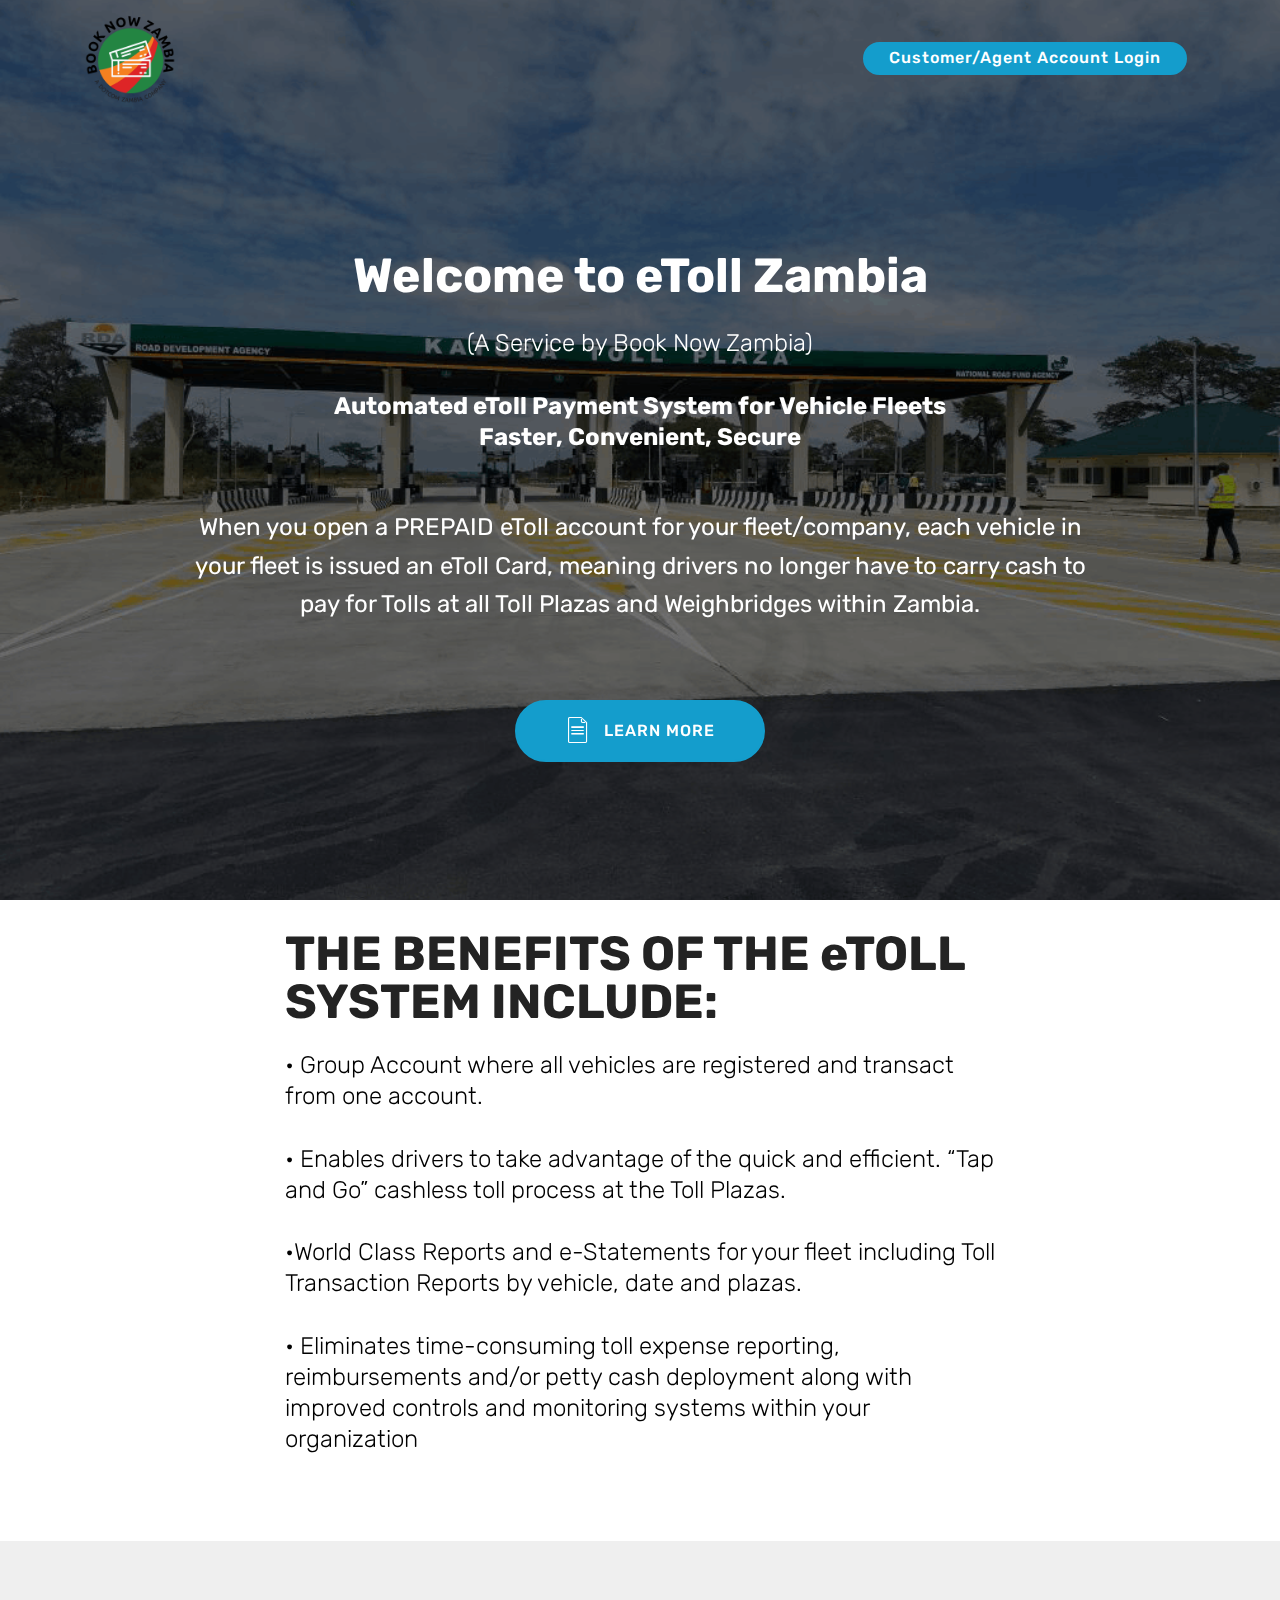
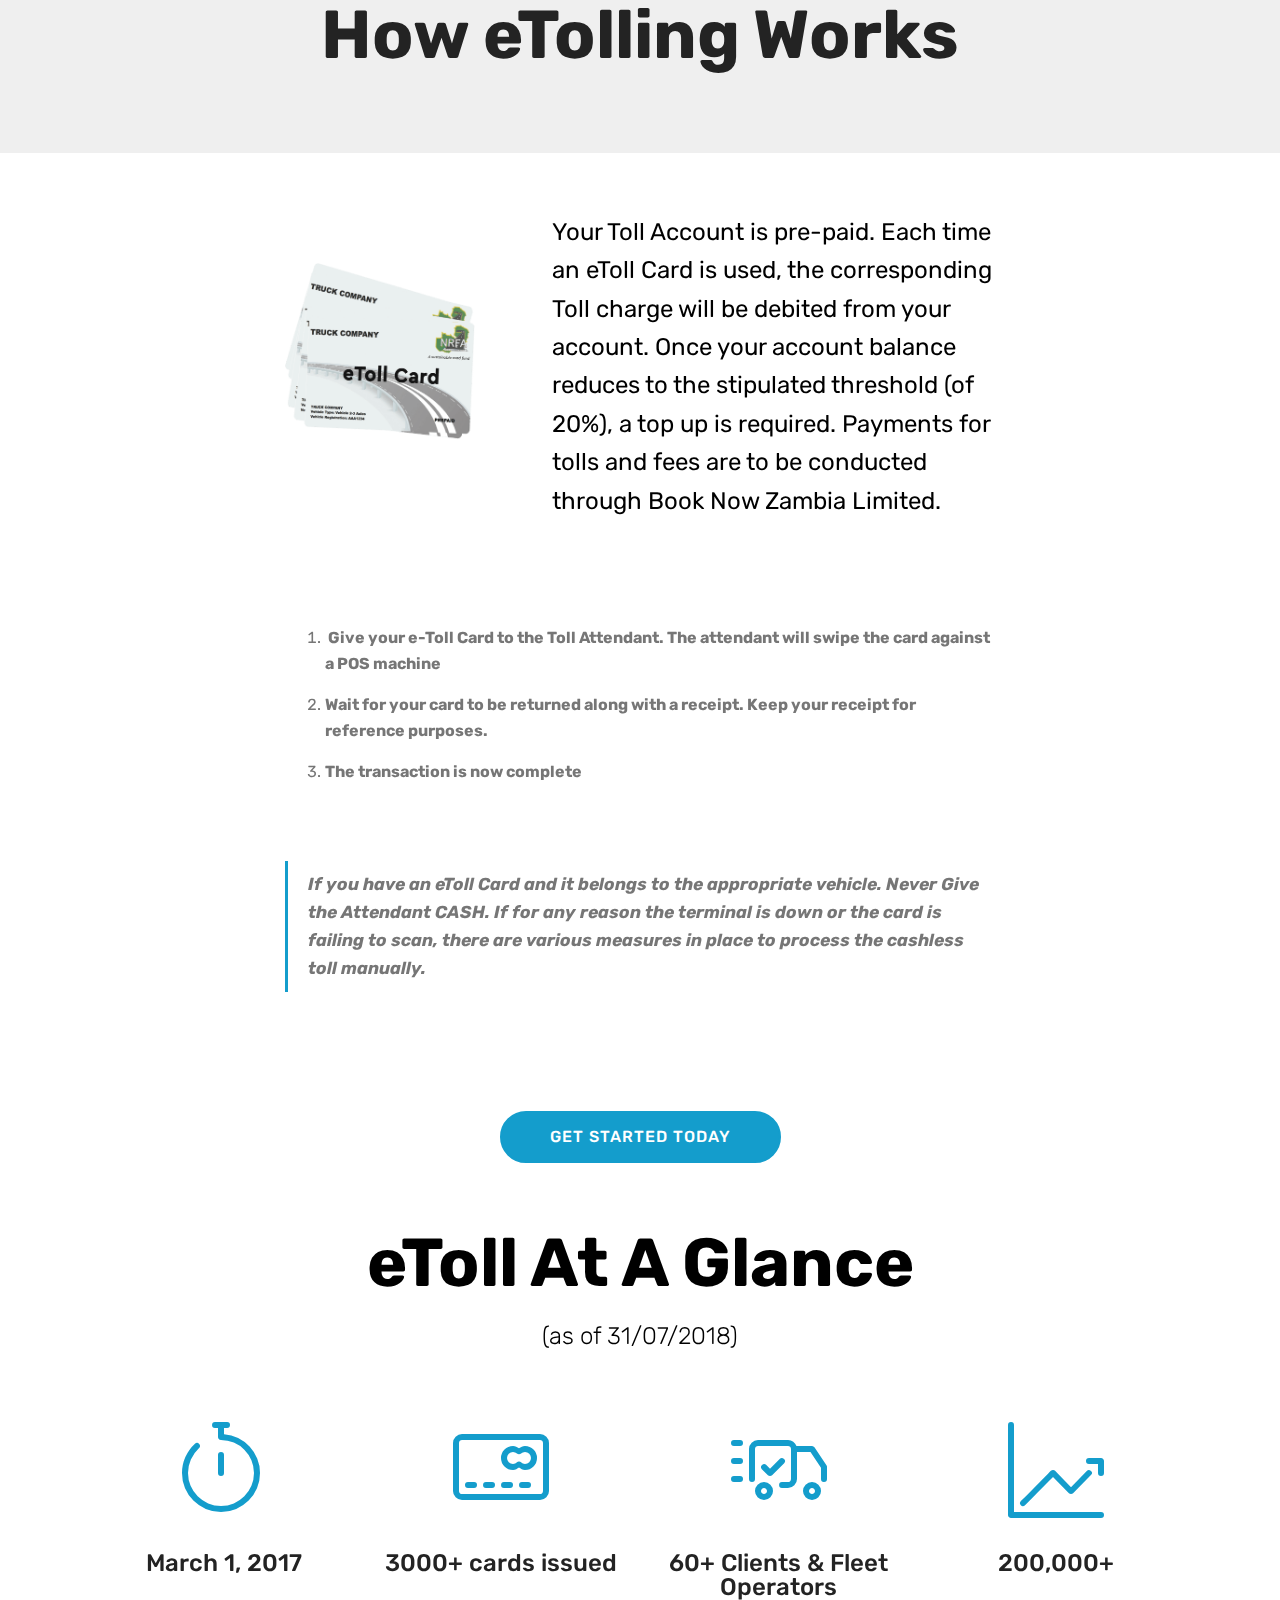
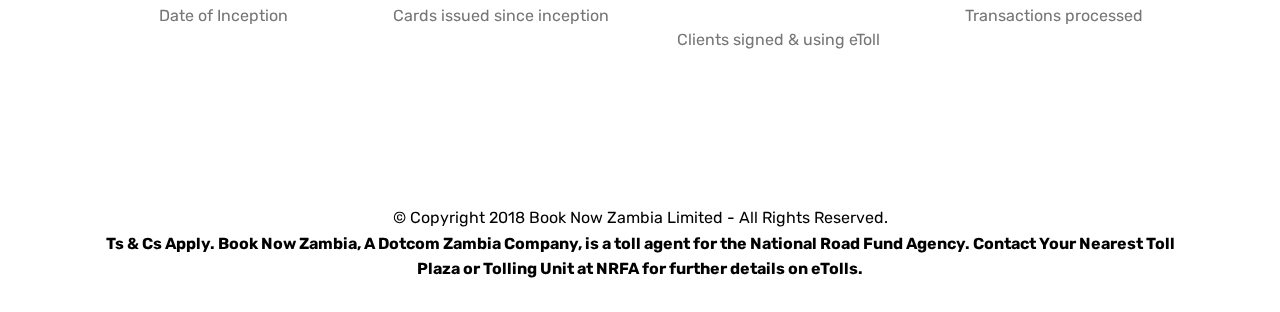
==== index.html @ 0570fc0a "create github pages" ====
<!DOCTYPE html>
<html >
<head>
  <!-- Site made with Mobirise Website Builder v4.8.1, https://mobirise.com -->
  <meta charset="UTF-8">
  <meta http-equiv="X-UA-Compatible" content="IE=edge">
  <meta name="generator" content="Mobirise v4.8.1, mobirise.com">
  <meta name="viewport" content="width=device-width, initial-scale=1, minimum-scale=1">
  <link rel="shortcut icon" href="assets/images/book-now-redone-122x122.png" type="image/x-icon">
  <meta name="description" content="">
  <title>Home</title>
  <link rel="stylesheet" href="assets/web/assets/mobirise-icons-bold/mobirise-icons-bold.css">
  <link rel="stylesheet" href="assets/web/assets/mobirise-icons/mobirise-icons.css">
  <link rel="stylesheet" href="assets/tether/tether.min.css">
  <link rel="stylesheet" href="assets/bootstrap/css/bootstrap.min.css">
  <link rel="stylesheet" href="assets/bootstrap/css/bootstrap-grid.min.css">
  <link rel="stylesheet" href="assets/bootstrap/css/bootstrap-reboot.min.css">
  <link rel="stylesheet" href="assets/dropdown/css/style.css">
  <link rel="stylesheet" href="assets/theme/css/style.css">
  <link rel="stylesheet" href="assets/mobirise/css/mbr-additional.css" type="text/css">
  
  
  
</head>
<body>
  <section class="menu cid-r3Z2c2ZxOD" once="menu" id="menu2-3">

    

    <nav class="navbar navbar-expand beta-menu navbar-dropdown align-items-center navbar-toggleable-sm bg-color transparent">
        <button class="navbar-toggler navbar-toggler-right" type="button" data-toggle="collapse" data-target="#navbarSupportedContent" aria-controls="navbarSupportedContent" aria-expanded="false" aria-label="Toggle navigation">
            <div class="hamburger">
                <span></span>
                <span></span>
                <span></span>
                <span></span>
            </div>
        </button>
        <div class="menu-logo">
            <div class="navbar-brand">
                <span class="navbar-logo">
                    <a href="index.html">
                        <img src="assets/images/book-now-redone-122x122.png" alt="Book Now Zambia" title="" style="height: 6.3rem;">
                    </a>
                </span>
                
            </div>
        </div>
        <div class="collapse navbar-collapse" id="navbarSupportedContent">
            
            <div class="navbar-buttons mbr-section-btn"><a class="btn btn-sm btn-primary display-4" href="http://52.19.83.139/etoll/production/login.php">Customer/Agent Account Login</a></div>
        </div>
    </nav>
</section>

<section class="engine"><a href="https://mobiri.se/q">responsive website templates</a></section><section class="header1 cid-r3YZDXirp9 mbr-fullscreen mbr-parallax-background" id="header1-1">

    

    <div class="mbr-overlay" style="opacity: 0.5; background-color: rgb(0, 0, 0);">
    </div>

    <div class="container">
        <div class="row justify-content-md-center">
            <div class="mbr-white col-md-10">
                <h1 class="mbr-section-title align-center mbr-bold pb-3 mbr-fonts-style display-2">
                    <br><br>Welcome to eToll Zambia<br></h1>
                <h3 class="mbr-section-subtitle align-center mbr-light pb-3 mbr-fonts-style display-5">(A Service by Book Now Zambia)<br><br><strong>Automated eToll Payment System
 for Vehicle Fleets<br>Faster, Convenient, Secure</strong><div><br></div></h3>
                <p class="mbr-text align-center pb-3 mbr-fonts-style display-5">When you open a PREPAID eToll account for your fleet/company, each vehicle in your fleet is issued an eToll Card, meaning drivers no longer have to carry cash to pay for Tolls at all Toll Plazas and Weighbridges within Zambia.<br><br>
                </p>
                <div class="mbr-section-btn align-center"><a class="btn btn-md btn-primary display-4" href="mailto:info@booknowzambia.com">
                        <span class="mbr-iconfont mbri-file"></span>LEARN MORE</a></div>
            </div>
        </div>
    </div>

</section>

<section class="mbr-section content4 cid-r3Z0CxfoeQ" id="content4-2">

    

    <div class="container">
        <div class="media-container-row">
            <div class="title col-12 col-md-8">
                <h2 class="align-center pb-3 mbr-fonts-style display-2"><strong>THE BENEFITS OF THE eTOLL SYSTEM INCLUDE:
</strong></h2>
                <h3 class="mbr-section-subtitle align-center mbr-light mbr-fonts-style display-5">• Group Account where all vehicles are registered and transact from one account. <br><br>• Enables drivers to take advantage of the quick and efficient. “Tap and Go” cashless toll 
process at the Toll Plazas.

<br><br>•World Class Reports and e-Statements for your fleet including Toll Transaction Reports by vehicle, date and plazas.<br><br>• Eliminates time-consuming toll expense reporting, reimbursements and/or petty cash 
deployment along with improved controls and monitoring systems within your 
organization

<br><br><br></h3>
                
            </div>
        </div>
    </div>
</section>

<section class="mbr-section content5 cid-r40dranQp6" id="content5-n">

    

    

    <div class="container">
        <div class="media-container-row">
            <div class="title col-12 col-md-8">
                <h2 class="align-center mbr-bold mbr-white pb-3 mbr-fonts-style display-1">
                    How eTolling Works</h2>
                
                
                
            </div>
        </div>
    </div>
</section>

<section class="mbr-section content6 cid-r3ZRBdENIL" id="content6-b">
    
     
    
    <div class="container">
        <div class="media-container-row">
            <div class="col-12 col-md-8">
                <div class="media-container-row">
                    <div class="mbr-figure" style="width: 55%;">
                      <img src="assets/images/cards-etoll-436x441.png" alt="Mobirise" title="">  
                    </div>
                    <div class="media-content">
                        <div class="mbr-section-text">
                            <p class="mbr-text mb-0 mbr-fonts-style display-5">Your Toll Account is pre-paid. Each time an eToll Card is used, the corresponding Toll charge will be debited from your account. Once your account balance reduces to the stipulated threshold (of 20%), a top up is required. Payments for tolls and fees are to be conducted through Book Now Zambia Limited.</p>
                        </div>
                    </div>
                </div>
            </div>
        </div>
    </div>
</section>

<section class="mbr-section article content11 cid-r40dkM88j0" id="content11-m">
     

    <div class="container">
        <div class="media-container-row">
            <div class="mbr-text counter-container col-12 col-md-8 mbr-fonts-style display-7">
                <ol>
                    <li><strong>&nbsp;Give your e-Toll Card to the Toll Attendant. The attendant will swipe the card against a POS machine</strong></li><li><strong>Wait for your card to be returned along with a receipt. Keep your receipt for reference purposes.</strong></li><li><strong>The transaction is now complete</strong><br></li>
                </ol>
            </div>
        </div>
    </div>
</section>

<section class="mbr-section article content1 cid-r40dh7bQX7" id="content2-l">

     

    <div class="container">
        <div class="media-container-row">
            <div class="mbr-text col-12 col-md-8 mbr-fonts-style display-7">
                <blockquote><strong>If you have an eToll Card and it belongs to the appropriate vehicle. Never Give the Attendant CASH. If for any reason the terminal is down or the card is failing to scan, there are various measures in place to process the cashless toll manually.</strong></blockquote>
            </div>
        </div>
    </div>
</section>

<section class="mbr-section content8 cid-r3Z34LGyew" id="content8-4">

    

    <div class="container">
        <div class="media-container-row title">
            <div class="col-12 col-md-8">
                <div class="mbr-section-btn align-center"><a class="btn btn-primary display-4" href="mailto:info@booknowzambia.com">GET STARTED TODAY</a></div>
            </div>
        </div>
    </div>
</section>

<section class="mbr-section content5 cid-r3ZiiMU2Es" id="content5-9">

    

    

    <div class="container">
        <div class="media-container-row">
            <div class="title col-12 col-md-8">
                <h2 class="align-center mbr-bold mbr-white pb-3 mbr-fonts-style display-1">eToll At A Glance</h2>
                <h3 class="mbr-section-subtitle align-center mbr-light mbr-white pb-3 mbr-fonts-style display-5">(as of 31/07/2018)</h3>
                
                
            </div>
        </div>
    </div>
</section>

<section class="features1 cid-r3ZhAALCsH" id="features1-8">
    
    

    
    <div class="container">
        <div class="media-container-row">

            <div class="card p-3 col-12 col-md-6 col-lg-3">
                <div class="card-img pb-3">
                    <span class="mbr-iconfont mbrib-timer"></span>
                </div>
                <div class="card-box">
                    <h4 class="card-title py-3 mbr-fonts-style display-5">March 1, 2017</h4>
                    <p class="mbr-text mbr-fonts-style display-7">
                        Date of Inception</p>
                </div>
            </div>

            <div class="card p-3 col-12 col-md-6 col-lg-3">
                <div class="card-img pb-3">
                    <span class="mbr-iconfont mbrib-credit-card"></span>
                </div>
                <div class="card-box">
                    <h4 class="card-title py-3 mbr-fonts-style display-5">
                        3000+ cards issued</h4>
                    <p class="mbr-text mbr-fonts-style display-7">
                        Cards issued since inception</p>
                </div>
            </div>

            <div class="card p-3 col-12 col-md-6 col-lg-3">
                <div class="card-img pb-3">
                    <span class="mbr-iconfont mbrib-delivery"></span>
                </div>
                <div class="card-box">
                    <h4 class="card-title py-3 mbr-fonts-style display-5">
                        60+ Clients &amp; Fleet Operators</h4>
                    <p class="mbr-text mbr-fonts-style display-7">
                        Clients signed &amp; using eToll</p>
                </div>
            </div>

            <div class="card p-3 col-12 col-md-6 col-lg-3">
                <div class="card-img pb-3">
                    <span class="mbr-iconfont mbrib-growing-chart"></span>
                </div>
                <div class="card-box">
                    <h4 class="card-title py-3 mbr-fonts-style display-5">
                        200,000+</h4>
                    <p class="mbr-text mbr-fonts-style display-7">
                       Transactions processed&nbsp;</p>
                </div>
            </div>

        </div>

    </div>

</section>

<section once="" class="cid-r3ZjIQbR5f" id="footer6-a">

    

    

    <div class="container">
        <div class="media-container-row align-center mbr-white">
            <div class="col-12">
                <p class="mbr-text mb-0 mbr-fonts-style display-7">
                    © Copyright 2018 Book Now Zambia Limited - All Rights Reserved.<strong> </strong><br><strong>Ts &amp; Cs Apply. Book Now Zambia, A Dotcom Zambia Company, is a toll agent for the National Road Fund Agency. Contact Your Nearest Toll Plaza or Tolling Unit at NRFA for further details on eTolls.</strong><br>
                </p>
            </div>
        </div>
    </div>
</section>


  <script src="assets/web/assets/jquery/jquery.min.js"></script>
  <script src="assets/tether/tether.min.js"></script>
  <script src="assets/popper/popper.min.js"></script>
  <script src="assets/bootstrap/js/bootstrap.min.js"></script>
  <script src="assets/dropdown/js/script.min.js"></script>
  <script src="assets/touchswipe/jquery.touch-swipe.min.js"></script>
  <script src="assets/parallax/jarallax.min.js"></script>
  <script src="assets/smoothscroll/smooth-scroll.js"></script>
  <script src="assets/theme/js/script.js"></script>
  
  
</body>
</html>
---- assets/web/assets/mobirise-icons-bold/mobirise-icons-bold.css ----
@font-face {
  font-family: 'mobirise-icons-bold';
  src:  url('mobirise-icons-bold.eot?m1l4yr');
  src:  url('mobirise-icons-bold.eot?m1l4yr#iefix') format('embedded-opentype'),
    url('mobirise-icons-bold.ttf?m1l4yr') format('truetype'),
    url('mobirise-icons-bold.woff?m1l4yr') format('woff'),
    url('mobirise-icons-bold.svg?m1l4yr#mobirise-icons-bold') format('svg');
  font-weight: normal;
  font-style: normal;
}

[class^="mbrib-"], [class*="mbrib-"] {
  /* use !important to prevent issues with browser extensions that change fonts */
  font-family: 'mobirise-icons-bold' !important;
  speak: none;
  font-style: normal;
  font-weight: normal;
  font-variant: normal;
  text-transform: none;
  line-height: 1;

  /* Better Font Rendering =========== */
  -webkit-font-smoothing: antialiased;
  -moz-osx-font-smoothing: grayscale;
}

.mbrib-add-submenu:before {
  content: "\e900";
}
.mbrib-alert:before {
  content: "\e901";
}
.mbrib-align-center:before {
  content: "\e902";
}
.mbrib-align-justify:before {
  content: "\e903";
}
.mbrib-align-left:before {
  content: "\e904";
}
.mbrib-align-right:before {
  content: "\e905";
}
.mbrib-android:before {
  content: "\e906";
}
.mbrib-apple:before {
  content: "\e907";
}
.mbrib-arrow-down:before {
  content: "\e908";
}
.mbrib-arrow-next:before {
  content: "\e909";
}
.mbrib-arrow-prev:before {
  content: "\e90a";
}
.mbrib-arrow-up:before {
  content: "\e90b";
}
.mbrib-bold:before {
  content: "\e90c";
}
.mbrib-bookmark:before {
  content: "\e90d";
}
.mbrib-bootstrap:before {
  content: "\e90e";
}
.mbrib-briefcase:before {
  content: "\e90f";
}
.mbrib-browse:before {
  content: "\e910";
}
.mbrib-bulleted-list:before {
  content: "\e911";
}
.mbrib-calendar:before {
  content: "\e912";
}
.mbrib-camera:before {
  content: "\e913";
}
.mbrib-cart-add:before {
  content: "\e914";
}
.mbrib-cart-full:before {
  content: "\e915";
}
.mbrib-cash:before {
  content: "\e916";
}
.mbrib-change-style:before {
  content: "\e917";
}
.mbrib-chat:before {
  content: "\e918";
}
.mbrib-clock:before {
  content: "\e919";
}
.mbrib-close:before {
  content: "\e91a";
}
.mbrib-cloud:before {
  content: "\e91b";
}
.mbrib-code:before {
  content: "\e91c";
}
.mbrib-contact-form:before {
  content: "\e91d";
}
.mbrib-credit-card:before {
  content: "\e91e";
}
.mbrib-cursor-click:before {
  content: "\e91f";
}
.mbrib-cust-feedback:before {
  content: "\e920";
}
.mbrib-database:before {
  content: "\e921";
}
.mbrib-delivery:before {
  content: "\e922";
}
.mbrib-desktop:before {
  content: "\e923";
}
.mbrib-devices:before {
  content: "\e924";
}
.mbrib-down:before {
  content: "\e925";
}
.mbrib-download:before {
  content: "\e926";
}
.mbrib-drag-n-drop:before {
  content: "\e927";
}
.mbrib-drag-n-drop2:before {
  content: "\e928";
}
.mbrib-edit:before {
  content: "\e929";
}
.mbrib-edit2:before {
  content: "\e92a";
}
.mbrib-error:before {
  content: "\e92b";
}
.mbrib-extension:before {
  content: "\e92c";
}
.mbrib-features:before {
  content: "\e92d";
}
.mbrib-file:before {
  content: "\e92e";
}
.mbrib-flag:before {
  content: "\e92f";
}
.mbrib-folder:before {
  content: "\e930";
}
.mbrib-gift:before {
  content: "\e931";
}
.mbrib-github:before {
  content: "\e932";
}
.mbrib-globe-2:before {
  content: "\e933";
}
.mbrib-globe:before {
  content: "\e934";
}
.mbrib-growing-chart:before {
  content: "\e935";
}
.mbrib-hearth:before {
  content: "\e936";
}
.mbrib-help:before {
  content: "\e937";
}
.mbrib-home:before {
  content: "\e938";
}
.mbrib-hot-cup:before {
  content: "\e939";
}
.mbrib-idea:before {
  content: "\e93a";
}
.mbrib-image-gallery:before {
  content: "\e93b";
}
.mbrib-image-slider:before {
  content: "\e93c";
}
.mbrib-info:before {
  content: "\e93d";
}
.mbrib-italic:before {
  content: "\e93e";
}
.mbrib-key:before {
  content: "\e93f";
}
.mbrib-laptop:before {
  content: "\e940";
}
.mbrib-layers:before {
  content: "\e941";
}
.mbrib-left-right:before {
  content: "\e942";
}
.mbrib-left:before {
  content: "\e943";
}
.mbrib-letter:before {
  content: "\e944";
}
.mbrib-like:before {
  content: "\e945";
}
.mbrib-link:before {
  content: "\e946";
}
.mbrib-lock:before {
  content: "\e947";
}
.mbrib-login:before {
  content: "\e948";
}
.mbrib-logout:before {
  content: "\e949";
}
.mbrib-magic-stick:before {
  content: "\e94a";
}
.mbrib-map-pin:before {
  content: "\e94b";
}
.mbrib-menu:before {
  content: "\e94c";
}
.mbrib-mobile:before {
  content: "\e94d";
}
.mbrib-mobile2:before {
  content: "\e94e";
}
.mbrib-mobirise:before {
  content: "\e94f";
}
.mbrib-more-horizontal:before {
  content: "\e950";
}
.mbrib-more-vertical:before {
  content: "\e951";
}
.mbrib-music:before {
  content: "\e952";
}
.mbrib-new-file:before {
  content: "\e953";
}
.mbrib-numbered-list:before {
  content: "\e954";
}
.mbrib-opened-folder:before {
  content: "\e955";
}
.mbrib-pages:before {
  content: "\e956";
}
.mbrib-paper-plane:before {
  content: "\e957";
}
.mbrib-paperclip:before {
  content: "\e958";
}
.mbrib-photo:before {
  content: "\e959";
}
.mbrib-photos:before {
  content: "\e95a";
}
.mbrib-pin:before {
  content: "\e95b";
}
.mbrib-play:before {
  content: "\e95c";
}
.mbrib-plus:before {
  content: "\e95d";
}
.mbrib-preview:before {
  content: "\e95e";
}
.mbrib-print:before {
  content: "\e95f";
}
.mbrib-protect:before {
  content: "\e960";
}
.mbrib-question:before {
  content: "\e961";
}
.mbrib-quote-left:before {
  content: "\e962";
}
.mbrib-quote-right:before {
  content: "\e963";
}
.mbrib-redo:before {
  content: "\e964";
}
.mbrib-refresh:before {
  content: "\e965";
}
.mbrib-responsive:before {
  content: "\e966";
}
.mbrib-right:before {
  content: "\e967";
}
.mbrib-rocket:before {
  content: "\e968";
}
.mbrib-sad-face:before {
  content: "\e969";
}
.mbrib-sale:before {
  content: "\e96a";
}
.mbrib-save:before {
  content: "\e96b";
}
.mbrib-search:before {
  content: "\e96c";
}
.mbrib-setting:before {
  content: "\e96d";
}
.mbrib-setting2:before {
  content: "\e96e";
}
.mbrib-setting3:before {
  content: "\e96f";
}
.mbrib-share:before {
  content: "\e970";
}
.mbrib-shopping-bag:before {
  content: "\e971";
}
.mbrib-shopping-basket:before {
  content: "\e972";
}
.mbrib-shopping-cart:before {
  content: "\e973";
}
.mbrib-sites:before {
  content: "\e974";
}
.mbrib-smile-face:before {
  content: "\e975";
}
.mbrib-speed:before {
  content: "\e976";
}
.mbrib-star:before {
  content: "\e977";
}
.mbrib-success:before {
  content: "\e978";
}
.mbrib-sun:before {
  content: "\e979";
}
.mbrib-sun2:before {
  content: "\e97a";
}
.mbrib-tablet-vertical:before {
  content: "\e97b";
}
.mbrib-tablet:before {
  content: "\e97c";
}
.mbrib-target:before {
  content: "\e97d";
}
.mbrib-timer:before {
  content: "\e97e";
}
.mbrib-to-ftp:before {
  content: "\e97f";
}
.mbrib-to-local-drive:before {
  content: "\e980";
}
.mbrib-touch-swipe:before {
  content: "\e981";
}
.mbrib-touch:before {
  content: "\e982";
}
.mbrib-trash:before {
  content: "\e983";
}
.mbrib-underline:before {
  content: "\e984";
}
.mbrib-undo:before {
  content: "\e985";
}
.mbrib-unlink:before {
  content: "\e986";
}
.mbrib-unlock:before {
  content: "\e987";
}
.mbrib-up-down:before {
  content: "\e988";
}
.mbrib-up:before {
  content: "\e989";
}
.mbrib-update:before {
  content: "\e98a";
}
.mbrib-upload:before {
  content: "\e98b";
}
.mbrib-user:before {
  content: "\e98c";
}
.mbrib-user2:before {
  content: "\e98d";
}
.mbrib-users:before {
  content: "\e98e";
}
.mbrib-video-play:before {
  content: "\e98f";
}
.mbrib-video:before {
  content: "\e990";
}
.mbrib-watch:before {
  content: "\e991";
}
.mbrib-website-theme:before {
  content: "\e992";
}
.mbrib-wifi:before {
  content: "\e993";
}
.mbrib-windows:before {
  content: "\e994";
}
.mbrib-zoom-out:before {
  content: "\e995";
}
---- assets/web/assets/mobirise-icons/mobirise-icons.css ----
@font-face {
  font-family: 'MobiriseIcons';
  src:  url('mobirise-icons.eot?spat4u');
  src:  url('mobirise-icons.eot?spat4u#iefix') format('embedded-opentype'),
    url('mobirise-icons.ttf?spat4u') format('truetype'),
    url('mobirise-icons.woff?spat4u') format('woff'),
    url('mobirise-icons.svg?spat4u#MobiriseIcons') format('svg');
  font-weight: normal;
  font-style: normal;
}

[class^="mbri-"], [class*=" mbri-"] {
  /* use !important to prevent issues with browser extensions that change fonts */
  font-family: MobiriseIcons !important;
  speak: none;
  font-style: normal;
  font-weight: normal;
  font-variant: normal;
  text-transform: none;
  line-height: 1;

  /* Better Font Rendering =========== */
  -webkit-font-smoothing: antialiased;
  -moz-osx-font-smoothing: grayscale;
}

.mbri-add-submenu:before {
  content: "\e900";
}
.mbri-alert:before {
  content: "\e901";
}
.mbri-align-center:before {
  content: "\e902";
}
.mbri-align-justify:before {
  content: "\e903";
}
.mbri-align-left:before {
  content: "\e904";
}
.mbri-align-right:before {
  content: "\e905";
}
.mbri-android:before {
  content: "\e906";
}
.mbri-apple:before {
  content: "\e907";
}
.mbri-arrow-down:before {
  content: "\e908";
}
.mbri-arrow-next:before {
  content: "\e909";
}
.mbri-arrow-prev:before {
  content: "\e90a";
}
.mbri-arrow-up:before {
  content: "\e90b";
}
.mbri-bold:before {
  content: "\e90c";
}
.mbri-bookmark:before {
  content: "\e90d";
}
.mbri-bootstrap:before {
  content: "\e90e";
}
.mbri-briefcase:before {
  content: "\e90f";
}
.mbri-browse:before {
  content: "\e910";
}
.mbri-bulleted-list:before {
  content: "\e911";
}
.mbri-calendar:before {
  content: "\e912";
}
.mbri-camera:before {
  content: "\e913";
}
.mbri-cart-add:before {
  content: "\e914";
}
.mbri-cart-full:before {
  content: "\e915";
}
.mbri-cash:before {
  content: "\e916";
}
.mbri-change-style:before {
  content: "\e917";
}
.mbri-chat:before {
  content: "\e918";
}
.mbri-clock:before {
  content: "\e919";
}
.mbri-close:before {
  content: "\e91a";
}
.mbri-cloud:before {
  content: "\e91b";
}
.mbri-code:before {
  content: "\e91c";
}
.mbri-contact-form:before {
  content: "\e91d";
}
.mbri-credit-card:before {
  content: "\e91e";
}
.mbri-cursor-click:before {
  content: "\e91f";
}
.mbri-cust-feedback:before {
  content: "\e920";
}
.mbri-database:before {
  content: "\e921";
}
.mbri-delivery:before {
  content: "\e922";
}
.mbri-desktop:before {
  content: "\e923";
}
.mbri-devices:before {
  content: "\e924";
}
.mbri-down:before {
  content: "\e925";
}
.mbri-download:before {
  content: "\e989";
}
.mbri-drag-n-drop:before {
  content: "\e927";
}
.mbri-drag-n-drop2:before {
  content: "\e928";
}
.mbri-edit:before {
  content: "\e929";
}
.mbri-edit2:before {
  content: "\e92a";
}
.mbri-error:before {
  content: "\e92b";
}
.mbri-extension:before {
  content: "\e92c";
}
.mbri-features:before {
  content: "\e92d";
}
.mbri-file:before {
  content: "\e92e";
}
.mbri-flag:before {
  content: "\e92f";
}
.mbri-folder:before {
  content: "\e930";
}
.mbri-gift:before {
  content: "\e931";
}
.mbri-github:before {
  content: "\e932";
}
.mbri-globe:before {
  content: "\e933";
}
.mbri-globe-2:before {
  content: "\e934";
}
.mbri-growing-chart:before {
  content: "\e935";
}
.mbri-hearth:before {
  content: "\e936";
}
.mbri-help:before {
  content: "\e937";
}
.mbri-home:before {
  content: "\e938";
}
.mbri-hot-cup:before {
  content: "\e939";
}
.mbri-idea:before {
  content: "\e93a";
}
.mbri-image-gallery:before {
  content: "\e93b";
}
.mbri-image-slider:before {
  content: "\e93c";
}
.mbri-info:before {
  content: "\e93d";
}
.mbri-italic:before {
  content: "\e93e";
}
.mbri-key:before {
  content: "\e93f";
}
.mbri-laptop:before {
  content: "\e940";
}
.mbri-layers:before {
  content: "\e941";
}
.mbri-left-right:before {
  content: "\e942";
}
.mbri-left:before {
  content: "\e943";
}
.mbri-letter:before {
  content: "\e944";
}
.mbri-like:before {
  content: "\e945";
}
.mbri-link:before {
  content: "\e946";
}
.mbri-lock:before {
  content: "\e947";
}
.mbri-login:before {
  content: "\e948";
}
.mbri-logout:before {
  content: "\e949";
}
.mbri-magic-stick:before {
  content: "\e94a";
}
.mbri-map-pin:before {
  content: "\e94b";
}
.mbri-menu:before {
  content: "\e94c";
}
.mbri-mobile:before {
  content: "\e94d";
}
.mbri-mobile2:before {
  content: "\e94e";
}
.mbri-mobirise:before {
  content: "\e94f";
}
.mbri-more-horizontal:before {
  content: "\e950";
}
.mbri-more-vertical:before {
  content: "\e951";
}
.mbri-music:before {
  content: "\e952";
}
.mbri-new-file:before {
  content: "\e953";
}
.mbri-numbered-list:before {
  content: "\e954";
}
.mbri-opened-folder:before {
  content: "\e955";
}
.mbri-pages:before {
  content: "\e956";
}
.mbri-paper-plane:before {
  content: "\e957";
}
.mbri-paperclip:before {
  content: "\e958";
}
.mbri-photo:before {
  content: "\e959";
}
.mbri-photos:before {
  content: "\e95a";
}
.mbri-pin:before {
  content: "\e95b";
}
.mbri-play:before {
  content: "\e95c";
}
.mbri-plus:before {
  content: "\e95d";
}
.mbri-preview:before {
  content: "\e95e";
}
.mbri-print:before {
  content: "\e95f";
}
.mbri-protect:before {
  content: "\e960";
}
.mbri-question:before {
  content: "\e961";
}
.mbri-quote-left:before {
  content: "\e962";
}
.mbri-quote-right:before {
  content: "\e963";
}
.mbri-refresh:before {
  content: "\e964";
}
.mbri-responsive:before {
  content: "\e965";
}
.mbri-right:before {
  content: "\e966";
}
.mbri-rocket:before {
  content: "\e967";
}
.mbri-sad-face:before {
  content: "\e968";
}
.mbri-sale:before {
  content: "\e969";
}
.mbri-save:before {
  content: "\e96a";
}
.mbri-search:before {
  content: "\e96b";
}
.mbri-setting:before {
  content: "\e96c";
}
.mbri-setting2:before {
  content: "\e96d";
}
.mbri-setting3:before {
  content: "\e96e";
}
.mbri-share:before {
  content: "\e96f";
}
.mbri-shopping-bag:before {
  content: "\e970";
}
.mbri-shopping-basket:before {
  content: "\e971";
}
.mbri-shopping-cart:before {
  content: "\e972";
}
.mbri-sites:before {
  content: "\e973";
}
.mbri-smile-face:before {
  content: "\e974";
}
.mbri-speed:before {
  content: "\e975";
}
.mbri-star:before {
  content: "\e976";
}
.mbri-success:before {
  content: "\e977";
}
.mbri-sun:before {
  content: "\e978";
}
.mbri-sun2:before {
  content: "\e979";
}
.mbri-tablet:before {
  content: "\e97a";
}
.mbri-tablet-vertical:before {
  content: "\e97b";
}
.mbri-target:before {
  content: "\e97c";
}
.mbri-timer:before {
  content: "\e97d";
}
.mbri-to-ftp:before {
  content: "\e97e";
}
.mbri-to-local-drive:before {
  content: "\e97f";
}
.mbri-touch-swipe:before {
  content: "\e980";
}
.mbri-touch:before {
  content: "\e981";
}
.mbri-trash:before {
  content: "\e982";
}
.mbri-underline:before {
  content: "\e983";
}
.mbri-unlink:before {
  content: "\e984";
}
.mbri-unlock:before {
  content: "\e985";
}
.mbri-up-down:before {
  content: "\e986";
}
.mbri-up:before {
  content: "\e987";
}
.mbri-update:before {
  content: "\e988";
}
.mbri-upload:before {
 content: "\e926"; 
}
.mbri-user:before {
  content: "\e98a";
}
.mbri-user2:before {
  content: "\e98b";
}
.mbri-users:before {
  content: "\e98c";
}
.mbri-video:before {
  content: "\e98d";
}
.mbri-video-play:before {
  content: "\e98e";
}
.mbri-watch:before {
  content: "\e98f";
}
.mbri-website-theme:before {
  content: "\e990";
}
.mbri-wifi:before {
  content: "\e991";
}
.mbri-windows:before {
  content: "\e992";
}
.mbri-zoom-out:before {
  content: "\e993";
}
.mbri-redo:before {
  content: "\e994";
}
.mbri-undo:before {
  content: "\e995";
}
---- assets/dropdown/css/style.css ----
.navbar-dropdown {
  left: 0;
  padding: 0;
  position: absolute;
  right: 0;
  top: 0;
  transition: all 0.45s ease;
  z-index: 1030;
  background: #282828; }
  .navbar-dropdown .navbar-logo {
    margin-right: 0.8rem;
    transition: margin 0.3s ease-in-out;
    vertical-align: middle; }
    .navbar-dropdown .navbar-logo img {
      height: 3.125rem;
      transition: all 0.3s ease-in-out; }
    .navbar-dropdown .navbar-logo.mbr-iconfont {
      font-size: 3.125rem;
      line-height: 3.125rem; }
  .navbar-dropdown .navbar-caption {
    font-weight: 700;
    white-space: normal;
    vertical-align: -4px;
    line-height: 3.125rem !important; }
    .navbar-dropdown .navbar-caption, .navbar-dropdown .navbar-caption:hover {
      color: inherit;
      text-decoration: none; }
  .navbar-dropdown .mbr-iconfont + .navbar-caption {
    vertical-align: -1px; }
  .navbar-dropdown.navbar-fixed-top {
    position: fixed; }
  .navbar-dropdown .navbar-brand span {
    vertical-align: -4px; }
  .navbar-dropdown.bg-color.transparent {
    background: none; }
  .navbar-dropdown.navbar-short .navbar-brand {
    padding: 0.625rem 0; }
    .navbar-dropdown.navbar-short .navbar-brand span {
      vertical-align: -1px; }
  .navbar-dropdown.navbar-short .navbar-caption {
    line-height: 2.375rem !important;
    vertical-align: -2px; }
  .navbar-dropdown.navbar-short .navbar-logo {
    margin-right: 0.5rem; }
    .navbar-dropdown.navbar-short .navbar-logo img {
      height: 2.375rem; }
    .navbar-dropdown.navbar-short .navbar-logo.mbr-iconfont {
      font-size: 2.375rem;
      line-height: 2.375rem; }
  .navbar-dropdown.navbar-short .mbr-table-cell {
    height: 3.625rem; }
  .navbar-dropdown .navbar-close {
    left: 0.6875rem;
    position: fixed;
    top: 0.75rem;
    z-index: 1000; }
  .navbar-dropdown .hamburger-icon {
    content: "";
    display: inline-block;
    vertical-align: middle;
    width: 16px;
    -webkit-box-shadow: 0 -6px 0 1px #282828,0 0 0 1px #282828,0 6px 0 1px #282828;
    -moz-box-shadow: 0 -6px 0 1px #282828,0 0 0 1px #282828,0 6px 0 1px #282828;
    box-shadow: 0 -6px 0 1px #282828,0 0 0 1px #282828,0 6px 0 1px #282828; }

.dropdown-menu .dropdown-toggle[data-toggle="dropdown-submenu"]::after {
  border-bottom: 0.35em solid transparent;
  border-left: 0.35em solid;
  border-right: 0;
  border-top: 0.35em solid transparent;
  margin-left: 0.3rem; }

.dropdown-menu .dropdown-item:focus {
  outline: 0; }

.nav-dropdown {
  font-size: 0.75rem;
  font-weight: 500;
  height: auto !important; }
  .nav-dropdown .nav-btn {
    padding-left: 1rem; }
  .nav-dropdown .link {
    margin: .667em 1.667em;
    font-weight: 500;
    padding: 0;
    transition: color .2s ease-in-out; }
    .nav-dropdown .link.dropdown-toggle {
      margin-right: 2.583em; }
      .nav-dropdown .link.dropdown-toggle::after {
        margin-left: .25rem;
        border-top: 0.35em solid;
        border-right: 0.35em solid transparent;
        border-left: 0.35em solid transparent;
        border-bottom: 0; }
      .nav-dropdown .link.dropdown-toggle[aria-expanded="true"] {
        margin: 0;
        padding: 0.667em 3.263em  0.667em 1.667em; }
  .nav-dropdown .link::after,
  .nav-dropdown .dropdown-item::after {
    color: inherit; }
  .nav-dropdown .btn {
    font-size: 0.75rem;
    font-weight: 700;
    letter-spacing: 0;
    margin-bottom: 0;
    padding-left: 1.25rem;
    padding-right: 1.25rem; }
  .nav-dropdown .dropdown-menu {
    border-radius: 0;
    border: 0;
    left: 0;
    margin: 0;
    padding-bottom: 1.25rem;
    padding-top: 1.25rem;
    position: relative; }
  .nav-dropdown .dropdown-submenu {
    margin-left: 0.125rem;
    top: 0; }
  .nav-dropdown .dropdown-item {
    font-weight: 500;
    line-height: 2;
    padding: 0.3846em 4.615em 0.3846em 1.5385em;
    position: relative;
    transition: color .2s ease-in-out, background-color .2s ease-in-out; }
    .nav-dropdown .dropdown-item::after {
      margin-top: -0.3077em;
      position: absolute;
      right: 1.1538em;
      top: 50%; }
    .nav-dropdown .dropdown-item:focus, .nav-dropdown .dropdown-item:hover {
      background: none; }

@media (max-width: 767px) {
  .nav-dropdown.navbar-toggleable-sm {
    bottom: 0;
    display: none;
    left: 0;
    overflow-x: hidden;
    position: fixed;
    top: 0;
    transform: translateX(-100%);
    -ms-transform: translateX(-100%);
    -webkit-transform: translateX(-100%);
    width: 18.75rem;
    z-index: 999; } }
.nav-dropdown.navbar-toggleable-xl {
  bottom: 0;
  display: none;
  left: 0;
  overflow-x: hidden;
  position: fixed;
  top: 0;
  transform: translateX(-100%);
  -ms-transform: translateX(-100%);
  -webkit-transform: translateX(-100%);
  width: 18.75rem;
  z-index: 999; }

.nav-dropdown-sm {
  display: block !important;
  overflow-x: hidden;
  overflow: auto;
  padding-top: 3.875rem; }
  .nav-dropdown-sm::after {
    content: "";
    display: block;
    height: 3rem;
    width: 100%; }
  .nav-dropdown-sm.collapse.in ~ .navbar-close {
    display: block !important; }
  .nav-dropdown-sm.collapsing, .nav-dropdown-sm.collapse.in {
    transform: translateX(0);
    -ms-transform: translateX(0);
    -webkit-transform: translateX(0);
    transition: all 0.25s ease-out;
    -webkit-transition: all 0.25s ease-out;
    background: #282828; }
  .nav-dropdown-sm.collapsing[aria-expanded="false"] {
    transform: translateX(-100%);
    -ms-transform: translateX(-100%);
    -webkit-transform: translateX(-100%); }
  .nav-dropdown-sm .nav-item {
    display: block;
    margin-left: 0 !important;
    padding-left: 0; }
  .nav-dropdown-sm .link,
  .nav-dropdown-sm .dropdown-item {
    border-top: 1px dotted rgba(255, 255, 255, 0.1);
    font-size: 0.8125rem;
    line-height: 1.6;
    margin: 0 !important;
    padding: 0.875rem 2.4rem 0.875rem 1.5625rem !important;
    position: relative;
    white-space: normal; }
    .nav-dropdown-sm .link:focus, .nav-dropdown-sm .link:hover,
    .nav-dropdown-sm .dropdown-item:focus,
    .nav-dropdown-sm .dropdown-item:hover {
      background: rgba(0, 0, 0, 0.2) !important;
      color: #c0a375; }
  .nav-dropdown-sm .nav-btn {
    position: relative;
    padding: 1.5625rem 1.5625rem 0 1.5625rem; }
    .nav-dropdown-sm .nav-btn::before {
      border-top: 1px dotted rgba(255, 255, 255, 0.1);
      content: "";
      left: 0;
      position: absolute;
      top: 0;
      width: 100%; }
    .nav-dropdown-sm .nav-btn + .nav-btn {
      padding-top: 0.625rem; }
      .nav-dropdown-sm .nav-btn + .nav-btn::before {
        display: none; }
  .nav-dropdown-sm .btn {
    padding: 0.625rem 0; }
  .nav-dropdown-sm .dropdown-toggle[data-toggle="dropdown-submenu"]::after {
    margin-left: .25rem;
    border-top: 0.35em solid;
    border-right: 0.35em solid transparent;
    border-left: 0.35em solid transparent;
    border-bottom: 0; }
  .nav-dropdown-sm .dropdown-toggle[data-toggle="dropdown-submenu"][aria-expanded="true"]::after {
    border-top: 0;
    border-right: 0.35em solid transparent;
    border-left: 0.35em solid transparent;
    border-bottom: 0.35em solid; }
  .nav-dropdown-sm .dropdown-menu {
    margin: 0;
    padding: 0;
    position: relative;
    top: 0;
    left: 0;
    width: 100%;
    border: 0;
    float: none;
    border-radius: 0;
    background: none; }
  .nav-dropdown-sm .dropdown-submenu {
    left: 100%;
    margin-left: 0.125rem;
    margin-top: -1.25rem;
    top: 0; }

.navbar-toggleable-sm .nav-dropdown .dropdown-menu {
  position: absolute; }

.navbar-toggleable-sm .nav-dropdown .dropdown-submenu {
  left: 100%;
  margin-left: 0.125rem;
  margin-top: -1.25rem;
  top: 0; }

.navbar-toggleable-sm.opened .nav-dropdown .dropdown-menu {
  position: relative; }

.navbar-toggleable-sm.opened .nav-dropdown .dropdown-submenu {
  left: 0;
  margin-left: 00rem;
  margin-top: 0rem;
  top: 0; }

.is-builder .nav-dropdown.collapsing {
  transition: none !important; }

/*# sourceMappingURL=style.css.map */
---- assets/theme/css/style.css ----
/*!
 * Mobirise v4 theme (https://mobirise.com/)
 * Copyright 2017 Mobirise
 */
section {
  background-color: #eeeeee; }

section,
.container,
.container-fluid {
  position: relative;
  word-wrap: break-word; }

a.mbr-iconfont:hover {
  text-decoration: none; }

.article .lead p, .article .lead ul, .article .lead ol, .article .lead pre, .article .lead blockquote {
  margin-bottom: 0; }

a {
  font-style: normal;
  font-weight: 400;
  cursor: pointer; }
  a, a:hover {
    text-decoration: none; }

figure {
  margin-bottom: 0; }

body {
  color: #232323; }

h1, h2, h3, h4, h5, h6,
.h1, .h2, .h3, .h4, .h5, .h6,
.display-1, .display-2, .display-3, .display-4 {
  line-height: 1;
  word-break: break-word;
  word-wrap: break-word; }

b, strong {
  font-weight: bold; }

blockquote {
  padding: 10px 0 10px 20px;
  position: relative;
  border-left: 2px solid;
  border-color: #ff3366; }

input:-webkit-autofill, input:-webkit-autofill:hover, input:-webkit-autofill:focus, input:-webkit-autofill:active {
  transition-delay: 9999s;
  transition-property: background-color, color; }

textarea[type="hidden"] {
  display: none; }

body {
  position: relative; }

section {
  background-position: 50% 50%;
  background-repeat: no-repeat;
  background-size: cover; }
  section .mbr-background-video,
  section .mbr-background-video-preview {
    position: absolute;
    bottom: 0;
    left: 0;
    right: 0;
    top: 0; }

.hidden {
  visibility: hidden; }

.mbr-z-index20 {
  z-index: 20; }

/*! Base colors */
.mbr-white {
  color: #ffffff; }

.mbr-black {
  color: #000000; }

.mbr-bg-white {
  background-color: #ffffff; }

.mbr-bg-black {
  background-color: #000000; }

/*! Text-aligns */
.align-left {
  text-align: left; }

.align-center {
  text-align: center; }

.align-right {
  text-align: right; }

@media (max-width: 767px) {
  .align-left, .align-center, .align-right, .mbr-section-btn, .mbr-section-title {
    text-align: center; } }
/*! Font-weight  */
.mbr-light {
  font-weight: 300; }

.mbr-regular {
  font-weight: 400; }

.mbr-semibold {
  font-weight: 500; }

.mbr-bold {
  font-weight: 700; }

/*! Media  */
.media-size-item {
  -webkit-flex: 1 1 auto;
  -moz-flex: 1 1 auto;
  -ms-flex: 1 1 auto;
  -o-flex: 1 1 auto;
  flex: 1 1 auto; }

.media-content {
  -webkit-flex-basis: 100%;
  flex-basis: 100%; }

.media-container-row {
  display: -ms-flexbox;
  display: -webkit-flex;
  display: flex;
  -webkit-flex-direction: row;
  -ms-flex-direction: row;
  flex-direction: row;
  -webkit-flex-wrap: wrap;
  -ms-flex-wrap: wrap;
  flex-wrap: wrap;
  -webkit-justify-content: center;
  -ms-flex-pack: center;
  justify-content: center;
  -webkit-align-content: center;
  -ms-flex-line-pack: center;
  align-content: center;
  -webkit-align-items: start;
  -ms-flex-align: start;
  align-items: start; }
  .media-container-row .media-size-item {
    width: 400px; }

.media-container-column {
  display: -ms-flexbox;
  display: -webkit-flex;
  display: flex;
  -webkit-flex-direction: column;
  -ms-flex-direction: column;
  flex-direction: column;
  -webkit-flex-wrap: wrap;
  -ms-flex-wrap: wrap;
  flex-wrap: wrap;
  -webkit-justify-content: center;
  -ms-flex-pack: center;
  justify-content: center;
  -webkit-align-content: center;
  -ms-flex-line-pack: center;
  align-content: center;
  -webkit-align-items: stretch;
  -ms-flex-align: stretch;
  align-items: stretch; }
  .media-container-column > * {
    width: 100%; }

@media (min-width: 992px) {
  .media-container-row {
    -webkit-flex-wrap: nowrap;
    -ms-flex-wrap: nowrap;
    flex-wrap: nowrap; } }
figure {
  overflow: hidden; }

figure[mbr-media-size] {
  transition: width 0.1s; }

.mbr-figure img, .mbr-figure iframe {
  display: block;
  width: 100%; }

.card {
  background-color: transparent;
  border: none; }

.card-img {
  text-align: center;
  flex-shrink: 0; }

.media {
  max-width: 100%;
  margin: 0 auto; }

.mbr-figure {
  -ms-flex-item-align: center;
  -ms-grid-row-align: center;
  -webkit-align-self: center;
  align-self: center; }

.media-container > div {
  max-width: 100%; }

.mbr-figure img, .card-img img {
  width: 100%; }

@media (max-width: 991px) {
  .media-size-item {
    width: auto !important; }

  .media {
    width: auto; }

  .mbr-figure {
    width: 100% !important; } }
/*! Buttons */
.mbr-section-btn {
  margin-left: -.25rem;
  margin-right: -.25rem;
  font-size: 0; }

nav .mbr-section-btn {
  margin-left: 0rem;
  margin-right: 0rem; }

/*! Btn icon margin */
.btn .mbr-iconfont, .btn.btn-sm .mbr-iconfont {
  cursor: pointer;
  margin-right: 0.5rem; }

.btn.btn-md .mbr-iconfont, .btn.btn-md .mbr-iconfont {
  margin-right: 0.8rem; }

.mbr-regular {
  font-weight: 400; }

.mbr-semibold {
  font-weight: 500; }

.mbr-bold {
  font-weight: 700; }

[type="submit"] {
  -webkit-appearance: none; }

/*! Full-screen */
.mbr-fullscreen .mbr-overlay {
  min-height: 100vh; }

.mbr-fullscreen {
  display: flex;
  display: -webkit-flex;
  display: -moz-flex;
  display: -ms-flex;
  display: -o-flex;
  align-items: center;
  -webkit-align-items: center;
  min-height: 100vh;
  padding-top: 3rem;
  padding-bottom: 3rem; }

/*! Map */
.map {
  height: 25rem;
  position: relative; }
  .map iframe {
    width: 100%;
    height: 100%; }

/* Form */
.form-asterisk {
  font-family: initial;
  position: absolute;
  top: -2px;
  font-weight: normal; }

/*! Scroll to top arrow */
.mbr-arrow-up {
  bottom: 25px;
  right: 90px;
  position: fixed;
  text-align: right;
  z-index: 5000;
  color: #ffffff;
  font-size: 32px;
  transform: rotate(180deg);
  -webkit-transform: rotate(180deg); }

.mbr-arrow-up a {
  background: rgba(0, 0, 0, 0.2);
  border-radius: 3px;
  color: #fff;
  display: inline-block;
  height: 60px;
  width: 60px;
  outline-style: none !important;
  position: relative;
  text-decoration: none;
  transition: all .3s ease-in-out;
  cursor: pointer;
  text-align: center; }
  .mbr-arrow-up a:hover {
    background-color: rgba(0, 0, 0, 0.4); }
  .mbr-arrow-up a i {
    line-height: 60px; }

.mbr-arrow-up-icon {
  display: block;
  color: #fff; }

.mbr-arrow-up-icon::before {
  content: "\203a";
  display: inline-block;
  font-family: serif;
  font-size: 32px;
  line-height: 1;
  font-style: normal;
  position: relative;
  top: 6px;
  left: -4px;
  -webkit-transform: rotate(-90deg);
  transform: rotate(-90deg); }

/*! Arrow Down */
.mbr-arrow {
  position: absolute;
  bottom: 45px;
  left: 50%;
  width: 60px;
  height: 60px;
  cursor: pointer;
  background-color: rgba(80, 80, 80, 0.5);
  border-radius: 50%;
  -webkit-transform: translateX(-50%);
  transform: translateX(-50%); }
  .mbr-arrow > a {
    display: inline-block;
    text-decoration: none;
    outline-style: none;
    -webkit-animation: arrowdown 1.7s ease-in-out infinite;
    animation: arrowdown 1.7s ease-in-out infinite; }
    .mbr-arrow > a > i {
      position: absolute;
      top: -2px;
      left: 15px;
      font-size: 2rem; }

@keyframes arrowdown {
  0% {
    transform: translateY(0px);
    -webkit-transform: translateY(0px); }
  50% {
    transform: translateY(-5px);
    -webkit-transform: translateY(-5px); }
  100% {
    transform: translateY(0px);
    -webkit-transform: translateY(0px); } }
@-webkit-keyframes arrowdown {
  0% {
    transform: translateY(0px);
    -webkit-transform: translateY(0px); }
  50% {
    transform: translateY(-5px);
    -webkit-transform: translateY(-5px); }
  100% {
    transform: translateY(0px);
    -webkit-transform: translateY(0px); } }
@media (max-width: 500px) {
  .mbr-arrow-up {
    left: 50%;
    right: auto;
    transform: translateX(-50%) rotate(180deg);
    -webkit-transform: translateX(-50%) rotate(180deg); } }
/*Gradients animation*/
@keyframes gradient-animation {
  from {
    background-position: 0% 100%;
    animation-timing-function: ease-in-out; }
  to {
    background-position: 100% 0%;
    animation-timing-function: ease-in-out; } }
@-webkit-keyframes gradient-animation {
  from {
    background-position: 0% 100%;
    animation-timing-function: ease-in-out; }
  to {
    background-position: 100% 0%;
    animation-timing-function: ease-in-out; } }
.bg-gradient {
  background-size: 200% 200%;
  animation: gradient-animation 5s infinite alternate;
  -webkit-animation: gradient-animation 5s infinite alternate; }

.menu .navbar-brand {
  display: -webkit-flex; }
  .menu .navbar-brand span {
    display: flex;
    display: -webkit-flex; }
  .menu .navbar-brand .navbar-caption-wrap {
    display: -webkit-flex; }
  .menu .navbar-brand .navbar-logo img {
    display: -webkit-flex; }
@media (min-width: 768px) and (max-width: 991px) {
  .menu .navbar-toggleable-sm .navbar-nav {
    display: -webkit-box;
    display: -webkit-flex;
    display: -ms-flexbox; } }
@media (min-width: 992px) {
  .menu .navbar-nav.nav-dropdown {
    display: -webkit-flex; }
  .menu .navbar-toggleable-sm .navbar-collapse {
    display: -webkit-flex !important; } }

/*# sourceMappingURL=style.css.map */
.engine {
	position: absolute;
	text-indent: -2400px;
	text-align: center;
	padding: 0;
	top: 0;
	left: -2400px;
}
---- assets/mobirise/css/mbr-additional.css ----
@import url(https://fonts.googleapis.com/css?family=Rubik:300,300i,400,400i,500,500i,700,700i,900,900i);





body {
  font-style: normal;
  line-height: 1.5;
}
.mbr-section-title {
  font-style: normal;
  line-height: 1.2;
}
.mbr-section-subtitle {
  line-height: 1.3;
}
.mbr-text {
  font-style: normal;
  line-height: 1.6;
}
.display-1 {
  font-family: 'Rubik', sans-serif;
  font-size: 4.25rem;
}
.display-1 > .mbr-iconfont {
  font-size: 6.8rem;
}
.display-2 {
  font-family: 'Rubik', sans-serif;
  font-size: 3rem;
}
.display-2 > .mbr-iconfont {
  font-size: 4.8rem;
}
.display-4 {
  font-family: 'Rubik', sans-serif;
  font-size: 1rem;
}
.display-4 > .mbr-iconfont {
  font-size: 1.6rem;
}
.display-5 {
  font-family: 'Rubik', sans-serif;
  font-size: 1.5rem;
}
.display-5 > .mbr-iconfont {
  font-size: 2.4rem;
}
.display-7 {
  font-family: 'Rubik', sans-serif;
  font-size: 1rem;
}
.display-7 > .mbr-iconfont {
  font-size: 1.6rem;
}
/* ---- Fluid typography for mobile devices ---- */
/* 1.4 - font scale ratio ( bootstrap == 1.42857 ) */
/* 100vw - current viewport width */
/* (48 - 20)  48 == 48rem == 768px, 20 == 20rem == 320px(minimal supported viewport) */
/* 0.65 - min scale variable, may vary */
@media (max-width: 768px) {
  .display-1 {
    font-size: 3.4rem;
    font-size: calc( 2.1374999999999997rem + (4.25 - 2.1374999999999997) * ((100vw - 20rem) / (48 - 20)));
    line-height: calc( 1.4 * (2.1374999999999997rem + (4.25 - 2.1374999999999997) * ((100vw - 20rem) / (48 - 20))));
  }
  .display-2 {
    font-size: 2.4rem;
    font-size: calc( 1.7rem + (3 - 1.7) * ((100vw - 20rem) / (48 - 20)));
    line-height: calc( 1.4 * (1.7rem + (3 - 1.7) * ((100vw - 20rem) / (48 - 20))));
  }
  .display-4 {
    font-size: 0.8rem;
    font-size: calc( 1rem + (1 - 1) * ((100vw - 20rem) / (48 - 20)));
    line-height: calc( 1.4 * (1rem + (1 - 1) * ((100vw - 20rem) / (48 - 20))));
  }
  .display-5 {
    font-size: 1.2rem;
    font-size: calc( 1.175rem + (1.5 - 1.175) * ((100vw - 20rem) / (48 - 20)));
    line-height: calc( 1.4 * (1.175rem + (1.5 - 1.175) * ((100vw - 20rem) / (48 - 20))));
  }
}
/* Buttons */
.btn {
  font-weight: 500;
  border-width: 2px;
  font-style: normal;
  letter-spacing: 1px;
  margin: .4rem .8rem;
  white-space: normal;
  -webkit-transition: all 0.3s ease-in-out;
  -moz-transition: all 0.3s ease-in-out;
  transition: all 0.3s ease-in-out;
  padding: 1rem 3rem;
  border-radius: 3px;
  display: inline-flex;
  align-items: center;
  justify-content: center;
  word-break: break-word;
}
.btn-sm {
  font-weight: 500;
  letter-spacing: 1px;
  -webkit-transition: all 0.3s ease-in-out;
  -moz-transition: all 0.3s ease-in-out;
  transition: all 0.3s ease-in-out;
  padding: 0.6rem 1.5rem;
  border-radius: 3px;
}
.btn-md {
  font-weight: 500;
  letter-spacing: 1px;
  margin: .4rem .8rem !important;
  -webkit-transition: all 0.3s ease-in-out;
  -moz-transition: all 0.3s ease-in-out;
  transition: all 0.3s ease-in-out;
  padding: 1rem 3rem;
  border-radius: 3px;
}
.btn-lg {
  font-weight: 500;
  letter-spacing: 1px;
  margin: .4rem .8rem !important;
  -webkit-transition: all 0.3s ease-in-out;
  -moz-transition: all 0.3s ease-in-out;
  transition: all 0.3s ease-in-out;
  padding: 1.2rem 3.2rem;
  border-radius: 3px;
}
.bg-primary {
  background-color: #149dcc !important;
}
.bg-success {
  background-color: #f7ed4a !important;
}
.bg-info {
  background-color: #82786e !important;
}
.bg-warning {
  background-color: #879a9f !important;
}
.bg-danger {
  background-color: #b1a374 !important;
}
.btn-primary,
.btn-primary:active {
  background-color: #149dcc !important;
  border-color: #149dcc !important;
  color: #ffffff !important;
}
.btn-primary:hover,
.btn-primary:focus,
.btn-primary.focus,
.btn-primary.active {
  color: #ffffff !important;
  background-color: #0d6786 !important;
  border-color: #0d6786 !important;
}
.btn-primary.disabled,
.btn-primary:disabled {
  color: #ffffff !important;
  background-color: #0d6786 !important;
  border-color: #0d6786 !important;
}
.btn-secondary,
.btn-secondary:active {
  background-color: #ff3366 !important;
  border-color: #ff3366 !important;
  color: #ffffff !important;
}
.btn-secondary:hover,
.btn-secondary:focus,
.btn-secondary.focus,
.btn-secondary.active {
  color: #ffffff !important;
  background-color: #e50039 !important;
  border-color: #e50039 !important;
}
.btn-secondary.disabled,
.btn-secondary:disabled {
  color: #ffffff !important;
  background-color: #e50039 !important;
  border-color: #e50039 !important;
}
.btn-info,
.btn-info:active {
  background-color: #82786e !important;
  border-color: #82786e !important;
  color: #ffffff !important;
}
.btn-info:hover,
.btn-info:focus,
.btn-info.focus,
.btn-info.active {
  color: #ffffff !important;
  background-color: #59524b !important;
  border-color: #59524b !important;
}
.btn-info.disabled,
.btn-info:disabled {
  color: #ffffff !important;
  background-color: #59524b !important;
  border-color: #59524b !important;
}
.btn-success,
.btn-success:active {
  background-color: #f7ed4a !important;
  border-color: #f7ed4a !important;
  color: #3f3c03 !important;
}
.btn-success:hover,
.btn-success:focus,
.btn-success.focus,
.btn-success.active {
  color: #3f3c03 !important;
  background-color: #eadd0a !important;
  border-color: #eadd0a !important;
}
.btn-success.disabled,
.btn-success:disabled {
  color: #3f3c03 !important;
  background-color: #eadd0a !important;
  border-color: #eadd0a !important;
}
.btn-warning,
.btn-warning:active {
  background-color: #879a9f !important;
  border-color: #879a9f !important;
  color: #ffffff !important;
}
.btn-warning:hover,
.btn-warning:focus,
.btn-warning.focus,
.btn-warning.active {
  color: #ffffff !important;
  background-color: #617479 !important;
  border-color: #617479 !important;
}
.btn-warning.disabled,
.btn-warning:disabled {
  color: #ffffff !important;
  background-color: #617479 !important;
  border-color: #617479 !important;
}
.btn-danger,
.btn-danger:active {
  background-color: #b1a374 !important;
  border-color: #b1a374 !important;
  color: #ffffff !important;
}
.btn-danger:hover,
.btn-danger:focus,
.btn-danger.focus,
.btn-danger.active {
  color: #ffffff !important;
  background-color: #8b7d4e !important;
  border-color: #8b7d4e !important;
}
.btn-danger.disabled,
.btn-danger:disabled {
  color: #ffffff !important;
  background-color: #8b7d4e !important;
  border-color: #8b7d4e !important;
}
.btn-white {
  color: #333333 !important;
}
.btn-white,
.btn-white:active {
  background-color: #ffffff !important;
  border-color: #ffffff !important;
  color: #808080 !important;
}
.btn-white:hover,
.btn-white:focus,
.btn-white.focus,
.btn-white.active {
  color: #808080 !important;
  background-color: #d9d9d9 !important;
  border-color: #d9d9d9 !important;
}
.btn-white.disabled,
.btn-white:disabled {
  color: #808080 !important;
  background-color: #d9d9d9 !important;
  border-color: #d9d9d9 !important;
}
.btn-black,
.btn-black:active {
  background-color: #333333 !important;
  border-color: #333333 !important;
  color: #ffffff !important;
}
.btn-black:hover,
.btn-black:focus,
.btn-black.focus,
.btn-black.active {
  color: #ffffff !important;
  background-color: #0d0d0d !important;
  border-color: #0d0d0d !important;
}
.btn-black.disabled,
.btn-black:disabled {
  color: #ffffff !important;
  background-color: #0d0d0d !important;
  border-color: #0d0d0d !important;
}
.btn-primary-outline,
.btn-primary-outline:active {
  background: none;
  border-color: #0b566f;
  color: #0b566f;
}
.btn-primary-outline:hover,
.btn-primary-outline:focus,
.btn-primary-outline.focus,
.btn-primary-outline.active {
  color: #ffffff;
  background-color: #149dcc;
  border-color: #149dcc;
}
.btn-primary-outline.disabled,
.btn-primary-outline:disabled {
  color: #ffffff !important;
  background-color: #149dcc !important;
  border-color: #149dcc !important;
}
.btn-secondary-outline,
.btn-secondary-outline:active {
  background: none;
  border-color: #cc0033;
  color: #cc0033;
}
.btn-secondary-outline:hover,
.btn-secondary-outline:focus,
.btn-secondary-outline.focus,
.btn-secondary-outline.active {
  color: #ffffff;
  background-color: #ff3366;
  border-color: #ff3366;
}
.btn-secondary-outline.disabled,
.btn-secondary-outline:disabled {
  color: #ffffff !important;
  background-color: #ff3366 !important;
  border-color: #ff3366 !important;
}
.btn-info-outline,
.btn-info-outline:active {
  background: none;
  border-color: #4b453f;
  color: #4b453f;
}
.btn-info-outline:hover,
.btn-info-outline:focus,
.btn-info-outline.focus,
.btn-info-outline.active {
  color: #ffffff;
  background-color: #82786e;
  border-color: #82786e;
}
.btn-info-outline.disabled,
.btn-info-outline:disabled {
  color: #ffffff !important;
  background-color: #82786e !important;
  border-color: #82786e !important;
}
.btn-success-outline,
.btn-success-outline:active {
  background: none;
  border-color: #d2c609;
  color: #d2c609;
}
.btn-success-outline:hover,
.btn-success-outline:focus,
.btn-success-outline.focus,
.btn-success-outline.active {
  color: #3f3c03;
  background-color: #f7ed4a;
  border-color: #f7ed4a;
}
.btn-success-outline.disabled,
.btn-success-outline:disabled {
  color: #3f3c03 !important;
  background-color: #f7ed4a !important;
  border-color: #f7ed4a !important;
}
.btn-warning-outline,
.btn-warning-outline:active {
  background: none;
  border-color: #55666b;
  color: #55666b;
}
.btn-warning-outline:hover,
.btn-warning-outline:focus,
.btn-warning-outline.focus,
.btn-warning-outline.active {
  color: #ffffff;
  background-color: #879a9f;
  border-color: #879a9f;
}
.btn-warning-outline.disabled,
.btn-warning-outline:disabled {
  color: #ffffff !important;
  background-color: #879a9f !important;
  border-color: #879a9f !important;
}
.btn-danger-outline,
.btn-danger-outline:active {
  background: none;
  border-color: #7a6e45;
  color: #7a6e45;
}
.btn-danger-outline:hover,
.btn-danger-outline:focus,
.btn-danger-outline.focus,
.btn-danger-outline.active {
  color: #ffffff;
  background-color: #b1a374;
  border-color: #b1a374;
}
.btn-danger-outline.disabled,
.btn-danger-outline:disabled {
  color: #ffffff !important;
  background-color: #b1a374 !important;
  border-color: #b1a374 !important;
}
.btn-black-outline,
.btn-black-outline:active {
  background: none;
  border-color: #000000;
  color: #000000;
}
.btn-black-outline:hover,
.btn-black-outline:focus,
.btn-black-outline.focus,
.btn-black-outline.active {
  color: #ffffff;
  background-color: #333333;
  border-color: #333333;
}
.btn-black-outline.disabled,
.btn-black-outline:disabled {
  color: #ffffff !important;
  background-color: #333333 !important;
  border-color: #333333 !important;
}
.btn-white-outline,
.btn-white-outline:active,
.btn-white-outline.active {
  background: none;
  border-color: #ffffff;
  color: #ffffff;
}
.btn-white-outline:hover,
.btn-white-outline:focus,
.btn-white-outline.focus {
  color: #333333;
  background-color: #ffffff;
  border-color: #ffffff;
}
.text-primary {
  color: #149dcc !important;
}
.text-secondary {
  color: #ff3366 !important;
}
.text-success {
  color: #f7ed4a !important;
}
.text-info {
  color: #82786e !important;
}
.text-warning {
  color: #879a9f !important;
}
.text-danger {
  color: #b1a374 !important;
}
.text-white {
  color: #ffffff !important;
}
.text-black {
  color: #000000 !important;
}
a.text-primary:hover,
a.text-primary:focus {
  color: #0b566f !important;
}
a.text-secondary:hover,
a.text-secondary:focus {
  color: #cc0033 !important;
}
a.text-success:hover,
a.text-success:focus {
  color: #d2c609 !important;
}
a.text-info:hover,
a.text-info:focus {
  color: #4b453f !important;
}
a.text-warning:hover,
a.text-warning:focus {
  color: #55666b !important;
}
a.text-danger:hover,
a.text-danger:focus {
  color: #7a6e45 !important;
}
a.text-white:hover,
a.text-white:focus {
  color: #b3b3b3 !important;
}
a.text-black:hover,
a.text-black:focus {
  color: #4d4d4d !important;
}
.alert-success {
  background-color: #70c770;
}
.alert-info {
  background-color: #82786e;
}
.alert-warning {
  background-color: #879a9f;
}
.alert-danger {
  background-color: #b1a374;
}
.mbr-section-btn a.btn:not(.btn-form) {
  border-radius: 100px;
}
.mbr-section-btn a.btn:not(.btn-form):hover,
.mbr-section-btn a.btn:not(.btn-form):focus {
  box-shadow: none !important;
}
.mbr-section-btn a.btn:not(.btn-form):hover,
.mbr-section-btn a.btn:not(.btn-form):focus {
  box-shadow: 0 10px 40px 0 rgba(0, 0, 0, 0.2) !important;
  -webkit-box-shadow: 0 10px 40px 0 rgba(0, 0, 0, 0.2) !important;
}
.mbr-gallery-filter li a {
  border-radius: 100px !important;
}
.mbr-gallery-filter li.active .btn {
  background-color: #149dcc;
  border-color: #149dcc;
  color: #ffffff;
}
.mbr-gallery-filter li.active .btn:focus {
  box-shadow: none;
}
.nav-tabs .nav-link {
  border-radius: 100px !important;
}
.btn-form {
  border-radius: 0;
}
.btn-form:hover {
  cursor: pointer;
}
a,
a:hover {
  color: #149dcc;
}
.mbr-plan-header.bg-primary .mbr-plan-subtitle,
.mbr-plan-header.bg-primary .mbr-plan-price-desc {
  color: #b4e6f8;
}
.mbr-plan-header.bg-success .mbr-plan-subtitle,
.mbr-plan-header.bg-success .mbr-plan-price-desc {
  color: #ffffff;
}
.mbr-plan-header.bg-info .mbr-plan-subtitle,
.mbr-plan-header.bg-info .mbr-plan-price-desc {
  color: #beb8b2;
}
.mbr-plan-header.bg-warning .mbr-plan-subtitle,
.mbr-plan-header.bg-warning .mbr-plan-price-desc {
  color: #ced6d8;
}
.mbr-plan-header.bg-danger .mbr-plan-subtitle,
.mbr-plan-header.bg-danger .mbr-plan-price-desc {
  color: #dfd9c6;
}
/* Scroll to top button*/
.scrollToTop_wraper {
  display: none;
}
#scrollToTop a i:before {
  content: '';
  position: absolute;
  height: 40%;
  top: 25%;
  background: #fff;
  width: 2px;
  left: calc(50% - 1px);
}
#scrollToTop a i:after {
  content: '';
  position: absolute;
  display: block;
  border-top: 2px solid #fff;
  border-right: 2px solid #fff;
  width: 40%;
  height: 40%;
  left: 30%;
  bottom: 30%;
  transform: rotate(135deg);
}
/* Others*/
.note-check a[data-value=Rubik] {
  font-style: normal;
}
.mbr-arrow a {
  color: #ffffff;
}
@media (max-width: 767px) {
  .mbr-arrow {
    display: none;
  }
}
.form-control-label {
  position: relative;
  cursor: pointer;
  margin-bottom: .357em;
  padding: 0;
}
.alert {
  color: #ffffff;
  border-radius: 0;
  border: 0;
  font-size: .875rem;
  line-height: 1.5;
  margin-bottom: 1.875rem;
  padding: 1.25rem;
  position: relative;
}
.alert.alert-form::after {
  background-color: inherit;
  bottom: -7px;
  content: "";
  display: block;
  height: 14px;
  left: 50%;
  margin-left: -7px;
  position: absolute;
  transform: rotate(45deg);
  width: 14px;
}
.form-control {
  background-color: #f5f5f5;
  box-shadow: none;
  color: #565656;
  font-family: 'Rubik', sans-serif;
  font-size: 1rem;
  line-height: 1.43;
  min-height: 3.5em;
  padding: 1.07em .5em;
}
.form-control > .mbr-iconfont {
  font-size: 1.6rem;
}
.form-control,
.form-control:focus {
  border: 1px solid #e8e8e8;
}
.form-active .form-control:invalid {
  border-color: red;
}
.mbr-overlay {
  background-color: #000;
  bottom: 0;
  left: 0;
  opacity: .5;
  position: absolute;
  right: 0;
  top: 0;
  z-index: 0;
}
blockquote {
  font-style: italic;
  padding: 10px 0 10px 20px;
  font-size: 1.09rem;
  position: relative;
  border-color: #149dcc;
  border-width: 3px;
}
ul,
ol,
pre,
blockquote {
  margin-bottom: 2.3125rem;
}
pre {
  background: #f4f4f4;
  padding: 10px 24px;
  white-space: pre-wrap;
}
.inactive {
  -webkit-user-select: none;
  -moz-user-select: none;
  -ms-user-select: none;
  user-select: none;
  pointer-events: none;
  -webkit-user-drag: none;
  user-drag: none;
}
.mbr-section__comments .row {
  justify-content: center;
}
/* Forms */
.mbr-form .btn {
  margin: .4rem 0;
}
.mbr-form .input-group-btn a.btn {
  border-radius: 100px !important;
}
.mbr-form .input-group-btn a.btn:hover {
  box-shadow: 0 10px 40px 0 rgba(0, 0, 0, 0.2);
}
.mbr-form .input-group-btn button[type="submit"] {
  border-radius: 100px !important;
  padding: 1rem 3rem;
}
.mbr-form .input-group-btn button[type="submit"]:hover {
  box-shadow: 0 10px 40px 0 rgba(0, 0, 0, 0.2);
}
.form2 .form-control {
  border-top-left-radius: 100px;
  border-bottom-left-radius: 100px;
}
.form2 .input-group-btn a.btn {
  border-top-left-radius: 0 !important;
  border-bottom-left-radius: 0 !important;
}
.form2 .input-group-btn button[type="submit"] {
  border-top-left-radius: 0 !important;
  border-bottom-left-radius: 0 !important;
}
.form3 input[type="email"] {
  border-radius: 100px !important;
}
@media (max-width: 349px) {
  .form2 input[type="email"] {
    border-radius: 100px !important;
  }
  .form2 .input-group-btn a.btn {
    border-radius: 100px !important;
  }
  .form2 .input-group-btn button[type="submit"] {
    border-radius: 100px !important;
  }
}
@media (max-width: 767px) {
  .btn {
    font-size: .75rem !important;
  }
  .btn .mbr-iconfont {
    font-size: 1rem !important;
  }
}
/* Social block */
.btn-social {
  font-size: 20px;
  border-radius: 50%;
  padding: 0;
  width: 44px;
  height: 44px;
  line-height: 44px;
  text-align: center;
  position: relative;
  border: 2px solid #c0a375;
  border-color: #149dcc;
  color: #232323;
  cursor: pointer;
}
.btn-social i {
  top: 0;
  line-height: 44px;
  width: 44px;
}
.btn-social:hover {
  color: #fff;
  background: #149dcc;
}
.btn-social + .btn {
  margin-left: .1rem;
}
/* Footer */
.mbr-footer-content li::before,
.mbr-footer .mbr-contacts li::before {
  background: #149dcc;
}
.mbr-footer-content li a:hover,
.mbr-footer .mbr-contacts li a:hover {
  color: #149dcc;
}
.footer3 input[type="email"],
.footer4 input[type="email"] {
  border-radius: 100px !important;
}
.footer3 .input-group-btn a.btn,
.footer4 .input-group-btn a.btn {
  border-radius: 100px !important;
}
.footer3 .input-group-btn button[type="submit"],
.footer4 .input-group-btn button[type="submit"] {
  border-radius: 100px !important;
}
/* Headers*/
.header13 .form-inline input[type="email"],
.header14 .form-inline input[type="email"] {
  border-radius: 100px;
}
.header13 .form-inline input[type="text"],
.header14 .form-inline input[type="text"] {
  border-radius: 100px;
}
.header13 .form-inline input[type="tel"],
.header14 .form-inline input[type="tel"] {
  border-radius: 100px;
}
.header13 .form-inline a.btn,
.header14 .form-inline a.btn {
  border-radius: 100px;
}
.header13 .form-inline button,
.header14 .form-inline button {
  border-radius: 100px !important;
}
.offset-1 {
  margin-left: 8.33333%;
}
.offset-2 {
  margin-left: 16.66667%;
}
.offset-3 {
  margin-left: 25%;
}
.offset-4 {
  margin-left: 33.33333%;
}
.offset-5 {
  margin-left: 41.66667%;
}
.offset-6 {
  margin-left: 50%;
}
.offset-7 {
  margin-left: 58.33333%;
}
.offset-8 {
  margin-left: 66.66667%;
}
.offset-9 {
  margin-left: 75%;
}
.offset-10 {
  margin-left: 83.33333%;
}
.offset-11 {
  margin-left: 91.66667%;
}
@media (min-width: 576px) {
  .offset-sm-0 {
    margin-left: 0%;
  }
  .offset-sm-1 {
    margin-left: 8.33333%;
  }
  .offset-sm-2 {
    margin-left: 16.66667%;
  }
  .offset-sm-3 {
    margin-left: 25%;
  }
  .offset-sm-4 {
    margin-left: 33.33333%;
  }
  .offset-sm-5 {
    margin-left: 41.66667%;
  }
  .offset-sm-6 {
    margin-left: 50%;
  }
  .offset-sm-7 {
    margin-left: 58.33333%;
  }
  .offset-sm-8 {
    margin-left: 66.66667%;
  }
  .offset-sm-9 {
    margin-left: 75%;
  }
  .offset-sm-10 {
    margin-left: 83.33333%;
  }
  .offset-sm-11 {
    margin-left: 91.66667%;
  }
}
@media (min-width: 768px) {
  .offset-md-0 {
    margin-left: 0%;
  }
  .offset-md-1 {
    margin-left: 8.33333%;
  }
  .offset-md-2 {
    margin-left: 16.66667%;
  }
  .offset-md-3 {
    margin-left: 25%;
  }
  .offset-md-4 {
    margin-left: 33.33333%;
  }
  .offset-md-5 {
    margin-left: 41.66667%;
  }
  .offset-md-6 {
    margin-left: 50%;
  }
  .offset-md-7 {
    margin-left: 58.33333%;
  }
  .offset-md-8 {
    margin-left: 66.66667%;
  }
  .offset-md-9 {
    margin-left: 75%;
  }
  .offset-md-10 {
    margin-left: 83.33333%;
  }
  .offset-md-11 {
    margin-left: 91.66667%;
  }
}
@media (min-width: 992px) {
  .offset-lg-0 {
    margin-left: 0%;
  }
  .offset-lg-1 {
    margin-left: 8.33333%;
  }
  .offset-lg-2 {
    margin-left: 16.66667%;
  }
  .offset-lg-3 {
    margin-left: 25%;
  }
  .offset-lg-4 {
    margin-left: 33.33333%;
  }
  .offset-lg-5 {
    margin-left: 41.66667%;
  }
  .offset-lg-6 {
    margin-left: 50%;
  }
  .offset-lg-7 {
    margin-left: 58.33333%;
  }
  .offset-lg-8 {
    margin-left: 66.66667%;
  }
  .offset-lg-9 {
    margin-left: 75%;
  }
  .offset-lg-10 {
    margin-left: 83.33333%;
  }
  .offset-lg-11 {
    margin-left: 91.66667%;
  }
}
@media (min-width: 1200px) {
  .offset-xl-0 {
    margin-left: 0%;
  }
  .offset-xl-1 {
    margin-left: 8.33333%;
  }
  .offset-xl-2 {
    margin-left: 16.66667%;
  }
  .offset-xl-3 {
    margin-left: 25%;
  }
  .offset-xl-4 {
    margin-left: 33.33333%;
  }
  .offset-xl-5 {
    margin-left: 41.66667%;
  }
  .offset-xl-6 {
    margin-left: 50%;
  }
  .offset-xl-7 {
    margin-left: 58.33333%;
  }
  .offset-xl-8 {
    margin-left: 66.66667%;
  }
  .offset-xl-9 {
    margin-left: 75%;
  }
  .offset-xl-10 {
    margin-left: 83.33333%;
  }
  .offset-xl-11 {
    margin-left: 91.66667%;
  }
}
.navbar-toggler {
  -webkit-align-self: flex-start;
  -ms-flex-item-align: start;
  align-self: flex-start;
  padding: 0.25rem 0.75rem;
  font-size: 1.25rem;
  line-height: 1;
  background: transparent;
  border: 1px solid transparent;
  -webkit-border-radius: 0.25rem;
  border-radius: 0.25rem;
}
.navbar-toggler:focus,
.navbar-toggler:hover {
  text-decoration: none;
}
.navbar-toggler-icon {
  display: inline-block;
  width: 1.5em;
  height: 1.5em;
  vertical-align: middle;
  content: "";
  background: no-repeat center center;
  -webkit-background-size: 100% 100%;
  -o-background-size: 100% 100%;
  background-size: 100% 100%;
}
.navbar-toggler-left {
  position: absolute;
  left: 1rem;
}
.navbar-toggler-right {
  position: absolute;
  right: 1rem;
}
@media (max-width: 575px) {
  .navbar-toggleable .navbar-nav .dropdown-menu {
    position: static;
    float: none;
  }
  .navbar-toggleable > .container {
    padding-right: 0;
    padding-left: 0;
  }
}
@media (min-width: 576px) {
  .navbar-toggleable {
    -webkit-box-orient: horizontal;
    -webkit-box-direction: normal;
    -webkit-flex-direction: row;
    -ms-flex-direction: row;
    flex-direction: row;
    -webkit-flex-wrap: nowrap;
    -ms-flex-wrap: nowrap;
    flex-wrap: nowrap;
    -webkit-box-align: center;
    -webkit-align-items: center;
    -ms-flex-align: center;
    align-items: center;
  }
  .navbar-toggleable .navbar-nav {
    -webkit-box-orient: horizontal;
    -webkit-box-direction: normal;
    -webkit-flex-direction: row;
    -ms-flex-direction: row;
    flex-direction: row;
  }
  .navbar-toggleable .navbar-nav .nav-link {
    padding-right: .5rem;
    padding-left: .5rem;
  }
  .navbar-toggleable > .container {
    display: -webkit-box;
    display: -webkit-flex;
    display: -ms-flexbox;
    display: flex;
    -webkit-flex-wrap: nowrap;
    -ms-flex-wrap: nowrap;
    flex-wrap: nowrap;
    -webkit-box-align: center;
    -webkit-align-items: center;
    -ms-flex-align: center;
    align-items: center;
  }
  .navbar-toggleable .navbar-collapse {
    display: -webkit-box !important;
    display: -webkit-flex !important;
    display: -ms-flexbox !important;
    display: flex !important;
    width: 100%;
  }
  .navbar-toggleable .navbar-toggler {
    display: none;
  }
}
@media (max-width: 767px) {
  .navbar-toggleable-sm .navbar-nav .dropdown-menu {
    position: static;
    float: none;
  }
  .navbar-toggleable-sm > .container {
    padding-right: 0;
    padding-left: 0;
  }
}
@media (min-width: 768px) {
  .navbar-toggleable-sm {
    -webkit-box-orient: horizontal;
    -webkit-box-direction: normal;
    -webkit-flex-direction: row;
    -ms-flex-direction: row;
    flex-direction: row;
    -webkit-flex-wrap: nowrap;
    -ms-flex-wrap: nowrap;
    flex-wrap: nowrap;
    -webkit-box-align: center;
    -webkit-align-items: center;
    -ms-flex-align: center;
    align-items: center;
  }
  .navbar-toggleable-sm .navbar-nav {
    -webkit-box-orient: horizontal;
    -webkit-box-direction: normal;
    -webkit-flex-direction: row;
    -ms-flex-direction: row;
    flex-direction: row;
  }
  .navbar-toggleable-sm .navbar-nav .nav-link {
    padding-right: .5rem;
    padding-left: .5rem;
  }
  .navbar-toggleable-sm > .container {
    display: -webkit-box;
    display: -webkit-flex;
    display: -ms-flexbox;
    display: flex;
    -webkit-flex-wrap: nowrap;
    -ms-flex-wrap: nowrap;
    flex-wrap: nowrap;
    -webkit-box-align: center;
    -webkit-align-items: center;
    -ms-flex-align: center;
    align-items: center;
  }
  .navbar-toggleable-sm .navbar-collapse {
    display: -webkit-box !important;
    display: -webkit-flex !important;
    display: -ms-flexbox !important;
    display: flex !important;
    width: 100%;
  }
  .navbar-toggleable-sm .navbar-toggler {
    display: none;
  }
}
@media (max-width: 991px) {
  .navbar-toggleable-md .navbar-nav .dropdown-menu {
    position: static;
    float: none;
  }
  .navbar-toggleable-md > .container {
    padding-right: 0;
    padding-left: 0;
  }
}
@media (min-width: 992px) {
  .navbar-toggleable-md {
    -webkit-box-orient: horizontal;
    -webkit-box-direction: normal;
    -webkit-flex-direction: row;
    -ms-flex-direction: row;
    flex-direction: row;
    -webkit-flex-wrap: nowrap;
    -ms-flex-wrap: nowrap;
    flex-wrap: nowrap;
    -webkit-box-align: center;
    -webkit-align-items: center;
    -ms-flex-align: center;
    align-items: center;
  }
  .navbar-toggleable-md .navbar-nav {
    -webkit-box-orient: horizontal;
    -webkit-box-direction: normal;
    -webkit-flex-direction: row;
    -ms-flex-direction: row;
    flex-direction: row;
  }
  .navbar-toggleable-md .navbar-nav .nav-link {
    padding-right: .5rem;
    padding-left: .5rem;
  }
  .navbar-toggleable-md > .container {
    display: -webkit-box;
    display: -webkit-flex;
    display: -ms-flexbox;
    display: flex;
    -webkit-flex-wrap: nowrap;
    -ms-flex-wrap: nowrap;
    flex-wrap: nowrap;
    -webkit-box-align: center;
    -webkit-align-items: center;
    -ms-flex-align: center;
    align-items: center;
  }
  .navbar-toggleable-md .navbar-collapse {
    display: -webkit-box !important;
    display: -webkit-flex !important;
    display: -ms-flexbox !important;
    display: flex !important;
    width: 100%;
  }
  .navbar-toggleable-md .navbar-toggler {
    display: none;
  }
}
@media (max-width: 1199px) {
  .navbar-toggleable-lg .navbar-nav .dropdown-menu {
    position: static;
    float: none;
  }
  .navbar-toggleable-lg > .container {
    padding-right: 0;
    padding-left: 0;
  }
}
@media (min-width: 1200px) {
  .navbar-toggleable-lg {
    -webkit-box-orient: horizontal;
    -webkit-box-direction: normal;
    -webkit-flex-direction: row;
    -ms-flex-direction: row;
    flex-direction: row;
    -webkit-flex-wrap: nowrap;
    -ms-flex-wrap: nowrap;
    flex-wrap: nowrap;
    -webkit-box-align: center;
    -webkit-align-items: center;
    -ms-flex-align: center;
    align-items: center;
  }
  .navbar-toggleable-lg .navbar-nav {
    -webkit-box-orient: horizontal;
    -webkit-box-direction: normal;
    -webkit-flex-direction: row;
    -ms-flex-direction: row;
    flex-direction: row;
  }
  .navbar-toggleable-lg .navbar-nav .nav-link {
    padding-right: .5rem;
    padding-left: .5rem;
  }
  .navbar-toggleable-lg > .container {
    display: -webkit-box;
    display: -webkit-flex;
    display: -ms-flexbox;
    display: flex;
    -webkit-flex-wrap: nowrap;
    -ms-flex-wrap: nowrap;
    flex-wrap: nowrap;
    -webkit-box-align: center;
    -webkit-align-items: center;
    -ms-flex-align: center;
    align-items: center;
  }
  .navbar-toggleable-lg .navbar-collapse {
    display: -webkit-box !important;
    display: -webkit-flex !important;
    display: -ms-flexbox !important;
    display: flex !important;
    width: 100%;
  }
  .navbar-toggleable-lg .navbar-toggler {
    display: none;
  }
}
.navbar-toggleable-xl {
  -webkit-box-orient: horizontal;
  -webkit-box-direction: normal;
  -webkit-flex-direction: row;
  -ms-flex-direction: row;
  flex-direction: row;
  -webkit-flex-wrap: nowrap;
  -ms-flex-wrap: nowrap;
  flex-wrap: nowrap;
  -webkit-box-align: center;
  -webkit-align-items: center;
  -ms-flex-align: center;
  align-items: center;
}
.navbar-toggleable-xl .navbar-nav .dropdown-menu {
  position: static;
  float: none;
}
.navbar-toggleable-xl > .container {
  padding-right: 0;
  padding-left: 0;
}
.navbar-toggleable-xl .navbar-nav {
  -webkit-box-orient: horizontal;
  -webkit-box-direction: normal;
  -webkit-flex-direction: row;
  -ms-flex-direction: row;
  flex-direction: row;
}
.navbar-toggleable-xl .navbar-nav .nav-link {
  padding-right: .5rem;
  padding-left: .5rem;
}
.navbar-toggleable-xl > .container {
  display: -webkit-box;
  display: -webkit-flex;
  display: -ms-flexbox;
  display: flex;
  -webkit-flex-wrap: nowrap;
  -ms-flex-wrap: nowrap;
  flex-wrap: nowrap;
  -webkit-box-align: center;
  -webkit-align-items: center;
  -ms-flex-align: center;
  align-items: center;
}
.navbar-toggleable-xl .navbar-collapse {
  display: -webkit-box !important;
  display: -webkit-flex !important;
  display: -ms-flexbox !important;
  display: flex !important;
  width: 100%;
}
.navbar-toggleable-xl .navbar-toggler {
  display: none;
}
.card-img {
  width: auto;
}
.menu .navbar.collapsed:not(.beta-menu) {
  flex-direction: column;
}
.carousel-item.active,
.carousel-item-next,
.carousel-item-prev {
  display: -webkit-box;
  display: -webkit-flex;
  display: -ms-flexbox;
  display: flex;
}
.note-air-layout .dropup .dropdown-menu,
.note-air-layout .navbar-fixed-bottom .dropdown .dropdown-menu {
  bottom: initial !important;
}
html,
body {
  height: auto;
  min-height: 100vh;
}
.dropup .dropdown-toggle::after {
  display: none;
}
.cid-r3Z2c2ZxOD .navbar {
  background: #ffffff;
  transition: none;
  min-height: 77px;
  padding: .5rem 0;
}
.cid-r3Z2c2ZxOD .navbar-dropdown.bg-color.transparent.opened {
  background: #ffffff;
}
.cid-r3Z2c2ZxOD a {
  font-style: normal;
}
.cid-r3Z2c2ZxOD .nav-item span {
  padding-right: 0.4em;
  line-height: 0.5em;
  vertical-align: text-bottom;
  position: relative;
  text-decoration: none;
}
.cid-r3Z2c2ZxOD .nav-item a {
  display: flex;
  align-items: center;
  justify-content: center;
  padding: 0.7rem 0 !important;
  margin: 0rem .65rem !important;
}
.cid-r3Z2c2ZxOD .nav-item:focus,
.cid-r3Z2c2ZxOD .nav-link:focus {
  outline: none;
}
.cid-r3Z2c2ZxOD .btn {
  padding: 0.4rem 1.5rem;
  display: inline-flex;
  align-items: center;
}
.cid-r3Z2c2ZxOD .btn .mbr-iconfont {
  font-size: 1.6rem;
}
.cid-r3Z2c2ZxOD .menu-logo {
  margin-right: auto;
}
.cid-r3Z2c2ZxOD .menu-logo .navbar-brand {
  display: flex;
  margin-left: 5rem;
  padding: 0;
  transition: padding .2s;
  min-height: 3.8rem;
  align-items: center;
}
.cid-r3Z2c2ZxOD .menu-logo .navbar-brand .navbar-caption-wrap {
  display: flex;
  -webkit-align-items: center;
  align-items: center;
  word-break: break-word;
  min-width: 7rem;
  margin: .3rem 0;
}
.cid-r3Z2c2ZxOD .menu-logo .navbar-brand .navbar-caption-wrap .navbar-caption {
  line-height: 1.2rem !important;
  padding-right: 2rem;
}
.cid-r3Z2c2ZxOD .menu-logo .navbar-brand .navbar-logo {
  font-size: 4rem;
  transition: font-size 0.25s;
}
.cid-r3Z2c2ZxOD .menu-logo .navbar-brand .navbar-logo img {
  display: flex;
}
.cid-r3Z2c2ZxOD .menu-logo .navbar-brand .navbar-logo .mbr-iconfont {
  transition: font-size 0.25s;
}
.cid-r3Z2c2ZxOD .navbar-toggleable-sm .navbar-collapse {
  justify-content: flex-end;
  -webkit-justify-content: flex-end;
  padding-right: 5rem;
  width: auto;
}
.cid-r3Z2c2ZxOD .navbar-toggleable-sm .navbar-collapse .navbar-nav {
  flex-wrap: wrap;
  -webkit-flex-wrap: wrap;
  padding-left: 0;
}
.cid-r3Z2c2ZxOD .navbar-toggleable-sm .navbar-collapse .navbar-nav .nav-item {
  -webkit-align-self: center;
  align-self: center;
}
.cid-r3Z2c2ZxOD .navbar-toggleable-sm .navbar-collapse .navbar-buttons {
  padding-left: 0;
  padding-bottom: 0;
}
.cid-r3Z2c2ZxOD .dropdown .dropdown-menu {
  background: #ffffff;
  display: none;
  position: absolute;
  min-width: 5rem;
  padding-top: 1.4rem;
  padding-bottom: 1.4rem;
  text-align: left;
}
.cid-r3Z2c2ZxOD .dropdown .dropdown-menu .dropdown-item {
  width: auto;
  padding: 0.235em 1.5385em 0.235em 1.5385em !important;
}
.cid-r3Z2c2ZxOD .dropdown .dropdown-menu .dropdown-item::after {
  right: 0.5rem;
}
.cid-r3Z2c2ZxOD .dropdown .dropdown-menu .dropdown-submenu {
  margin: 0;
}
.cid-r3Z2c2ZxOD .dropdown.open > .dropdown-menu {
  display: block;
}
.cid-r3Z2c2ZxOD .navbar-toggleable-sm.opened:after {
  position: absolute;
  width: 100vw;
  height: 100vh;
  content: '';
  background-color: rgba(0, 0, 0, 0.1);
  left: 0;
  bottom: 0;
  transform: translateY(100%);
  -webkit-transform: translateY(100%);
  z-index: 1000;
}
.cid-r3Z2c2ZxOD .navbar.navbar-short {
  min-height: 60px;
  transition: all .2s;
}
.cid-r3Z2c2ZxOD .navbar.navbar-short .navbar-toggler-right {
  top: 20px;
}
.cid-r3Z2c2ZxOD .navbar.navbar-short .navbar-logo a {
  font-size: 2.5rem !important;
  line-height: 2.5rem;
  transition: font-size 0.25s;
}
.cid-r3Z2c2ZxOD .navbar.navbar-short .navbar-logo a .mbr-iconfont {
  font-size: 2.5rem !important;
}
.cid-r3Z2c2ZxOD .navbar.navbar-short .navbar-logo a img {
  height: 3rem !important;
}
.cid-r3Z2c2ZxOD .navbar.navbar-short .navbar-brand {
  min-height: 3rem;
}
.cid-r3Z2c2ZxOD button.navbar-toggler {
  width: 31px;
  height: 18px;
  cursor: pointer;
  transition: all .2s;
  top: 1.5rem;
  right: 1rem;
}
.cid-r3Z2c2ZxOD button.navbar-toggler:focus {
  outline: none;
}
.cid-r3Z2c2ZxOD button.navbar-toggler .hamburger span {
  position: absolute;
  right: 0;
  width: 30px;
  height: 2px;
  border-right: 5px;
  background-color: #ffffff;
}
.cid-r3Z2c2ZxOD button.navbar-toggler .hamburger span:nth-child(1) {
  top: 0;
  transition: all .2s;
}
.cid-r3Z2c2ZxOD button.navbar-toggler .hamburger span:nth-child(2) {
  top: 8px;
  transition: all .15s;
}
.cid-r3Z2c2ZxOD button.navbar-toggler .hamburger span:nth-child(3) {
  top: 8px;
  transition: all .15s;
}
.cid-r3Z2c2ZxOD button.navbar-toggler .hamburger span:nth-child(4) {
  top: 16px;
  transition: all .2s;
}
.cid-r3Z2c2ZxOD nav.opened .hamburger span:nth-child(1) {
  top: 8px;
  width: 0;
  opacity: 0;
  right: 50%;
  transition: all .2s;
}
.cid-r3Z2c2ZxOD nav.opened .hamburger span:nth-child(2) {
  -webkit-transform: rotate(45deg);
  transform: rotate(45deg);
  transition: all .25s;
}
.cid-r3Z2c2ZxOD nav.opened .hamburger span:nth-child(3) {
  -webkit-transform: rotate(-45deg);
  transform: rotate(-45deg);
  transition: all .25s;
}
.cid-r3Z2c2ZxOD nav.opened .hamburger span:nth-child(4) {
  top: 8px;
  width: 0;
  opacity: 0;
  right: 50%;
  transition: all .2s;
}
.cid-r3Z2c2ZxOD .collapsed.navbar-expand {
  flex-direction: column;
}
.cid-r3Z2c2ZxOD .collapsed .btn {
  display: flex;
}
.cid-r3Z2c2ZxOD .collapsed .navbar-collapse {
  display: none !important;
  padding-right: 0 !important;
}
.cid-r3Z2c2ZxOD .collapsed .navbar-collapse.collapsing,
.cid-r3Z2c2ZxOD .collapsed .navbar-collapse.show {
  display: block !important;
}
.cid-r3Z2c2ZxOD .collapsed .navbar-collapse.collapsing .navbar-nav,
.cid-r3Z2c2ZxOD .collapsed .navbar-collapse.show .navbar-nav {
  display: block;
  text-align: center;
}
.cid-r3Z2c2ZxOD .collapsed .navbar-collapse.collapsing .navbar-nav .nav-item,
.cid-r3Z2c2ZxOD .collapsed .navbar-collapse.show .navbar-nav .nav-item {
  clear: both;
}
.cid-r3Z2c2ZxOD .collapsed .navbar-collapse.collapsing .navbar-buttons,
.cid-r3Z2c2ZxOD .collapsed .navbar-collapse.show .navbar-buttons {
  text-align: center;
}
.cid-r3Z2c2ZxOD .collapsed .navbar-collapse.collapsing .navbar-buttons:last-child,
.cid-r3Z2c2ZxOD .collapsed .navbar-collapse.show .navbar-buttons:last-child {
  margin-bottom: 1rem;
}
.cid-r3Z2c2ZxOD .collapsed button.navbar-toggler {
  display: block;
}
.cid-r3Z2c2ZxOD .collapsed .navbar-brand {
  margin-left: 1rem !important;
}
.cid-r3Z2c2ZxOD .collapsed .navbar-toggleable-sm {
  flex-direction: column;
  -webkit-flex-direction: column;
}
.cid-r3Z2c2ZxOD .collapsed .dropdown .dropdown-menu {
  width: 100%;
  text-align: center;
  position: relative;
  opacity: 0;
  display: block;
  height: 0;
  visibility: hidden;
  padding: 0;
  transition-duration: .5s;
  transition-property: opacity,padding,height;
}
.cid-r3Z2c2ZxOD .collapsed .dropdown.open > .dropdown-menu {
  position: relative;
  opacity: 1;
  height: auto;
  padding: 1.4rem 0;
  visibility: visible;
}
.cid-r3Z2c2ZxOD .collapsed .dropdown .dropdown-submenu {
  left: 0;
  text-align: center;
  width: 100%;
}
.cid-r3Z2c2ZxOD .collapsed .dropdown .dropdown-toggle[data-toggle="dropdown-submenu"]::after {
  margin-top: 0;
  position: inherit;
  right: 0;
  top: 50%;
  display: inline-block;
  width: 0;
  height: 0;
  margin-left: .3em;
  vertical-align: middle;
  content: "";
  border-top: .30em solid;
  border-right: .30em solid transparent;
  border-left: .30em solid transparent;
}
@media (max-width: 991px) {
  .cid-r3Z2c2ZxOD.navbar-expand {
    flex-direction: column;
  }
  .cid-r3Z2c2ZxOD img {
    height: 3.8rem !important;
  }
  .cid-r3Z2c2ZxOD .btn {
    display: flex;
  }
  .cid-r3Z2c2ZxOD button.navbar-toggler {
    display: block;
  }
  .cid-r3Z2c2ZxOD .navbar-brand {
    margin-left: 1rem !important;
  }
  .cid-r3Z2c2ZxOD .navbar-toggleable-sm {
    flex-direction: column;
    -webkit-flex-direction: column;
  }
  .cid-r3Z2c2ZxOD .navbar-collapse {
    display: none !important;
    padding-right: 0 !important;
  }
  .cid-r3Z2c2ZxOD .navbar-collapse.collapsing,
  .cid-r3Z2c2ZxOD .navbar-collapse.show {
    display: block !important;
  }
  .cid-r3Z2c2ZxOD .navbar-collapse.collapsing .navbar-nav,
  .cid-r3Z2c2ZxOD .navbar-collapse.show .navbar-nav {
    display: block;
    text-align: center;
  }
  .cid-r3Z2c2ZxOD .navbar-collapse.collapsing .navbar-nav .nav-item,
  .cid-r3Z2c2ZxOD .navbar-collapse.show .navbar-nav .nav-item {
    clear: both;
  }
  .cid-r3Z2c2ZxOD .navbar-collapse.collapsing .navbar-buttons,
  .cid-r3Z2c2ZxOD .navbar-collapse.show .navbar-buttons {
    text-align: center;
  }
  .cid-r3Z2c2ZxOD .navbar-collapse.collapsing .navbar-buttons:last-child,
  .cid-r3Z2c2ZxOD .navbar-collapse.show .navbar-buttons:last-child {
    margin-bottom: 1rem;
  }
  .cid-r3Z2c2ZxOD .dropdown .dropdown-menu {
    width: 100%;
    text-align: center;
    position: relative;
    opacity: 0;
    display: block;
    height: 0;
    visibility: hidden;
    padding: 0;
    transition-duration: .5s;
    transition-property: opacity,padding,height;
  }
  .cid-r3Z2c2ZxOD .dropdown.open > .dropdown-menu {
    position: relative;
    opacity: 1;
    height: auto;
    padding: 1.4rem 0;
    visibility: visible;
  }
  .cid-r3Z2c2ZxOD .dropdown .dropdown-submenu {
    left: 0;
    text-align: center;
    width: 100%;
  }
  .cid-r3Z2c2ZxOD .dropdown .dropdown-toggle[data-toggle="dropdown-submenu"]::after {
    margin-top: 0;
    position: inherit;
    right: 0;
    top: 50%;
    display: inline-block;
    width: 0;
    height: 0;
    margin-left: .3em;
    vertical-align: middle;
    content: "";
    border-top: .30em solid;
    border-right: .30em solid transparent;
    border-left: .30em solid transparent;
  }
}
@media (min-width: 767px) {
  .cid-r3Z2c2ZxOD .menu-logo {
    flex-shrink: 0;
  }
}
.cid-r3Z2c2ZxOD .navbar-collapse {
  flex-basis: auto;
}
.cid-r3Z2c2ZxOD .nav-link:hover,
.cid-r3Z2c2ZxOD .dropdown-item:hover {
  color: #767676 !important;
}
.cid-r3YZDXirp9 {
  background-image: url("../../../assets/images/img-20170618-wa0013-1008x756.png");
}
.cid-r3Z0CxfoeQ {
  padding-top: 30px;
  padding-bottom: 15px;
  background-color: #ffffff;
}
.cid-r3Z0CxfoeQ .mbr-section-subtitle {
  color: #000000;
  text-align: left;
}
.cid-r3Z0CxfoeQ H2 {
  text-align: left;
}
.cid-r40dranQp6 {
  padding-top: 60px;
  padding-bottom: 60px;
  background-color: #efefef;
}
.cid-r40dranQp6 H2 {
  color: #232323;
}
.cid-r40dranQp6 .mbr-section-subtitle {
  color: #232323;
}
.cid-r3ZRBdENIL {
  padding-top: 60px;
  padding-bottom: 45px;
  background-color: #ffffff;
}
@media (min-width: 992px) {
  .cid-r3ZRBdENIL .mbr-figure {
    padding-right: 4rem;
  }
}
@media (max-width: 992px) {
  .cid-r3ZRBdENIL .mbr-figure {
    padding-bottom: 1rem;
  }
}
.cid-r3ZRBdENIL .mbr-text {
  color: #000000;
}
.cid-r40dkM88j0 {
  padding-top: 60px;
  padding-bottom: 0px;
  background-color: #ffffff;
}
.cid-r40dkM88j0 .counter-container {
  color: #767676;
}
.cid-r40dkM88j0 .counter-container ol {
  margin-bottom: 0;
}
.cid-r40dkM88j0 .counter-container ol li {
  margin-bottom: 1rem;
}
.cid-r40dh7bQX7 {
  padding-top: 60px;
  padding-bottom: 60px;
  background-color: #ffffff;
}
.cid-r40dh7bQX7 .mbr-text,
.cid-r40dh7bQX7 blockquote {
  color: #767676;
}
.cid-r3Z34LGyew {
  padding-top: 15px;
  padding-bottom: 15px;
  background-color: #ffffff;
}
.cid-r3ZiiMU2Es {
  padding-top: 45px;
  padding-bottom: 30px;
  background-color: #ffffff;
}
.cid-r3ZiiMU2Es H2 {
  color: #000000;
}
.cid-r3ZiiMU2Es .mbr-section-subtitle {
  color: #000000;
}
.cid-r3ZhAALCsH {
  padding-top: 0px;
  padding-bottom: 90px;
  background-color: #ffffff;
}
.cid-r3ZhAALCsH .mbr-text {
  color: #767676;
}
.cid-r3ZhAALCsH h4 {
  text-align: center;
}
.cid-r3ZhAALCsH p {
  text-align: center;
}
.cid-r3ZhAALCsH .card-img span {
  font-size: 96px;
  color: #149dcc;
}
.cid-r3ZjIQbR5f {
  padding-top: 30px;
  padding-bottom: 30px;
  background-color: #ffffff;
}
.cid-r3ZjIQbR5f .media-container-row .mbr-text {
  color: #000000;
}
.cid-r404wCJuX9 {
  padding-top: 120px;
  padding-bottom: 60px;
  background-image: url("../../../assets/images/etoll-image-990x655.png");
}
.cid-r404wCJuX9 H2 {
  color: #000000;
}
.cid-r3Z2c2ZxOD .navbar {
  background: #ffffff;
  transition: none;
  min-height: 77px;
  padding: .5rem 0;
}
.cid-r3Z2c2ZxOD .navbar-dropdown.bg-color.transparent.opened {
  background: #ffffff;
}
.cid-r3Z2c2ZxOD a {
  font-style: normal;
}
.cid-r3Z2c2ZxOD .nav-item span {
  padding-right: 0.4em;
  line-height: 0.5em;
  vertical-align: text-bottom;
  position: relative;
  text-decoration: none;
}
.cid-r3Z2c2ZxOD .nav-item a {
  display: flex;
  align-items: center;
  justify-content: center;
  padding: 0.7rem 0 !important;
  margin: 0rem .65rem !important;
}
.cid-r3Z2c2ZxOD .nav-item:focus,
.cid-r3Z2c2ZxOD .nav-link:focus {
  outline: none;
}
.cid-r3Z2c2ZxOD .btn {
  padding: 0.4rem 1.5rem;
  display: inline-flex;
  align-items: center;
}
.cid-r3Z2c2ZxOD .btn .mbr-iconfont {
  font-size: 1.6rem;
}
.cid-r3Z2c2ZxOD .menu-logo {
  margin-right: auto;
}
.cid-r3Z2c2ZxOD .menu-logo .navbar-brand {
  display: flex;
  margin-left: 5rem;
  padding: 0;
  transition: padding .2s;
  min-height: 3.8rem;
  align-items: center;
}
.cid-r3Z2c2ZxOD .menu-logo .navbar-brand .navbar-caption-wrap {
  display: flex;
  -webkit-align-items: center;
  align-items: center;
  word-break: break-word;
  min-width: 7rem;
  margin: .3rem 0;
}
.cid-r3Z2c2ZxOD .menu-logo .navbar-brand .navbar-caption-wrap .navbar-caption {
  line-height: 1.2rem !important;
  padding-right: 2rem;
}
.cid-r3Z2c2ZxOD .menu-logo .navbar-brand .navbar-logo {
  font-size: 4rem;
  transition: font-size 0.25s;
}
.cid-r3Z2c2ZxOD .menu-logo .navbar-brand .navbar-logo img {
  display: flex;
}
.cid-r3Z2c2ZxOD .menu-logo .navbar-brand .navbar-logo .mbr-iconfont {
  transition: font-size 0.25s;
}
.cid-r3Z2c2ZxOD .navbar-toggleable-sm .navbar-collapse {
  justify-content: flex-end;
  -webkit-justify-content: flex-end;
  padding-right: 5rem;
  width: auto;
}
.cid-r3Z2c2ZxOD .navbar-toggleable-sm .navbar-collapse .navbar-nav {
  flex-wrap: wrap;
  -webkit-flex-wrap: wrap;
  padding-left: 0;
}
.cid-r3Z2c2ZxOD .navbar-toggleable-sm .navbar-collapse .navbar-nav .nav-item {
  -webkit-align-self: center;
  align-self: center;
}
.cid-r3Z2c2ZxOD .navbar-toggleable-sm .navbar-collapse .navbar-buttons {
  padding-left: 0;
  padding-bottom: 0;
}
.cid-r3Z2c2ZxOD .dropdown .dropdown-menu {
  background: #ffffff;
  display: none;
  position: absolute;
  min-width: 5rem;
  padding-top: 1.4rem;
  padding-bottom: 1.4rem;
  text-align: left;
}
.cid-r3Z2c2ZxOD .dropdown .dropdown-menu .dropdown-item {
  width: auto;
  padding: 0.235em 1.5385em 0.235em 1.5385em !important;
}
.cid-r3Z2c2ZxOD .dropdown .dropdown-menu .dropdown-item::after {
  right: 0.5rem;
}
.cid-r3Z2c2ZxOD .dropdown .dropdown-menu .dropdown-submenu {
  margin: 0;
}
.cid-r3Z2c2ZxOD .dropdown.open > .dropdown-menu {
  display: block;
}
.cid-r3Z2c2ZxOD .navbar-toggleable-sm.opened:after {
  position: absolute;
  width: 100vw;
  height: 100vh;
  content: '';
  background-color: rgba(0, 0, 0, 0.1);
  left: 0;
  bottom: 0;
  transform: translateY(100%);
  -webkit-transform: translateY(100%);
  z-index: 1000;
}
.cid-r3Z2c2ZxOD .navbar.navbar-short {
  min-height: 60px;
  transition: all .2s;
}
.cid-r3Z2c2ZxOD .navbar.navbar-short .navbar-toggler-right {
  top: 20px;
}
.cid-r3Z2c2ZxOD .navbar.navbar-short .navbar-logo a {
  font-size: 2.5rem !important;
  line-height: 2.5rem;
  transition: font-size 0.25s;
}
.cid-r3Z2c2ZxOD .navbar.navbar-short .navbar-logo a .mbr-iconfont {
  font-size: 2.5rem !important;
}
.cid-r3Z2c2ZxOD .navbar.navbar-short .navbar-logo a img {
  height: 3rem !important;
}
.cid-r3Z2c2ZxOD .navbar.navbar-short .navbar-brand {
  min-height: 3rem;
}
.cid-r3Z2c2ZxOD button.navbar-toggler {
  width: 31px;
  height: 18px;
  cursor: pointer;
  transition: all .2s;
  top: 1.5rem;
  right: 1rem;
}
.cid-r3Z2c2ZxOD button.navbar-toggler:focus {
  outline: none;
}
.cid-r3Z2c2ZxOD button.navbar-toggler .hamburger span {
  position: absolute;
  right: 0;
  width: 30px;
  height: 2px;
  border-right: 5px;
  background-color: #ffffff;
}
.cid-r3Z2c2ZxOD button.navbar-toggler .hamburger span:nth-child(1) {
  top: 0;
  transition: all .2s;
}
.cid-r3Z2c2ZxOD button.navbar-toggler .hamburger span:nth-child(2) {
  top: 8px;
  transition: all .15s;
}
.cid-r3Z2c2ZxOD button.navbar-toggler .hamburger span:nth-child(3) {
  top: 8px;
  transition: all .15s;
}
.cid-r3Z2c2ZxOD button.navbar-toggler .hamburger span:nth-child(4) {
  top: 16px;
  transition: all .2s;
}
.cid-r3Z2c2ZxOD nav.opened .hamburger span:nth-child(1) {
  top: 8px;
  width: 0;
  opacity: 0;
  right: 50%;
  transition: all .2s;
}
.cid-r3Z2c2ZxOD nav.opened .hamburger span:nth-child(2) {
  -webkit-transform: rotate(45deg);
  transform: rotate(45deg);
  transition: all .25s;
}
.cid-r3Z2c2ZxOD nav.opened .hamburger span:nth-child(3) {
  -webkit-transform: rotate(-45deg);
  transform: rotate(-45deg);
  transition: all .25s;
}
.cid-r3Z2c2ZxOD nav.opened .hamburger span:nth-child(4) {
  top: 8px;
  width: 0;
  opacity: 0;
  right: 50%;
  transition: all .2s;
}
.cid-r3Z2c2ZxOD .collapsed.navbar-expand {
  flex-direction: column;
}
.cid-r3Z2c2ZxOD .collapsed .btn {
  display: flex;
}
.cid-r3Z2c2ZxOD .collapsed .navbar-collapse {
  display: none !important;
  padding-right: 0 !important;
}
.cid-r3Z2c2ZxOD .collapsed .navbar-collapse.collapsing,
.cid-r3Z2c2ZxOD .collapsed .navbar-collapse.show {
  display: block !important;
}
.cid-r3Z2c2ZxOD .collapsed .navbar-collapse.collapsing .navbar-nav,
.cid-r3Z2c2ZxOD .collapsed .navbar-collapse.show .navbar-nav {
  display: block;
  text-align: center;
}
.cid-r3Z2c2ZxOD .collapsed .navbar-collapse.collapsing .navbar-nav .nav-item,
.cid-r3Z2c2ZxOD .collapsed .navbar-collapse.show .navbar-nav .nav-item {
  clear: both;
}
.cid-r3Z2c2ZxOD .collapsed .navbar-collapse.collapsing .navbar-buttons,
.cid-r3Z2c2ZxOD .collapsed .navbar-collapse.show .navbar-buttons {
  text-align: center;
}
.cid-r3Z2c2ZxOD .collapsed .navbar-collapse.collapsing .navbar-buttons:last-child,
.cid-r3Z2c2ZxOD .collapsed .navbar-collapse.show .navbar-buttons:last-child {
  margin-bottom: 1rem;
}
.cid-r3Z2c2ZxOD .collapsed button.navbar-toggler {
  display: block;
}
.cid-r3Z2c2ZxOD .collapsed .navbar-brand {
  margin-left: 1rem !important;
}
.cid-r3Z2c2ZxOD .collapsed .navbar-toggleable-sm {
  flex-direction: column;
  -webkit-flex-direction: column;
}
.cid-r3Z2c2ZxOD .collapsed .dropdown .dropdown-menu {
  width: 100%;
  text-align: center;
  position: relative;
  opacity: 0;
  display: block;
  height: 0;
  visibility: hidden;
  padding: 0;
  transition-duration: .5s;
  transition-property: opacity,padding,height;
}
.cid-r3Z2c2ZxOD .collapsed .dropdown.open > .dropdown-menu {
  position: relative;
  opacity: 1;
  height: auto;
  padding: 1.4rem 0;
  visibility: visible;
}
.cid-r3Z2c2ZxOD .collapsed .dropdown .dropdown-submenu {
  left: 0;
  text-align: center;
  width: 100%;
}
.cid-r3Z2c2ZxOD .collapsed .dropdown .dropdown-toggle[data-toggle="dropdown-submenu"]::after {
  margin-top: 0;
  position: inherit;
  right: 0;
  top: 50%;
  display: inline-block;
  width: 0;
  height: 0;
  margin-left: .3em;
  vertical-align: middle;
  content: "";
  border-top: .30em solid;
  border-right: .30em solid transparent;
  border-left: .30em solid transparent;
}
@media (max-width: 991px) {
  .cid-r3Z2c2ZxOD.navbar-expand {
    flex-direction: column;
  }
  .cid-r3Z2c2ZxOD img {
    height: 3.8rem !important;
  }
  .cid-r3Z2c2ZxOD .btn {
    display: flex;
  }
  .cid-r3Z2c2ZxOD button.navbar-toggler {
    display: block;
  }
  .cid-r3Z2c2ZxOD .navbar-brand {
    margin-left: 1rem !important;
  }
  .cid-r3Z2c2ZxOD .navbar-toggleable-sm {
    flex-direction: column;
    -webkit-flex-direction: column;
  }
  .cid-r3Z2c2ZxOD .navbar-collapse {
    display: none !important;
    padding-right: 0 !important;
  }
  .cid-r3Z2c2ZxOD .navbar-collapse.collapsing,
  .cid-r3Z2c2ZxOD .navbar-collapse.show {
    display: block !important;
  }
  .cid-r3Z2c2ZxOD .navbar-collapse.collapsing .navbar-nav,
  .cid-r3Z2c2ZxOD .navbar-collapse.show .navbar-nav {
    display: block;
    text-align: center;
  }
  .cid-r3Z2c2ZxOD .navbar-collapse.collapsing .navbar-nav .nav-item,
  .cid-r3Z2c2ZxOD .navbar-collapse.show .navbar-nav .nav-item {
    clear: both;
  }
  .cid-r3Z2c2ZxOD .navbar-collapse.collapsing .navbar-buttons,
  .cid-r3Z2c2ZxOD .navbar-collapse.show .navbar-buttons {
    text-align: center;
  }
  .cid-r3Z2c2ZxOD .navbar-collapse.collapsing .navbar-buttons:last-child,
  .cid-r3Z2c2ZxOD .navbar-collapse.show .navbar-buttons:last-child {
    margin-bottom: 1rem;
  }
  .cid-r3Z2c2ZxOD .dropdown .dropdown-menu {
    width: 100%;
    text-align: center;
    position: relative;
    opacity: 0;
    display: block;
    height: 0;
    visibility: hidden;
    padding: 0;
    transition-duration: .5s;
    transition-property: opacity,padding,height;
  }
  .cid-r3Z2c2ZxOD .dropdown.open > .dropdown-menu {
    position: relative;
    opacity: 1;
    height: auto;
    padding: 1.4rem 0;
    visibility: visible;
  }
  .cid-r3Z2c2ZxOD .dropdown .dropdown-submenu {
    left: 0;
    text-align: center;
    width: 100%;
  }
  .cid-r3Z2c2ZxOD .dropdown .dropdown-toggle[data-toggle="dropdown-submenu"]::after {
    margin-top: 0;
    position: inherit;
    right: 0;
    top: 50%;
    display: inline-block;
    width: 0;
    height: 0;
    margin-left: .3em;
    vertical-align: middle;
    content: "";
    border-top: .30em solid;
    border-right: .30em solid transparent;
    border-left: .30em solid transparent;
  }
}
@media (min-width: 767px) {
  .cid-r3Z2c2ZxOD .menu-logo {
    flex-shrink: 0;
  }
}
.cid-r3Z2c2ZxOD .navbar-collapse {
  flex-basis: auto;
}
.cid-r3Z2c2ZxOD .nav-link:hover,
.cid-r3Z2c2ZxOD .dropdown-item:hover {
  color: #767676 !important;
}
.cid-r3ZZqcmyF6 {
  padding-top: 60px;
  padding-bottom: 60px;
  background-color: #ffffff;
}
.cid-r3ZZqcmyF6 .counter-container {
  color: #767676;
}
.cid-r3ZZqcmyF6 .counter-container ol {
  margin-bottom: 0;
}
.cid-r3ZZqcmyF6 .counter-container ol li {
  margin-bottom: 1rem;
}
.cid-r3ZZhtzepY {
  padding-top: 60px;
  padding-bottom: 60px;
  background-color: #ffffff;
}
.cid-r3ZZhtzepY .mbr-text,
.cid-r3ZZhtzepY blockquote {
  color: #767676;
}
.cid-r3ZjIQbR5f {
  padding-top: 30px;
  padding-bottom: 30px;
  background-color: #ffffff;
}
.cid-r3ZjIQbR5f .media-container-row .mbr-text {
  color: #000000;
}
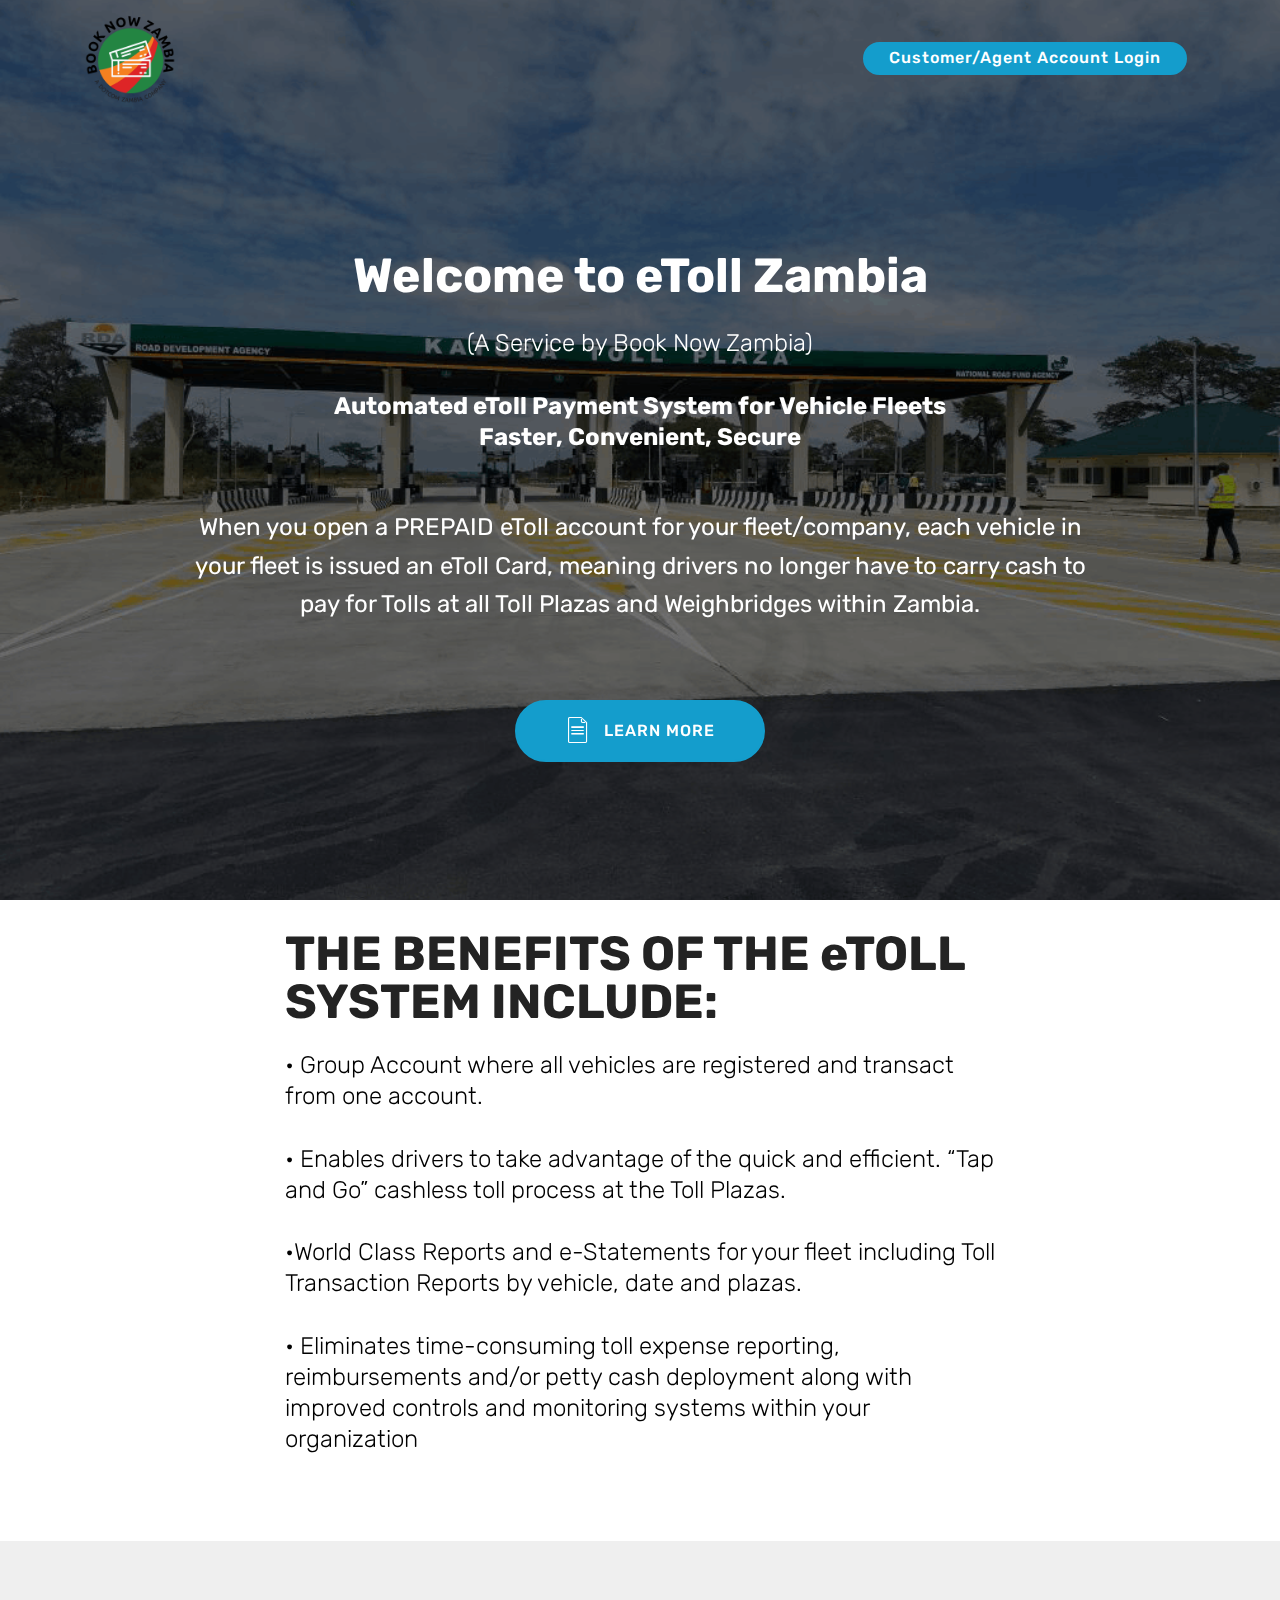
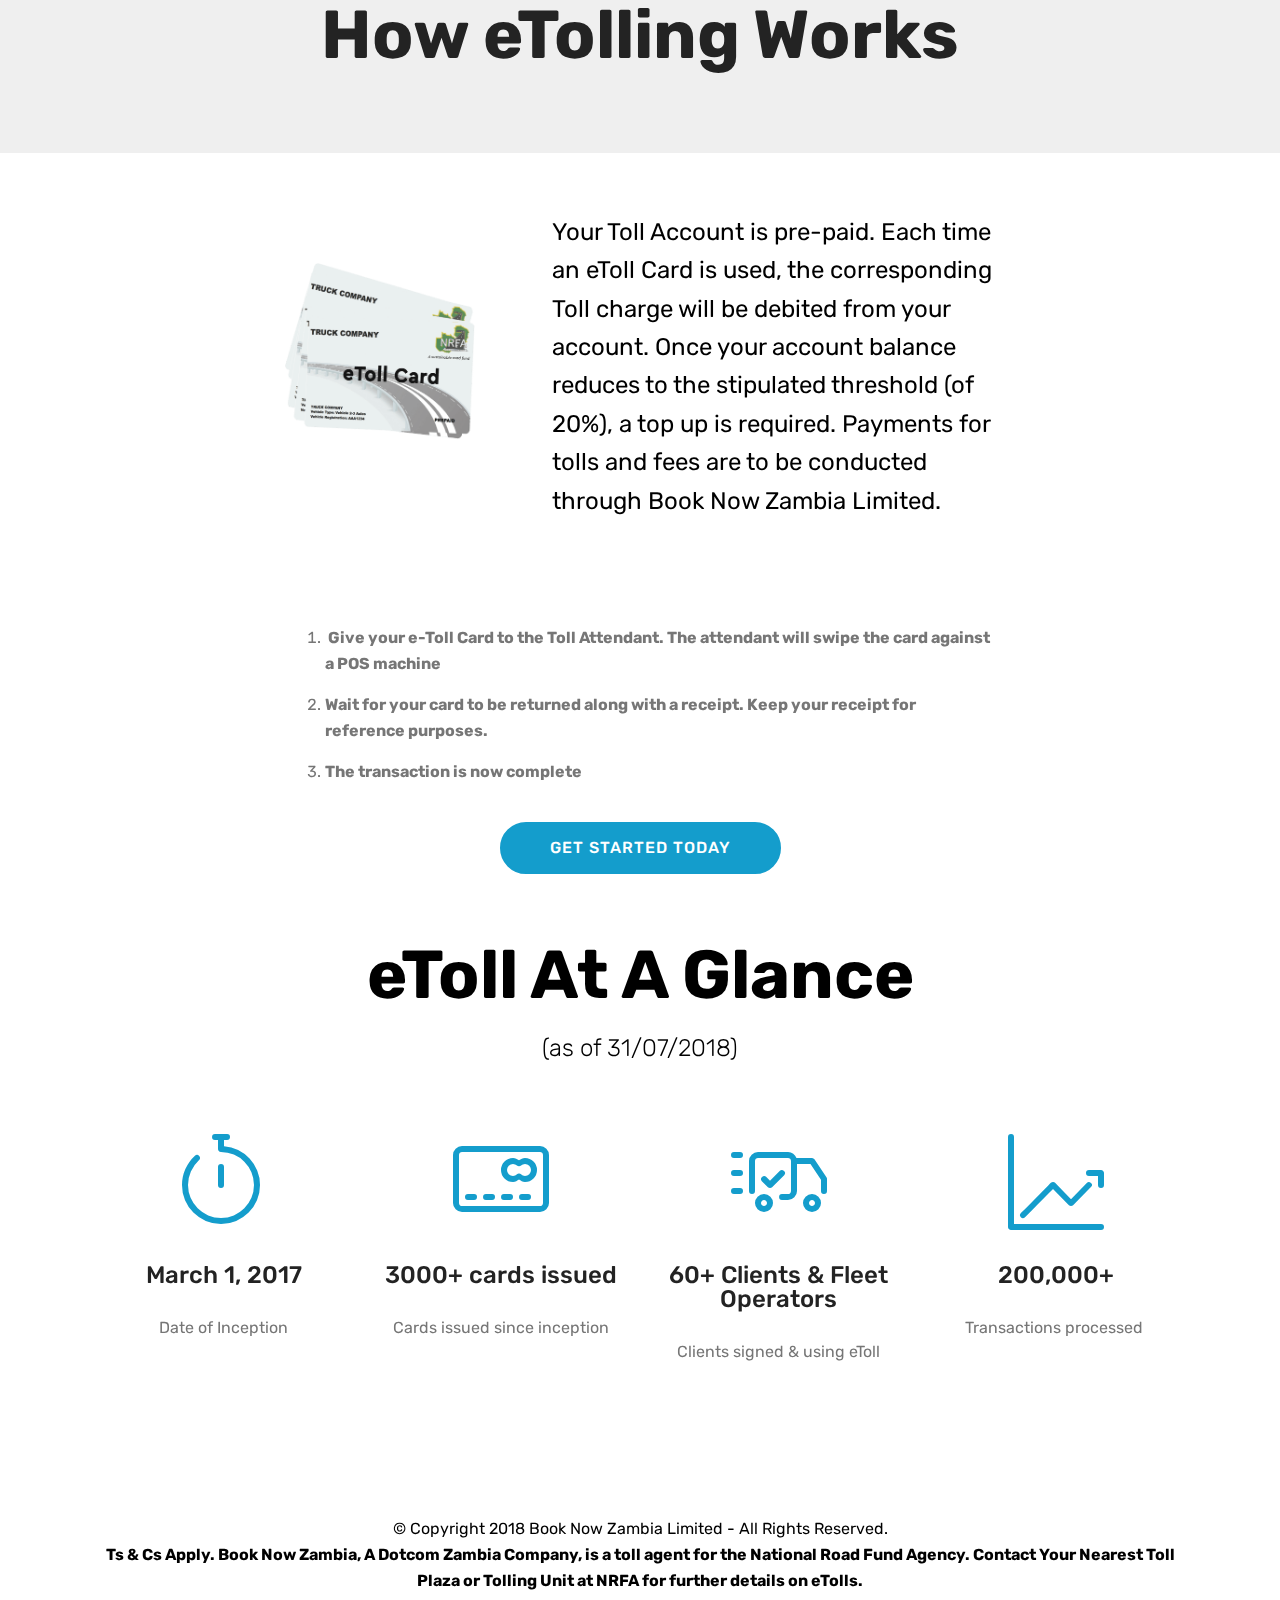
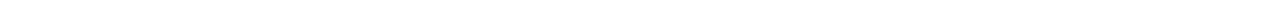
==== commit 93646c6a: "create github pages" ====
--- a/index.html
+++ b/index.html
@@ -53,7 +53,7 @@
     </nav>
 </section>
 
-<section class="engine"><a href="https://mobiri.se/q">responsive website templates</a></section><section class="header1 cid-r3YZDXirp9 mbr-fullscreen mbr-parallax-background" id="header1-1">
+<section class="engine"><a href="https://mobiri.se/c">website builder</a></section><section class="header1 cid-r3YZDXirp9 mbr-fullscreen mbr-parallax-background" id="header1-1">
 
     
 
@@ -155,19 +155,6 @@
     </div>
 </section>
 
-<section class="mbr-section article content1 cid-r40dh7bQX7" id="content2-l">
-
-     
-
-    <div class="container">
-        <div class="media-container-row">
-            <div class="mbr-text col-12 col-md-8 mbr-fonts-style display-7">
-                <blockquote><strong>If you have an eToll Card and it belongs to the appropriate vehicle. Never Give the Attendant CASH. If for any reason the terminal is down or the card is failing to scan, there are various measures in place to process the cashless toll manually.</strong></blockquote>
-            </div>
-        </div>
-    </div>
-</section>
-
 <section class="mbr-section content8 cid-r3Z34LGyew" id="content8-4">
 
     
--- a/assets/mobirise/css/mbr-additional.css
+++ b/assets/mobirise/css/mbr-additional.css
@@ -1811,15 +1811,6 @@
 .cid-r40dkM88j0 .counter-container ol li {
   margin-bottom: 1rem;
 }
-.cid-r40dh7bQX7 {
-  padding-top: 60px;
-  padding-bottom: 60px;
-  background-color: #ffffff;
-}
-.cid-r40dh7bQX7 .mbr-text,
-.cid-r40dh7bQX7 blockquote {
-  color: #767676;
-}
 .cid-r3Z34LGyew {
   padding-top: 15px;
   padding-bottom: 15px;
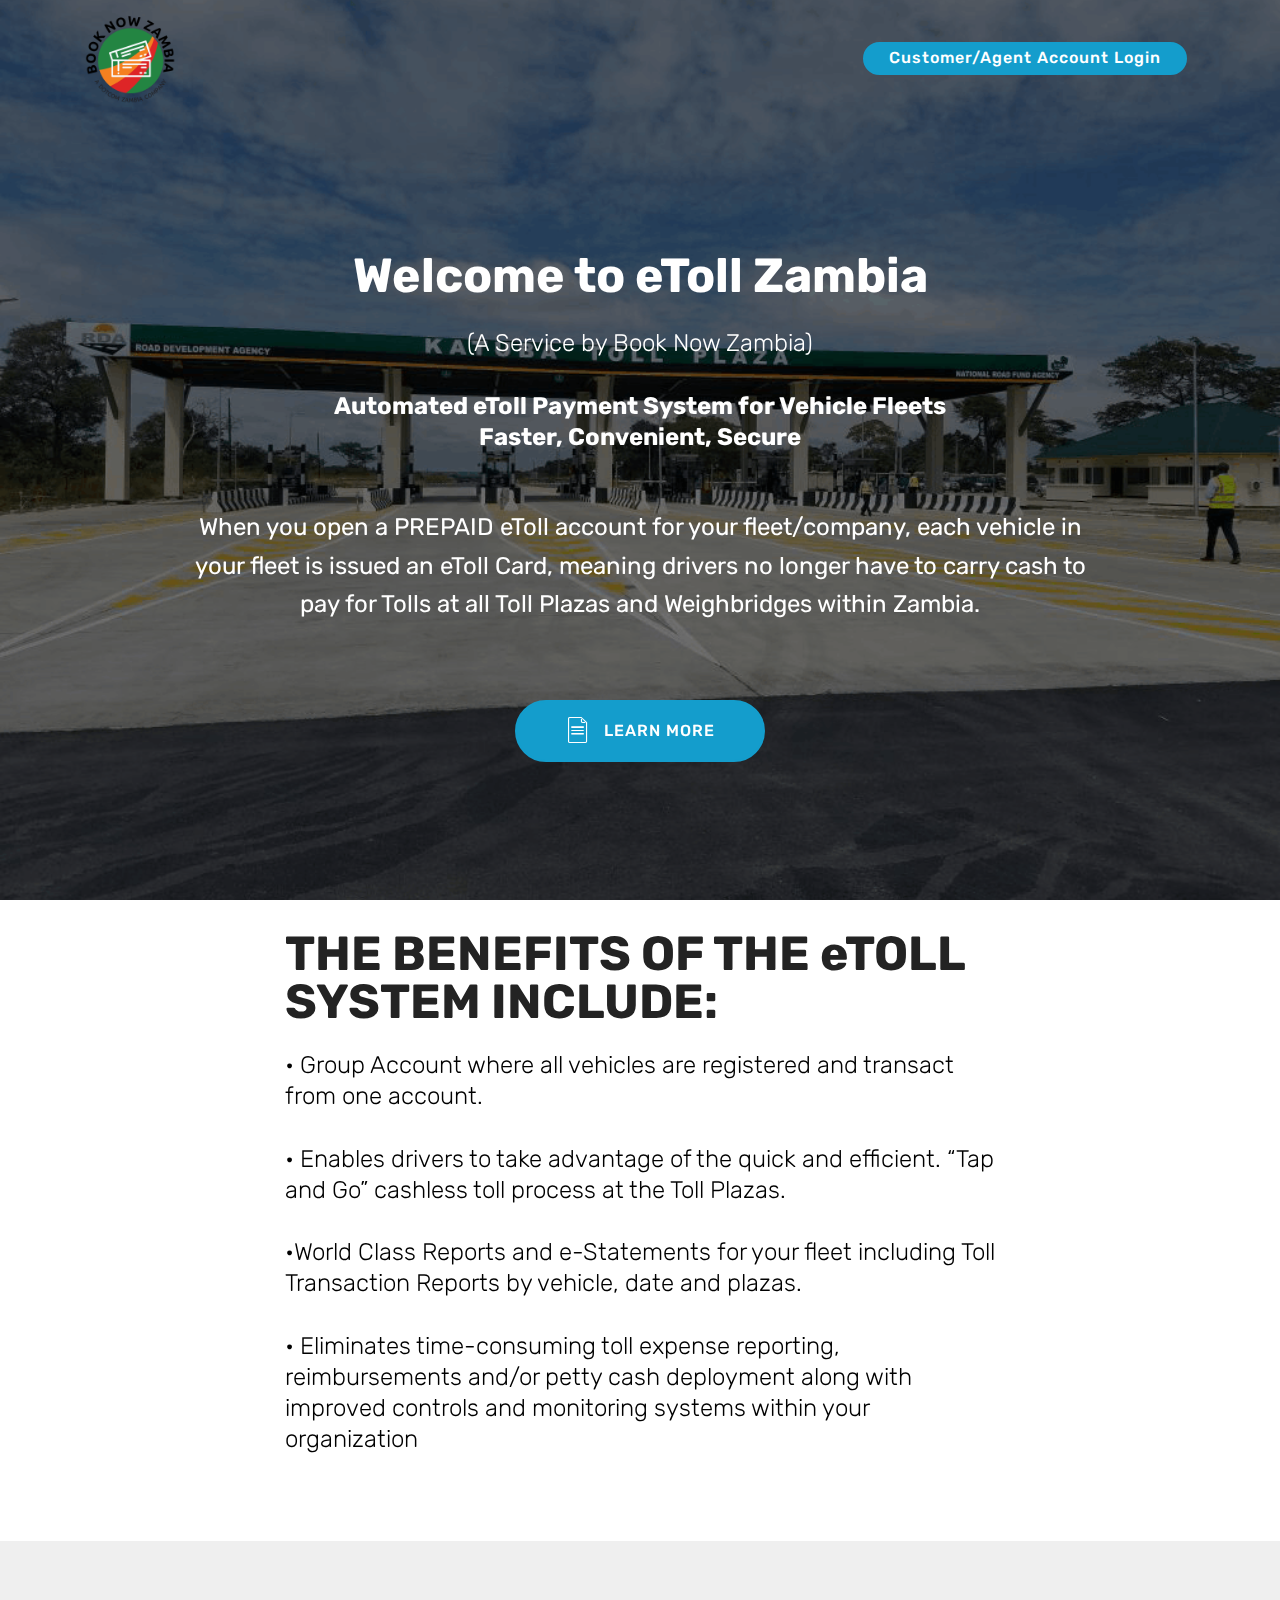
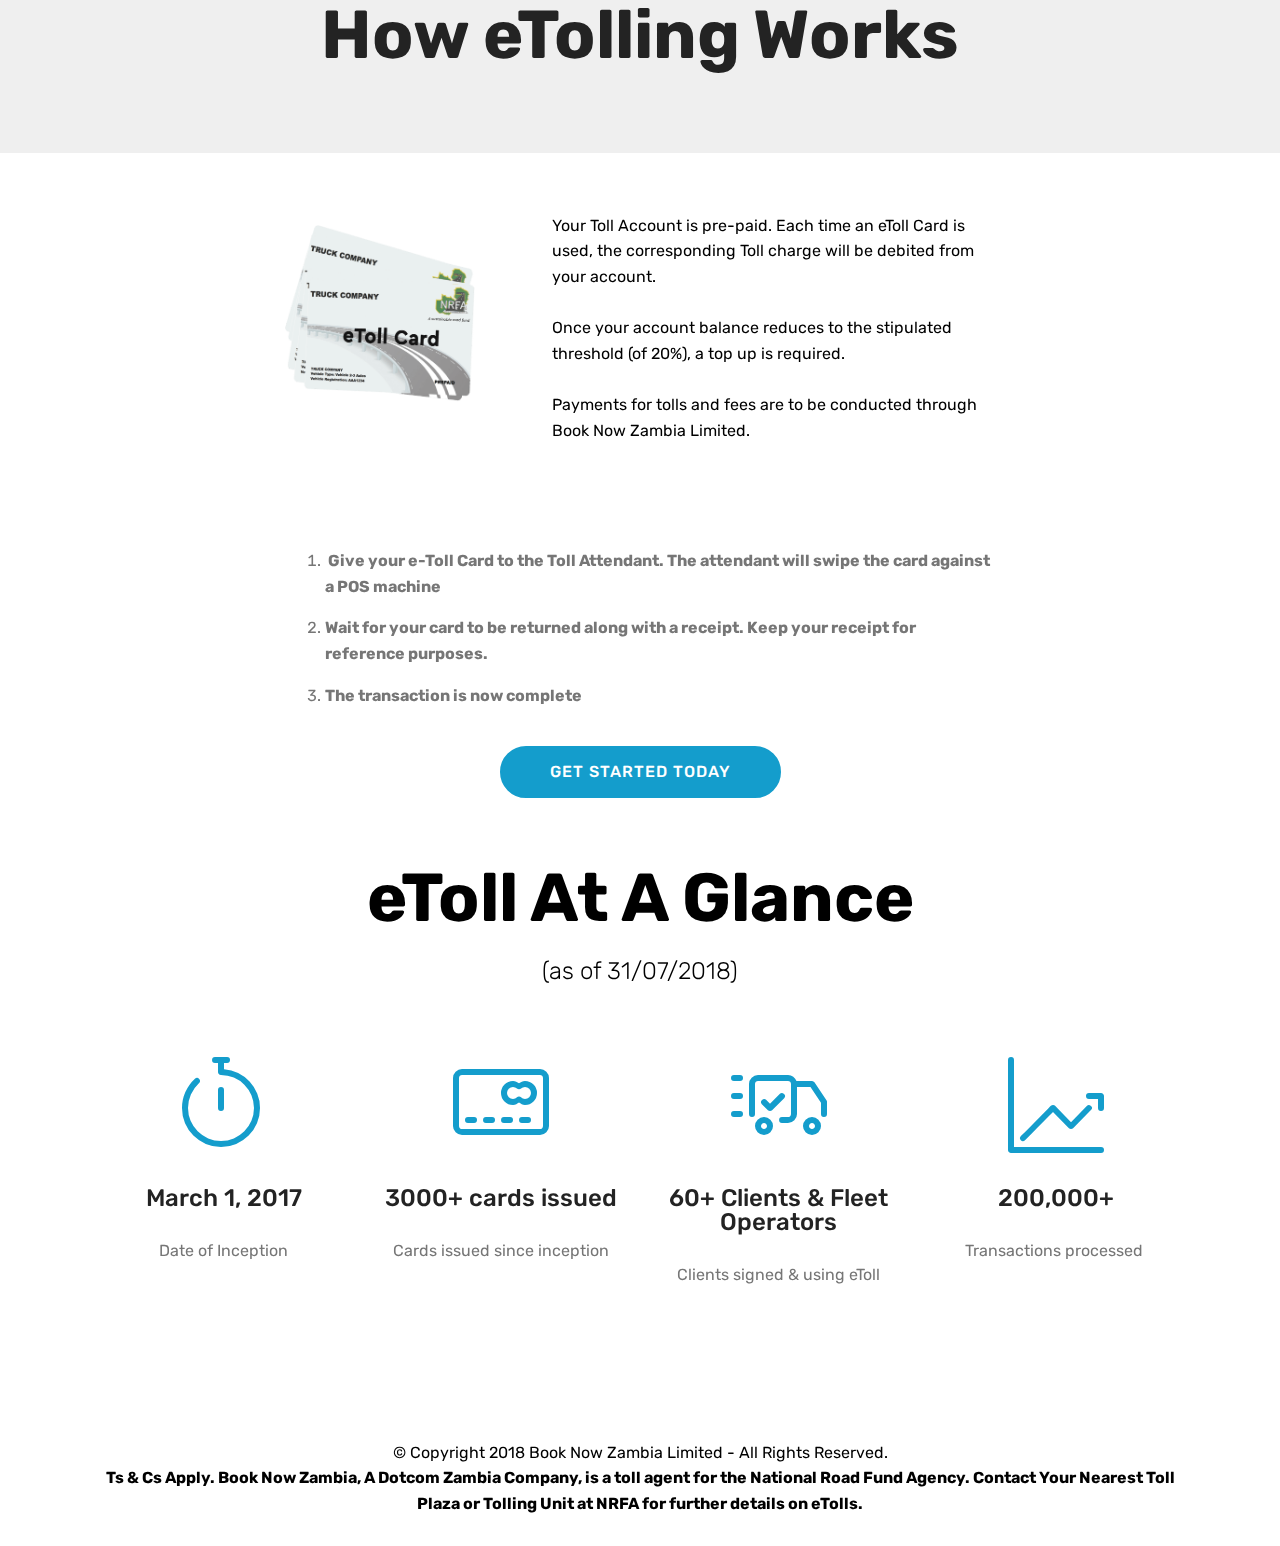
==== commit c34b5e4e: "create github pages" ====
--- a/index.html
+++ b/index.html
@@ -53,7 +53,7 @@
     </nav>
 </section>
 
-<section class="engine"><a href="https://mobiri.se/c">website builder</a></section><section class="header1 cid-r3YZDXirp9 mbr-fullscreen mbr-parallax-background" id="header1-1">
+<section class="engine"><a href="https://mobiri.se/z">best free html templates</a></section><section class="header1 cid-r3YZDXirp9 mbr-fullscreen mbr-parallax-background" id="header1-1">
 
     
 
@@ -132,7 +132,7 @@
                     </div>
                     <div class="media-content">
                         <div class="mbr-section-text">
-                            <p class="mbr-text mb-0 mbr-fonts-style display-5">Your Toll Account is pre-paid. Each time an eToll Card is used, the corresponding Toll charge will be debited from your account. Once your account balance reduces to the stipulated threshold (of 20%), a top up is required. Payments for tolls and fees are to be conducted through Book Now Zambia Limited.</p>
+                            <p class="mbr-text mb-0 mbr-fonts-style display-7">Your Toll Account is pre-paid. Each time an eToll Card is used, the corresponding Toll charge will be debited from your account. <br><br>Once your account balance reduces to the stipulated threshold (of 20%), a top up is required. <br><br>Payments for tolls and fees are to be conducted through Book Now Zambia Limited.</p>
                         </div>
                     </div>
                 </div>
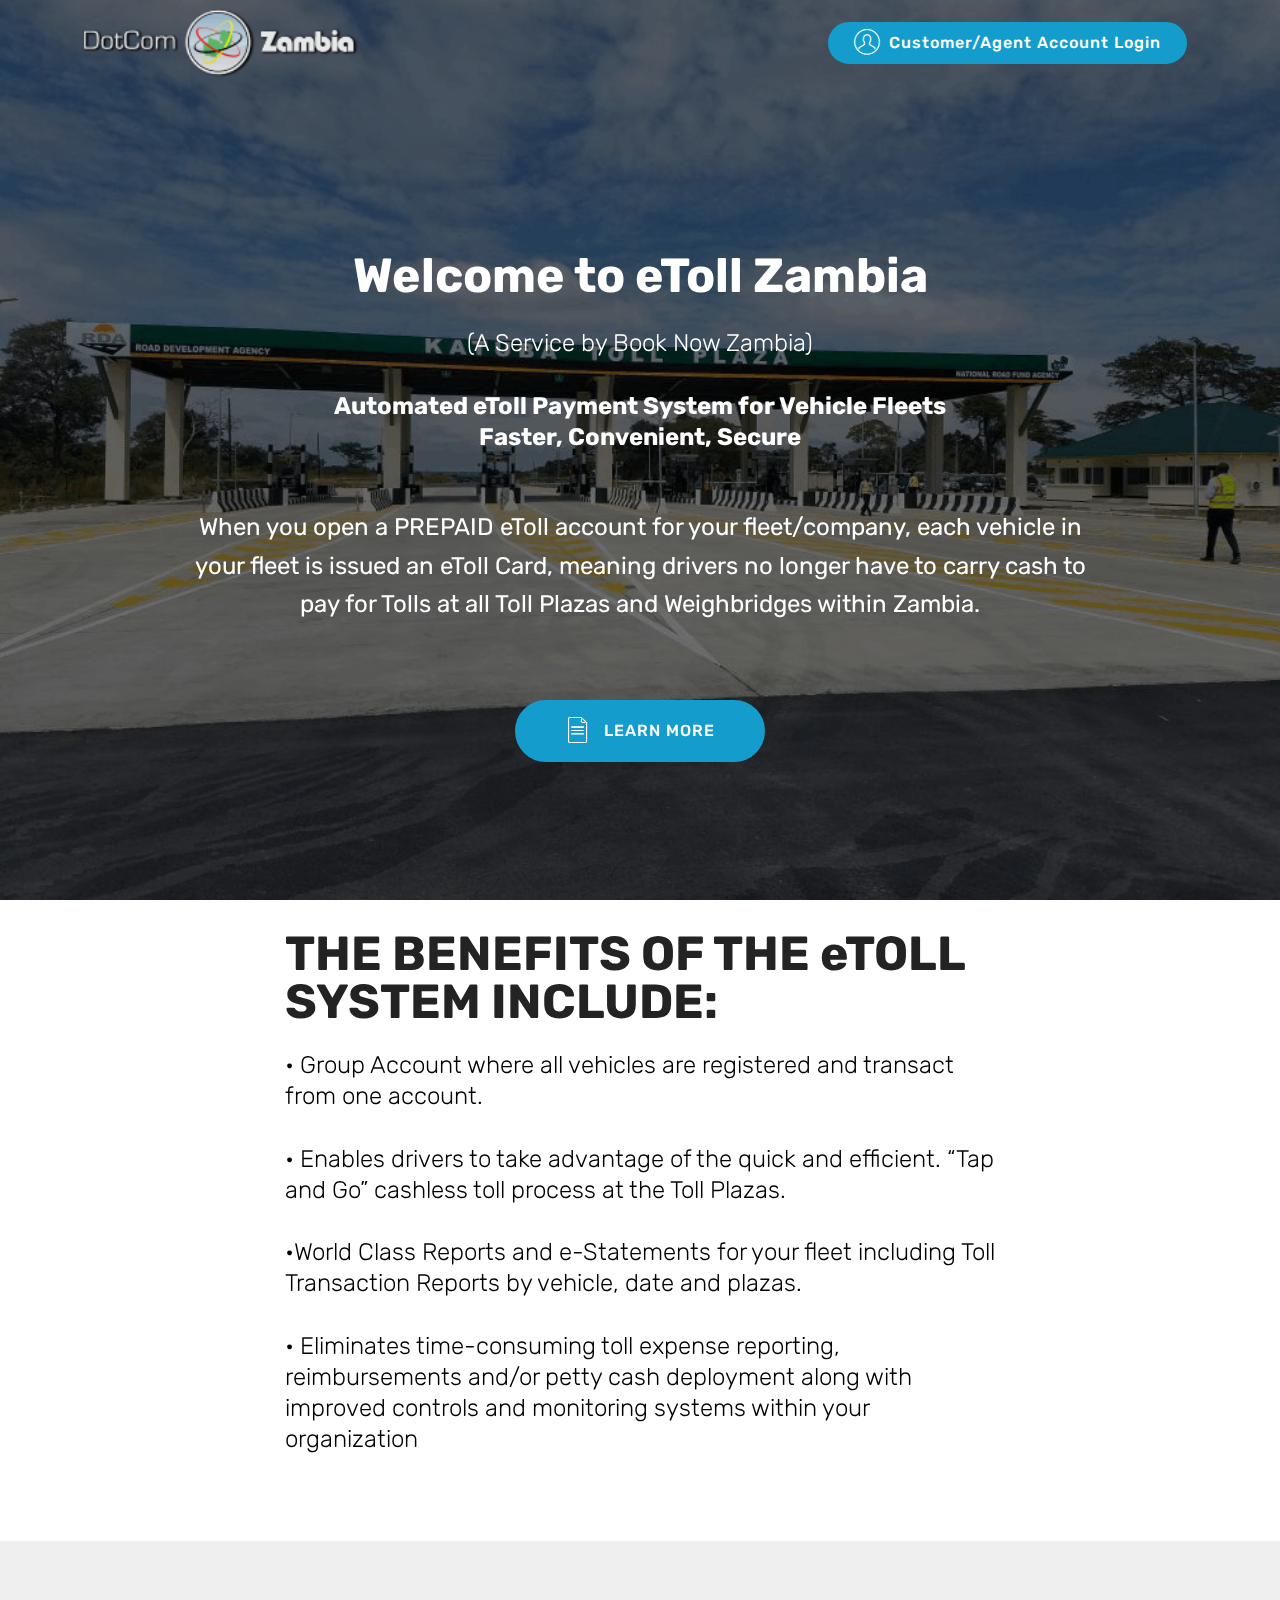
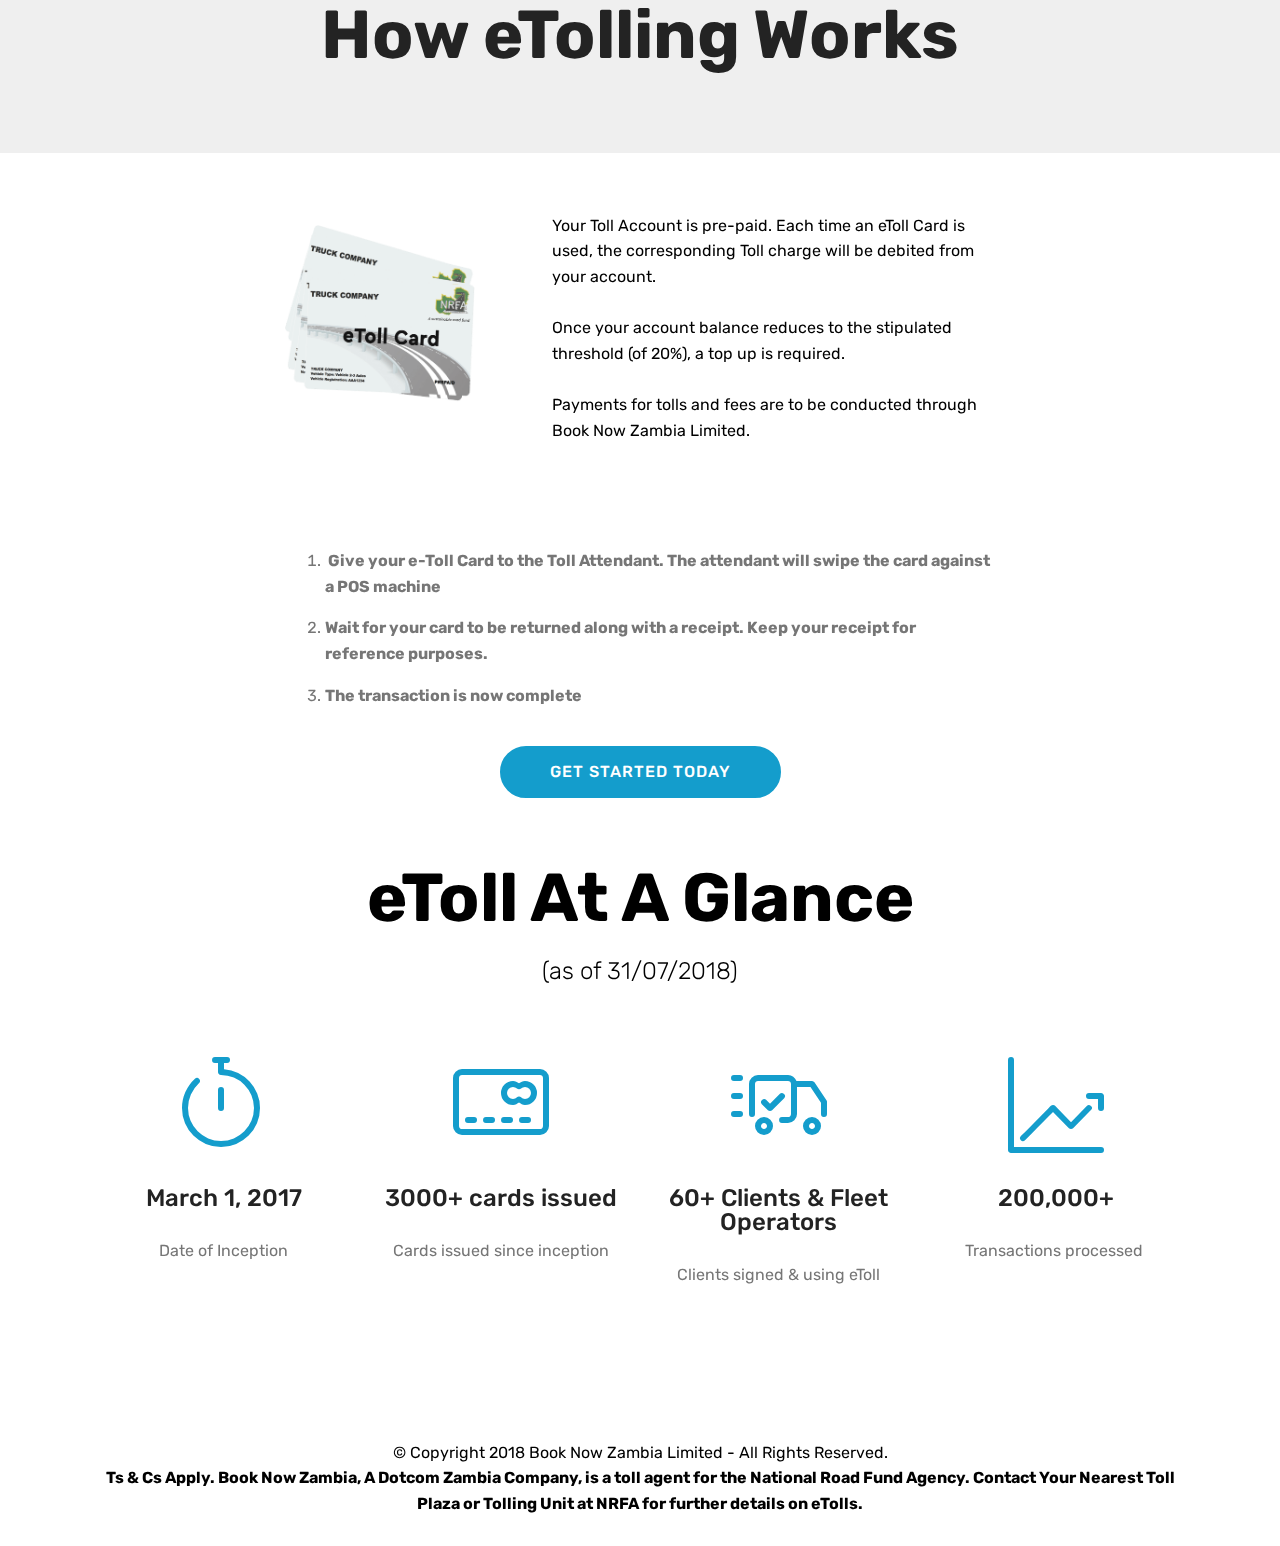
==== commit 82e9eb94: "create github pages" ====
--- a/index.html
+++ b/index.html
@@ -6,7 +6,7 @@
   <meta http-equiv="X-UA-Compatible" content="IE=edge">
   <meta name="generator" content="Mobirise v4.8.1, mobirise.com">
   <meta name="viewport" content="width=device-width, initial-scale=1, minimum-scale=1">
-  <link rel="shortcut icon" href="assets/images/book-now-redone-122x122.png" type="image/x-icon">
+  <link rel="shortcut icon" href="assets/images/dotcom-logo-202x51.png" type="image/x-icon">
   <meta name="description" content="">
   <title>Home</title>
   <link rel="stylesheet" href="assets/web/assets/mobirise-icons-bold/mobirise-icons-bold.css">
@@ -40,7 +40,7 @@
             <div class="navbar-brand">
                 <span class="navbar-logo">
                     <a href="index.html">
-                        <img src="assets/images/book-now-redone-122x122.png" alt="Book Now Zambia" title="" style="height: 6.3rem;">
+                        <img src="assets/images/dotcom-logo-202x51.png" alt="Book Now Zambia" title="" style="height: 4.4rem;">
                     </a>
                 </span>
                 
@@ -48,12 +48,12 @@
         </div>
         <div class="collapse navbar-collapse" id="navbarSupportedContent">
             
-            <div class="navbar-buttons mbr-section-btn"><a class="btn btn-sm btn-primary display-4" href="http://52.19.83.139/etoll/production/login.php">Customer/Agent Account Login</a></div>
+            <div class="navbar-buttons mbr-section-btn"><a class="btn btn-sm btn-primary display-4" href="http://52.19.83.139/etoll/production/login.php"><span class="mbri-user mbr-iconfont mbr-iconfont-btn"></span>Customer/Agent Account Login</a></div>
         </div>
     </nav>
 </section>
 
-<section class="engine"><a href="https://mobiri.se/z">best free html templates</a></section><section class="header1 cid-r3YZDXirp9 mbr-fullscreen mbr-parallax-background" id="header1-1">
+<section class="engine"><a href="https://mobiri.se/r">bootstrap template</a></section><section class="header1 cid-r3YZDXirp9 mbr-fullscreen mbr-parallax-background" id="header1-1">
 
     
 
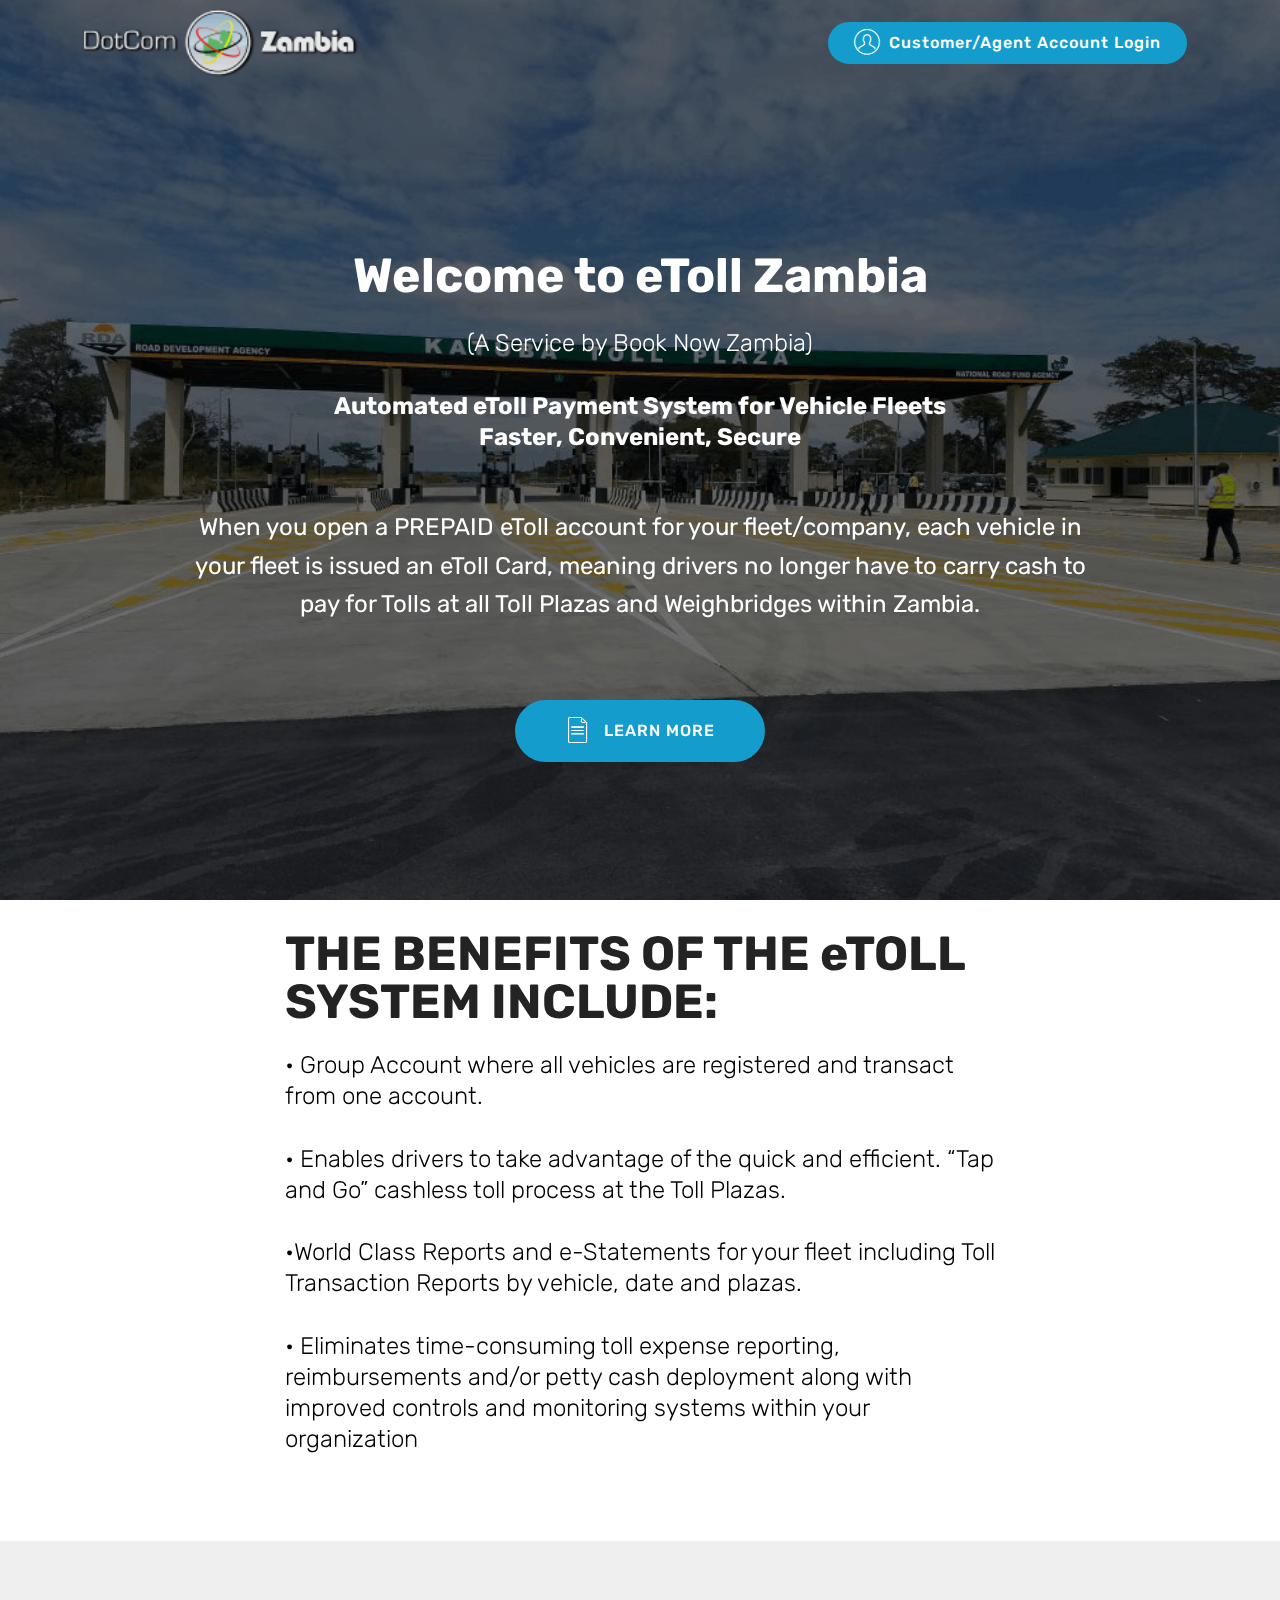
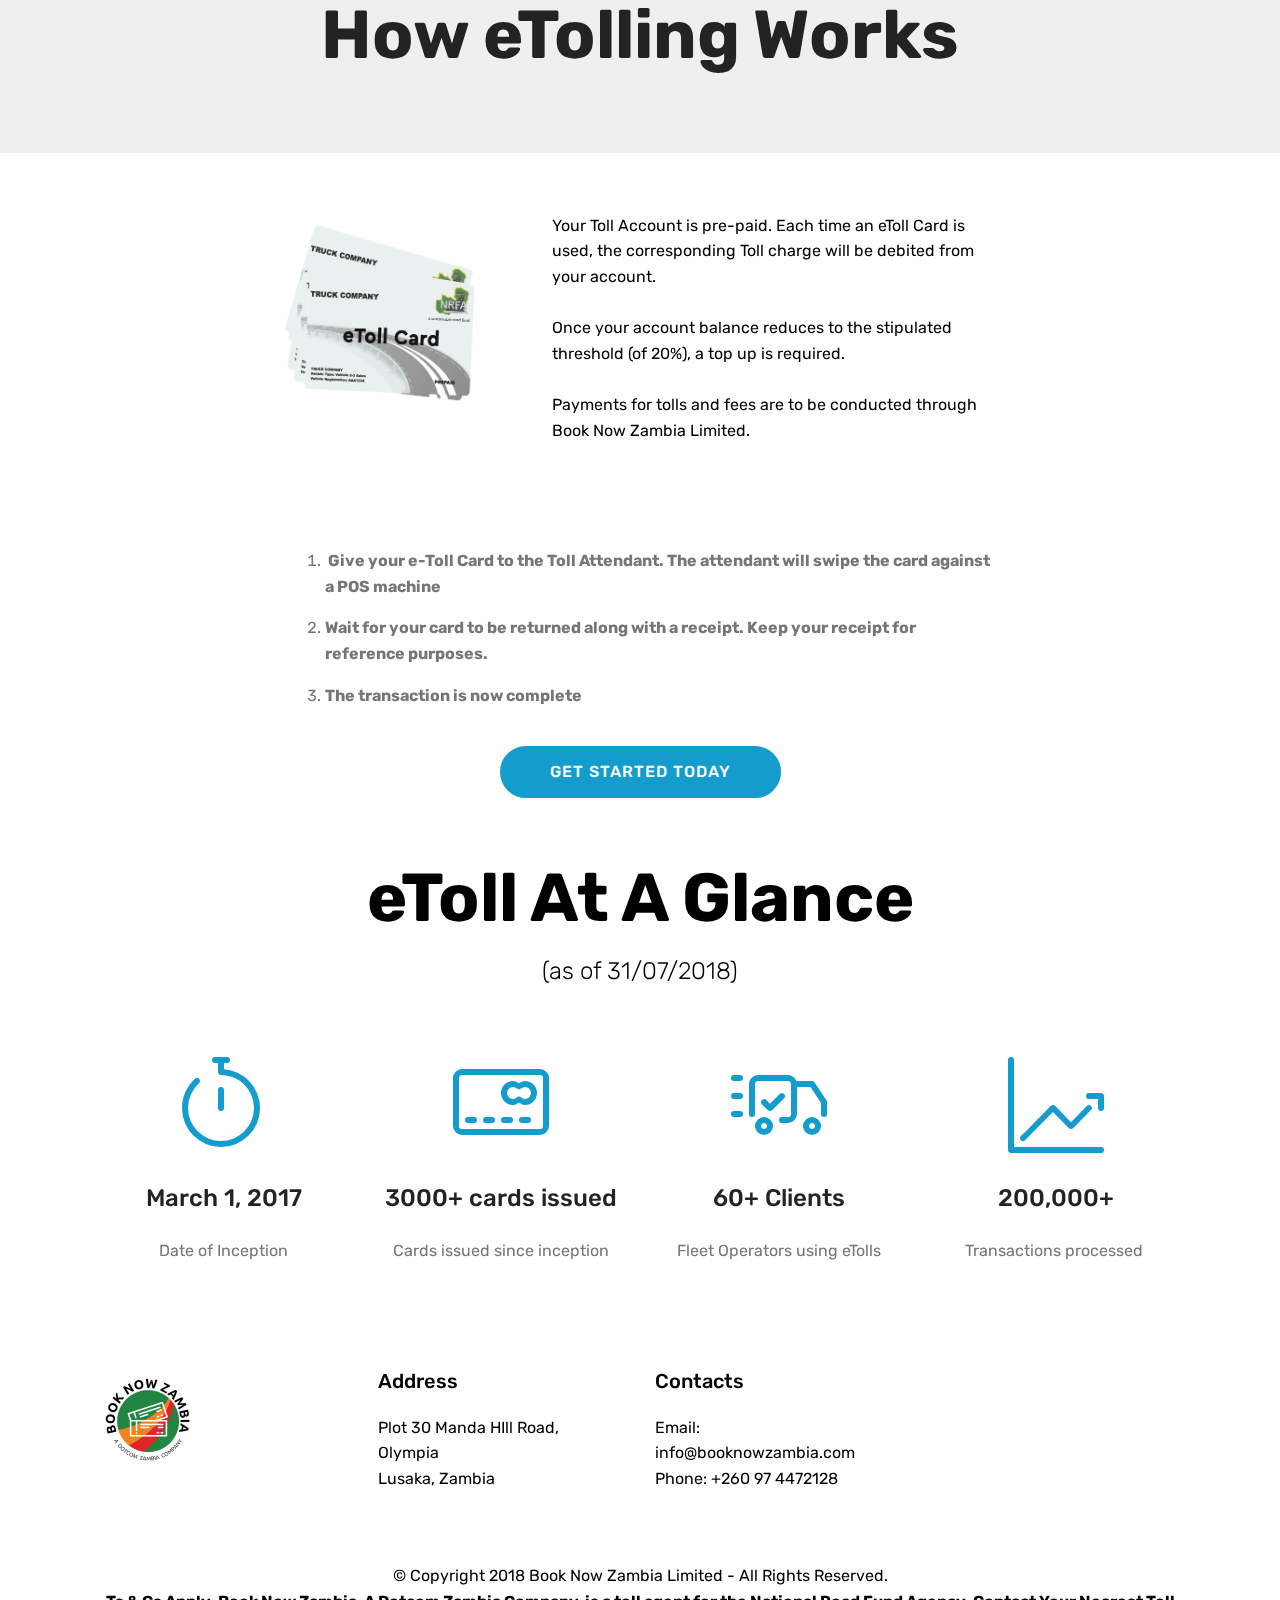
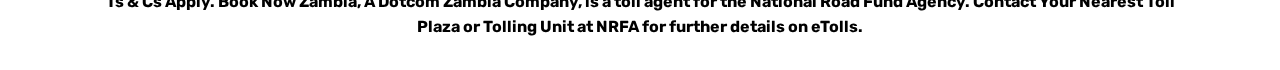
==== commit 1a87ee01: "create github pages" ====
--- a/index.html
+++ b/index.html
@@ -15,6 +15,7 @@
   <link rel="stylesheet" href="assets/bootstrap/css/bootstrap.min.css">
   <link rel="stylesheet" href="assets/bootstrap/css/bootstrap-grid.min.css">
   <link rel="stylesheet" href="assets/bootstrap/css/bootstrap-reboot.min.css">
+  <link rel="stylesheet" href="assets/socicon/css/styles.css">
   <link rel="stylesheet" href="assets/dropdown/css/style.css">
   <link rel="stylesheet" href="assets/theme/css/style.css">
   <link rel="stylesheet" href="assets/mobirise/css/mbr-additional.css" type="text/css">
@@ -53,7 +54,7 @@
     </nav>
 </section>
 
-<section class="engine"><a href="https://mobiri.se/r">bootstrap template</a></section><section class="header1 cid-r3YZDXirp9 mbr-fullscreen mbr-parallax-background" id="header1-1">
+<section class="engine"><a href="https://mobiri.se/l">free website templates</a></section><section class="header1 cid-r3YZDXirp9 mbr-fullscreen mbr-parallax-background" id="header1-1">
 
     
 
@@ -223,9 +224,9 @@
                 </div>
                 <div class="card-box">
                     <h4 class="card-title py-3 mbr-fonts-style display-5">
-                        60+ Clients &amp; Fleet Operators</h4>
+                        60+ Clients</h4>
                     <p class="mbr-text mbr-fonts-style display-7">
-                        Clients signed &amp; using eToll</p>
+                        Fleet Operators using eTolls</p>
                 </div>
             </div>
 
@@ -247,6 +248,45 @@
 
 </section>
 
+<section class="cid-r40hCZ13qU" id="footer1-o">
+
+    
+
+    
+
+    <div class="container">
+        <div class="media-container-row content text-white">
+            <div class="col-12 col-md-3">
+                <div class="media-wrap">
+                    <a href="index.html">
+                        <img src="assets/images/book-now-redone-192x192.png" alt="Mobirise" title="">
+                    </a>
+                </div>
+            </div>
+            <div class="col-12 col-md-3 mbr-fonts-style display-7">
+                <h5 class="pb-3">
+                    Address
+                </h5>
+                <p class="mbr-text">Plot 30 Manda HIll Road, <br>Olympia <br>Lusaka, Zambia</p>
+            </div>
+            <div class="col-12 col-md-3 mbr-fonts-style display-7">
+                <h5 class="pb-3">
+                    Contacts
+                </h5>
+                <p class="mbr-text">
+                    Email: info@booknowzambia.com
+                    <br>Phone: +260 97 4472128
+                    <br><br></p>
+            </div>
+            <div class="col-12 col-md-3 mbr-fonts-style display-7">
+                <h5 class="pb-3"></h5>
+                <p class="mbr-text"><br><br></p>
+            </div>
+        </div>
+        
+    </div>
+</section>
+
 <section once="" class="cid-r3ZjIQbR5f" id="footer6-a">
 
     
@@ -266,13 +306,13 @@
 
 
   <script src="assets/web/assets/jquery/jquery.min.js"></script>
+  <script src="assets/popper/popper.min.js"></script>
   <script src="assets/tether/tether.min.js"></script>
-  <script src="assets/popper/popper.min.js"></script>
   <script src="assets/bootstrap/js/bootstrap.min.js"></script>
-  <script src="assets/dropdown/js/script.min.js"></script>
   <script src="assets/touchswipe/jquery.touch-swipe.min.js"></script>
   <script src="assets/parallax/jarallax.min.js"></script>
   <script src="assets/smoothscroll/smooth-scroll.js"></script>
+  <script src="assets/dropdown/js/script.min.js"></script>
   <script src="assets/theme/js/script.js"></script>
   
   
--- a/assets/socicon/css/styles.css
+++ b/assets/socicon/css/styles.css
@@ -0,0 +1,544 @@
+@charset "UTF-8";
+
+@font-face {
+  font-family: "socicon";
+  src:url("../fonts/socicon.eot");
+  src:url("../fonts/socicon.eot?#iefix") format("embedded-opentype"),
+    url("../fonts/socicon.woff") format("woff"),
+    url("../fonts/socicon.ttf") format("truetype"),
+    url("../fonts/socicon.svg#socicon") format("svg");
+  font-weight: normal;
+  font-style: normal;
+
+}
+
+[data-icon]:before {
+  font-family: "socicon" !important;
+  content: attr(data-icon);
+  font-style: normal !important;
+  font-weight: normal !important;
+  font-variant: normal !important;
+  text-transform: none !important;
+  speak: none;
+  line-height: 1;
+  -webkit-font-smoothing: antialiased;
+  -moz-osx-font-smoothing: grayscale;
+}
+
+[class^="socicon-"]:before,
+[class*=" socicon-"]:before {
+  font-family: "socicon" !important;
+  font-style: normal !important;
+  font-weight: normal !important;
+  font-variant: normal !important;
+  text-transform: none !important;
+  speak: none;
+  line-height: 1;
+  -webkit-font-smoothing: antialiased;
+  -moz-osx-font-smoothing: grayscale;
+}
+
+.socicon-modelmayhem:before {
+  content: "\e000";
+}
+.socicon-mixcloud:before {
+  content: "\e001";
+}
+.socicon-drupal:before {
+  content: "\e002";
+}
+.socicon-swarm:before {
+  content: "\e003";
+}
+.socicon-istock:before {
+  content: "\e004";
+}
+.socicon-yammer:before {
+  content: "\e005";
+}
+.socicon-ello:before {
+  content: "\e006";
+}
+.socicon-stackoverflow:before {
+  content: "\e007";
+}
+.socicon-persona:before {
+  content: "\e008";
+}
+.socicon-triplej:before {
+  content: "\e009";
+}
+.socicon-houzz:before {
+  content: "\e00a";
+}
+.socicon-rss:before {
+  content: "\e00b";
+}
+.socicon-paypal:before {
+  content: "\e00c";
+}
+.socicon-odnoklassniki:before {
+  content: "\e00d";
+}
+.socicon-airbnb:before {
+  content: "\e00e";
+}
+.socicon-periscope:before {
+  content: "\e00f";
+}
+.socicon-outlook:before {
+  content: "\e010";
+}
+.socicon-coderwall:before {
+  content: "\e011";
+}
+.socicon-tripadvisor:before {
+  content: "\e012";
+}
+.socicon-appnet:before {
+  content: "\e013";
+}
+.socicon-goodreads:before {
+  content: "\e014";
+}
+.socicon-tripit:before {
+  content: "\e015";
+}
+.socicon-lanyrd:before {
+  content: "\e016";
+}
+.socicon-slideshare:before {
+  content: "\e017";
+}
+.socicon-buffer:before {
+  content: "\e018";
+}
+.socicon-disqus:before {
+  content: "\e019";
+}
+.socicon-vkontakte:before {
+  content: "\e01a";
+}
+.socicon-whatsapp:before {
+  content: "\e01b";
+}
+.socicon-patreon:before {
+  content: "\e01c";
+}
+.socicon-storehouse:before {
+  content: "\e01d";
+}
+.socicon-pocket:before {
+  content: "\e01e";
+}
+.socicon-mail:before {
+  content: "\e01f";
+}
+.socicon-blogger:before {
+  content: "\e020";
+}
+.socicon-technorati:before {
+  content: "\e021";
+}
+.socicon-reddit:before {
+  content: "\e022";
+}
+.socicon-dribbble:before {
+  content: "\e023";
+}
+.socicon-stumbleupon:before {
+  content: "\e024";
+}
+.socicon-digg:before {
+  content: "\e025";
+}
+.socicon-envato:before {
+  content: "\e026";
+}
+.socicon-behance:before {
+  content: "\e027";
+}
+.socicon-delicious:before {
+  content: "\e028";
+}
+.socicon-deviantart:before {
+  content: "\e029";
+}
+.socicon-forrst:before {
+  content: "\e02a";
+}
+.socicon-play:before {
+  content: "\e02b";
+}
+.socicon-zerply:before {
+  content: "\e02c";
+}
+.socicon-wikipedia:before {
+  content: "\e02d";
+}
+.socicon-apple:before {
+  content: "\e02e";
+}
+.socicon-flattr:before {
+  content: "\e02f";
+}
+.socicon-github:before {
+  content: "\e030";
+}
+.socicon-renren:before {
+  content: "\e031";
+}
+.socicon-friendfeed:before {
+  content: "\e032";
+}
+.socicon-newsvine:before {
+  content: "\e033";
+}
+.socicon-identica:before {
+  content: "\e034";
+}
+.socicon-bebo:before {
+  content: "\e035";
+}
+.socicon-zynga:before {
+  content: "\e036";
+}
+.socicon-steam:before {
+  content: "\e037";
+}
+.socicon-xbox:before {
+  content: "\e038";
+}
+.socicon-windows:before {
+  content: "\e039";
+}
+.socicon-qq:before {
+  content: "\e03a";
+}
+.socicon-douban:before {
+  content: "\e03b";
+}
+.socicon-meetup:before {
+  content: "\e03c";
+}
+.socicon-playstation:before {
+  content: "\e03d";
+}
+.socicon-android:before {
+  content: "\e03e";
+}
+.socicon-snapchat:before {
+  content: "\e03f";
+}
+.socicon-twitter:before {
+  content: "\e040";
+}
+.socicon-facebook:before {
+  content: "\e041";
+}
+.socicon-googleplus:before {
+  content: "\e042";
+}
+.socicon-pinterest:before {
+  content: "\e043";
+}
+.socicon-foursquare:before {
+  content: "\e044";
+}
+.socicon-yahoo:before {
+  content: "\e045";
+}
+.socicon-skype:before {
+  content: "\e046";
+}
+.socicon-yelp:before {
+  content: "\e047";
+}
+.socicon-feedburner:before {
+  content: "\e048";
+}
+.socicon-linkedin:before {
+  content: "\e049";
+}
+.socicon-viadeo:before {
+  content: "\e04a";
+}
+.socicon-xing:before {
+  content: "\e04b";
+}
+.socicon-myspace:before {
+  content: "\e04c";
+}
+.socicon-soundcloud:before {
+  content: "\e04d";
+}
+.socicon-spotify:before {
+  content: "\e04e";
+}
+.socicon-grooveshark:before {
+  content: "\e04f";
+}
+.socicon-lastfm:before {
+  content: "\e050";
+}
+.socicon-youtube:before {
+  content: "\e051";
+}
+.socicon-vimeo:before {
+  content: "\e052";
+}
+.socicon-dailymotion:before {
+  content: "\e053";
+}
+.socicon-vine:before {
+  content: "\e054";
+}
+.socicon-flickr:before {
+  content: "\e055";
+}
+.socicon-500px:before {
+  content: "\e056";
+}
+.socicon-wordpress:before {
+  content: "\e058";
+}
+.socicon-tumblr:before {
+  content: "\e059";
+}
+.socicon-twitch:before {
+  content: "\e05a";
+}
+.socicon-8tracks:before {
+  content: "\e05b";
+}
+.socicon-amazon:before {
+  content: "\e05c";
+}
+.socicon-icq:before {
+  content: "\e05d";
+}
+.socicon-smugmug:before {
+  content: "\e05e";
+}
+.socicon-ravelry:before {
+  content: "\e05f";
+}
+.socicon-weibo:before {
+  content: "\e060";
+}
+.socicon-baidu:before {
+  content: "\e061";
+}
+.socicon-angellist:before {
+  content: "\e062";
+}
+.socicon-ebay:before {
+  content: "\e063";
+}
+.socicon-imdb:before {
+  content: "\e064";
+}
+.socicon-stayfriends:before {
+  content: "\e065";
+}
+.socicon-residentadvisor:before {
+  content: "\e066";
+}
+.socicon-google:before {
+  content: "\e067";
+}
+.socicon-yandex:before {
+  content: "\e068";
+}
+.socicon-sharethis:before {
+  content: "\e069";
+}
+.socicon-bandcamp:before {
+  content: "\e06a";
+}
+.socicon-itunes:before {
+  content: "\e06b";
+}
+.socicon-deezer:before {
+  content: "\e06c";
+}
+.socicon-telegram:before {
+  content: "\e06e";
+}
+.socicon-openid:before {
+  content: "\e06f";
+}
+.socicon-amplement:before {
+  content: "\e070";
+}
+.socicon-viber:before {
+  content: "\e071";
+}
+.socicon-zomato:before {
+  content: "\e072";
+}
+.socicon-draugiem:before {
+  content: "\e074";
+}
+.socicon-endomodo:before {
+  content: "\e075";
+}
+.socicon-filmweb:before {
+  content: "\e076";
+}
+.socicon-stackexchange:before {
+  content: "\e077";
+}
+.socicon-wykop:before {
+  content: "\e078";
+}
+.socicon-teamspeak:before {
+  content: "\e079";
+}
+.socicon-teamviewer:before {
+  content: "\e07a";
+}
+.socicon-ventrilo:before {
+  content: "\e07b";
+}
+.socicon-younow:before {
+  content: "\e07c";
+}
+.socicon-raidcall:before {
+  content: "\e07d";
+}
+.socicon-mumble:before {
+  content: "\e07e";
+}
+.socicon-medium:before {
+  content: "\e06d";
+}
+.socicon-bebee:before {
+  content: "\e07f";
+}
+.socicon-hitbox:before {
+  content: "\e080";
+}
+.socicon-reverbnation:before {
+  content: "\e081";
+}
+.socicon-formulr:before {
+  content: "\e082";
+}
+.socicon-instagram:before {
+  content: "\e057";
+}
+.socicon-battlenet:before {
+  content: "\e083";
+}
+.socicon-chrome:before {
+  content: "\e084";
+}
+.socicon-discord:before {
+  content: "\e086";
+}
+.socicon-issuu:before {
+  content: "\e087";
+}
+.socicon-macos:before {
+  content: "\e088";
+}
+.socicon-firefox:before {
+  content: "\e089";
+}
+.socicon-opera:before {
+  content: "\e08d";
+}
+.socicon-keybase:before {
+  content: "\e090";
+}
+.socicon-alliance:before {
+  content: "\e091";
+}
+.socicon-livejournal:before {
+  content: "\e092";
+}
+.socicon-googlephotos:before {
+  content: "\e093";
+}
+.socicon-horde:before {
+  content: "\e094";
+}
+.socicon-etsy:before {
+  content: "\e095";
+}
+.socicon-zapier:before {
+  content: "\e096";
+}
+.socicon-google-scholar:before {
+  content: "\e097";
+}
+.socicon-researchgate:before {
+  content: "\e098";
+}
+.socicon-wechat:before {
+  content: "\e099";
+}
+.socicon-strava:before {
+  content: "\e09a";
+}
+.socicon-line:before {
+  content: "\e09b";
+}
+.socicon-lyft:before {
+  content: "\e09c";
+}
+.socicon-uber:before {
+  content: "\e09d";
+}
+.socicon-songkick:before {
+  content: "\e09e";
+}
+.socicon-viewbug:before {
+  content: "\e09f";
+}
+.socicon-googlegroups:before {
+  content: "\e0a0";
+}
+.socicon-quora:before {
+  content: "\e073";
+}
+.socicon-diablo:before {
+  content: "\e085";
+}
+.socicon-blizzard:before {
+  content: "\e0a1";
+}
+.socicon-hearthstone:before {
+  content: "\e08b";
+}
+.socicon-heroes:before {
+  content: "\e08a";
+}
+.socicon-overwatch:before {
+  content: "\e08c";
+}
+.socicon-warcraft:before {
+  content: "\e08e";
+}
+.socicon-starcraft:before {
+  content: "\e08f";
+}
+.socicon-beam:before {
+  content: "\e0a2";
+}
+.socicon-curse:before {
+  content: "\e0a3";
+}
+.socicon-player:before {
+  content: "\e0a4";
+}
+.socicon-streamjar:before {
+  content: "\e0a5";
+}
+.socicon-nintendo:before {
+  content: "\e0a6";
+}
+.socicon-hellocoton:before {
+  content: "\e0a7";
+}
--- a/assets/mobirise/css/mbr-additional.css
+++ b/assets/mobirise/css/mbr-additional.css
@@ -1829,7 +1829,7 @@
 }
 .cid-r3ZhAALCsH {
   padding-top: 0px;
-  padding-bottom: 90px;
+  padding-bottom: 15px;
   background-color: #ffffff;
 }
 .cid-r3ZhAALCsH .mbr-text {
@@ -1844,6 +1844,79 @@
 .cid-r3ZhAALCsH .card-img span {
   font-size: 96px;
   color: #149dcc;
+}
+.cid-r40hCZ13qU {
+  padding-top: 60px;
+  padding-bottom: 0px;
+  background-color: #ffffff;
+}
+@media (max-width: 767px) {
+  .cid-r40hCZ13qU .content {
+    text-align: center;
+  }
+  .cid-r40hCZ13qU .content > div:not(:last-child) {
+    margin-bottom: 2rem;
+  }
+}
+@media (max-width: 767px) {
+  .cid-r40hCZ13qU .media-wrap {
+    margin-bottom: 1rem;
+  }
+}
+.cid-r40hCZ13qU .media-wrap .mbr-iconfont-logo {
+  font-size: 7.5rem;
+  color: #f36;
+}
+.cid-r40hCZ13qU .media-wrap img {
+  height: 6rem;
+}
+@media (max-width: 767px) {
+  .cid-r40hCZ13qU .footer-lower .copyright {
+    margin-bottom: 1rem;
+    text-align: center;
+  }
+}
+.cid-r40hCZ13qU .footer-lower hr {
+  margin: 1rem 0;
+  border-color: #fff;
+  opacity: .05;
+}
+.cid-r40hCZ13qU .footer-lower .social-list {
+  padding-left: 0;
+  margin-bottom: 0;
+  list-style: none;
+  display: flex;
+  flex-wrap: wrap;
+  justify-content: flex-end;
+  -webkit-justify-content: flex-end;
+}
+.cid-r40hCZ13qU .footer-lower .social-list .mbr-iconfont-social {
+  font-size: 1.3rem;
+  color: #fff;
+}
+.cid-r40hCZ13qU .footer-lower .social-list .soc-item {
+  margin: 0 .5rem;
+}
+.cid-r40hCZ13qU .footer-lower .social-list a {
+  margin: 0;
+  opacity: .5;
+  -webkit-transition: .2s linear;
+  transition: .2s linear;
+}
+.cid-r40hCZ13qU .footer-lower .social-list a:hover {
+  opacity: 1;
+}
+@media (max-width: 767px) {
+  .cid-r40hCZ13qU .footer-lower .social-list {
+    justify-content: center;
+    -webkit-justify-content: center;
+  }
+}
+.cid-r40hCZ13qU H5 {
+  color: #000000;
+}
+.cid-r40hCZ13qU P {
+  color: #000000;
 }
 .cid-r3ZjIQbR5f {
   padding-top: 30px;
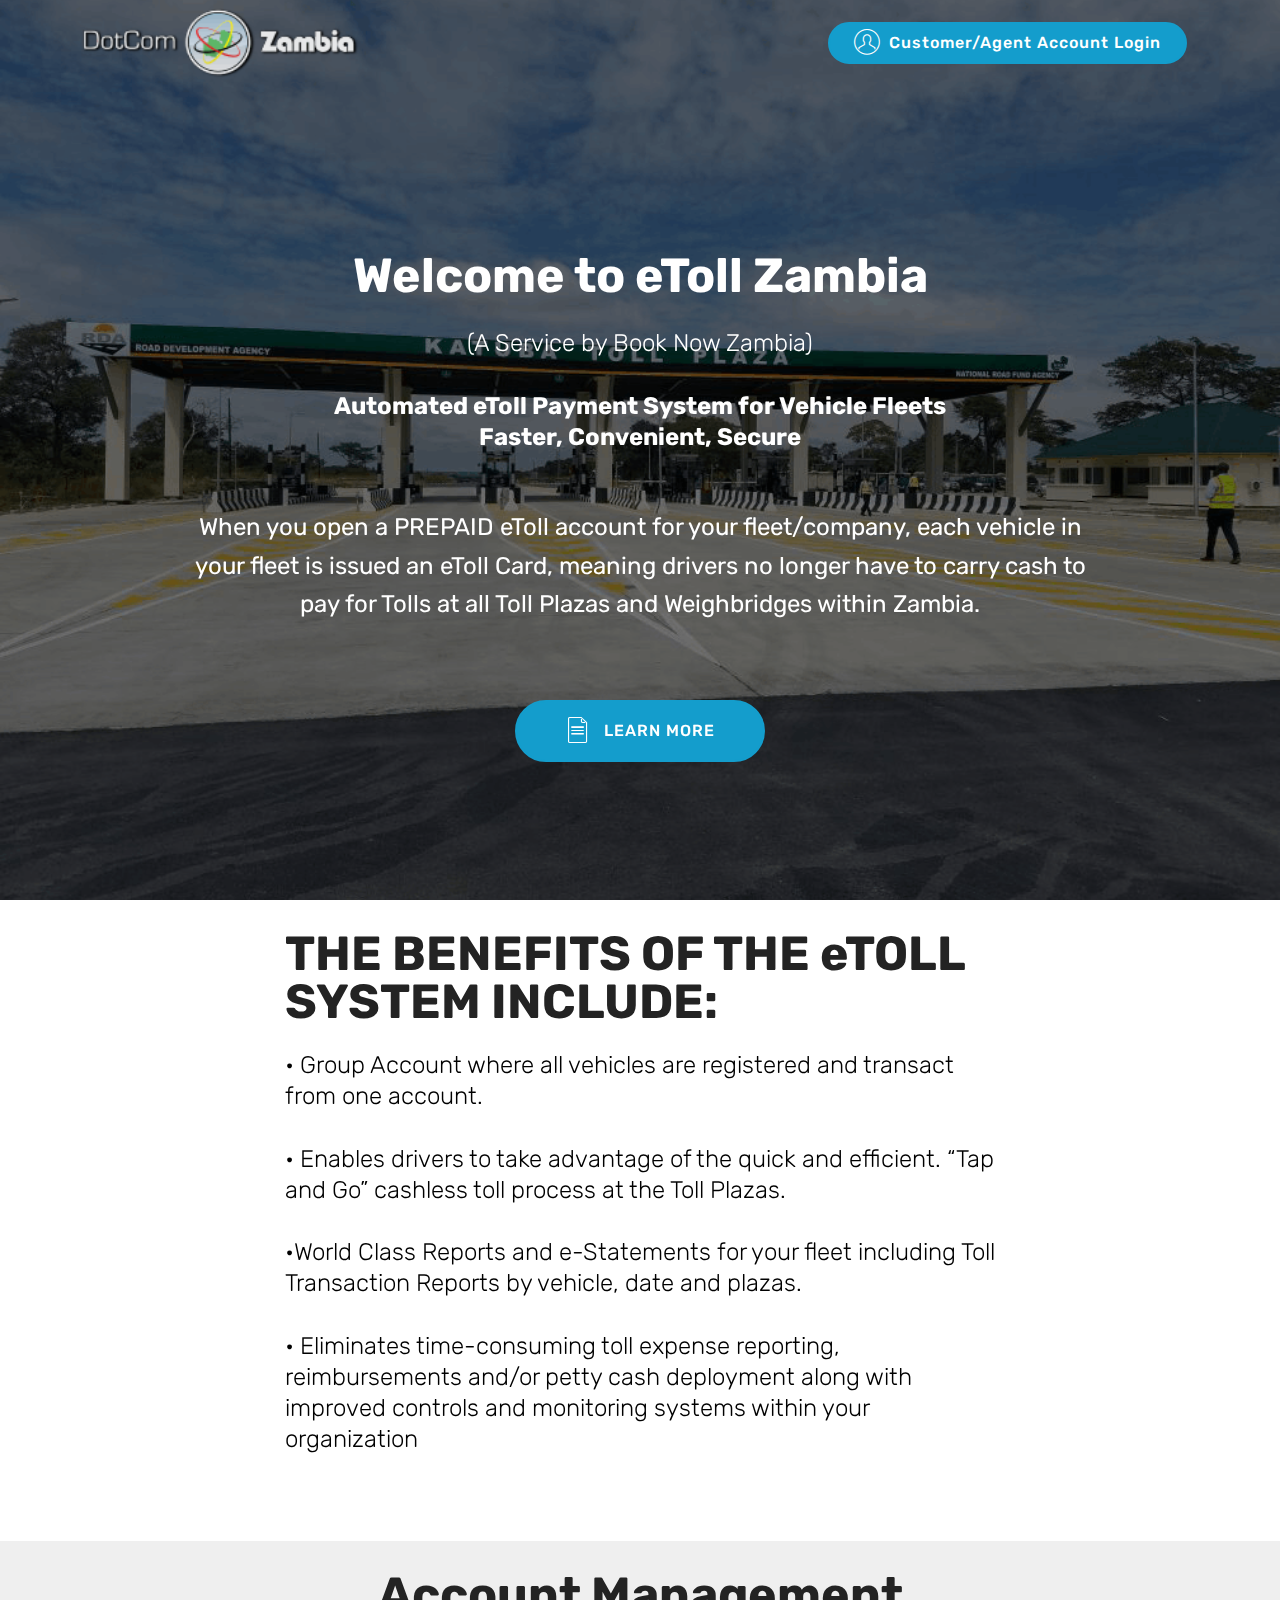
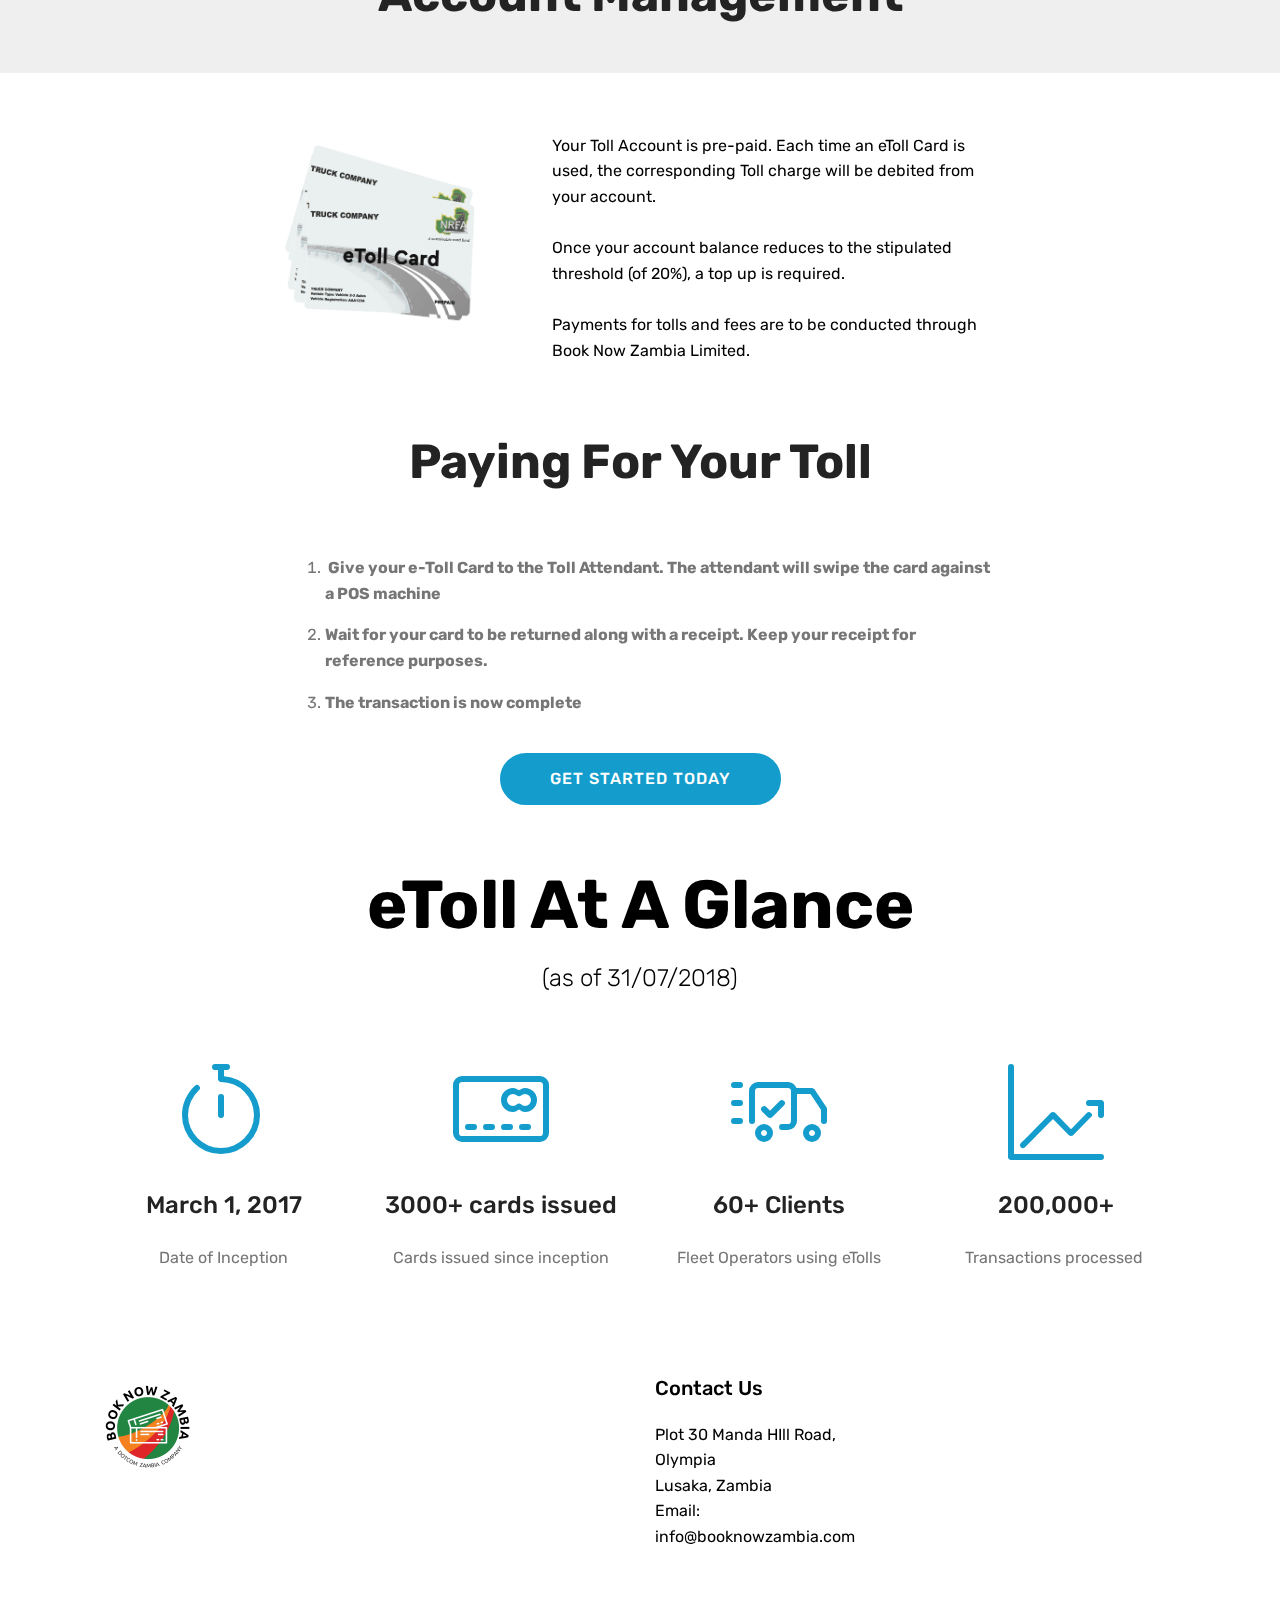
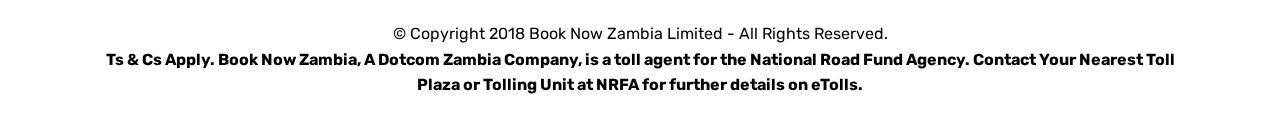
==== commit 82ae6508: "create github pages" ====
--- a/index.html
+++ b/index.html
@@ -6,7 +6,7 @@
   <meta http-equiv="X-UA-Compatible" content="IE=edge">
   <meta name="generator" content="Mobirise v4.8.1, mobirise.com">
   <meta name="viewport" content="width=device-width, initial-scale=1, minimum-scale=1">
-  <link rel="shortcut icon" href="assets/images/dotcom-logo-202x51.png" type="image/x-icon">
+  <link rel="shortcut icon" href="assets/images/dotcom-350x350-128x128.png" type="image/x-icon">
   <meta name="description" content="">
   <title>Home</title>
   <link rel="stylesheet" href="assets/web/assets/mobirise-icons-bold/mobirise-icons-bold.css">
@@ -54,7 +54,7 @@
     </nav>
 </section>
 
-<section class="engine"><a href="https://mobiri.se/l">free website templates</a></section><section class="header1 cid-r3YZDXirp9 mbr-fullscreen mbr-parallax-background" id="header1-1">
+<section class="engine"><a href="https://mobiri.se/x">free css templates</a></section><section class="header1 cid-r3YZDXirp9 mbr-fullscreen mbr-parallax-background" id="header1-1">
 
     
 
@@ -110,8 +110,8 @@
     <div class="container">
         <div class="media-container-row">
             <div class="title col-12 col-md-8">
-                <h2 class="align-center mbr-bold mbr-white pb-3 mbr-fonts-style display-1">
-                    How eTolling Works</h2>
+                <h2 class="align-center mbr-bold mbr-white pb-3 mbr-fonts-style display-2">
+                    Account Management</h2>
                 
                 
                 
@@ -142,6 +142,25 @@
     </div>
 </section>
 
+<section class="mbr-section content5 cid-r40k4Mr6c9" id="content5-p">
+
+    
+
+    
+
+    <div class="container">
+        <div class="media-container-row">
+            <div class="title col-12 col-md-8">
+                <h2 class="align-center mbr-bold mbr-white pb-3 mbr-fonts-style display-2">
+                    Paying For Your Toll</h2>
+                
+                
+                
+            </div>
+        </div>
+    </div>
+</section>
+
 <section class="mbr-section article content11 cid-r40dkM88j0" id="content11-m">
      
 
@@ -264,18 +283,14 @@
                 </div>
             </div>
             <div class="col-12 col-md-3 mbr-fonts-style display-7">
-                <h5 class="pb-3">
-                    Address
-                </h5>
-                <p class="mbr-text">Plot 30 Manda HIll Road, <br>Olympia <br>Lusaka, Zambia</p>
+                <h5 class="pb-3"></h5>
+                <p class="mbr-text"></p>
             </div>
             <div class="col-12 col-md-3 mbr-fonts-style display-7">
                 <h5 class="pb-3">
-                    Contacts
-                </h5>
+                    Contact Us</h5>
                 <p class="mbr-text">
-                    Email: info@booknowzambia.com
-                    <br>Phone: +260 97 4472128
+                    Plot 30 Manda HIll Road, <br>Olympia <br>Lusaka, Zambia<br>Email: info@booknowzambia.com
                     <br><br></p>
             </div>
             <div class="col-12 col-md-3 mbr-fonts-style display-7">
--- a/assets/mobirise/css/mbr-additional.css
+++ b/assets/mobirise/css/mbr-additional.css
@@ -1769,8 +1769,8 @@
   text-align: left;
 }
 .cid-r40dranQp6 {
-  padding-top: 60px;
-  padding-bottom: 60px;
+  padding-top: 30px;
+  padding-bottom: 30px;
   background-color: #efefef;
 }
 .cid-r40dranQp6 H2 {
@@ -1797,8 +1797,20 @@
 .cid-r3ZRBdENIL .mbr-text {
   color: #000000;
 }
+.cid-r40k4Mr6c9 {
+  padding-top: 30px;
+  padding-bottom: 15px;
+  background-color: #ffffff;
+}
+.cid-r40k4Mr6c9 H2 {
+  color: #232323;
+  text-align: center;
+}
+.cid-r40k4Mr6c9 .mbr-section-subtitle {
+  color: #232323;
+}
 .cid-r40dkM88j0 {
-  padding-top: 60px;
+  padding-top: 30px;
   padding-bottom: 0px;
   background-color: #ffffff;
 }
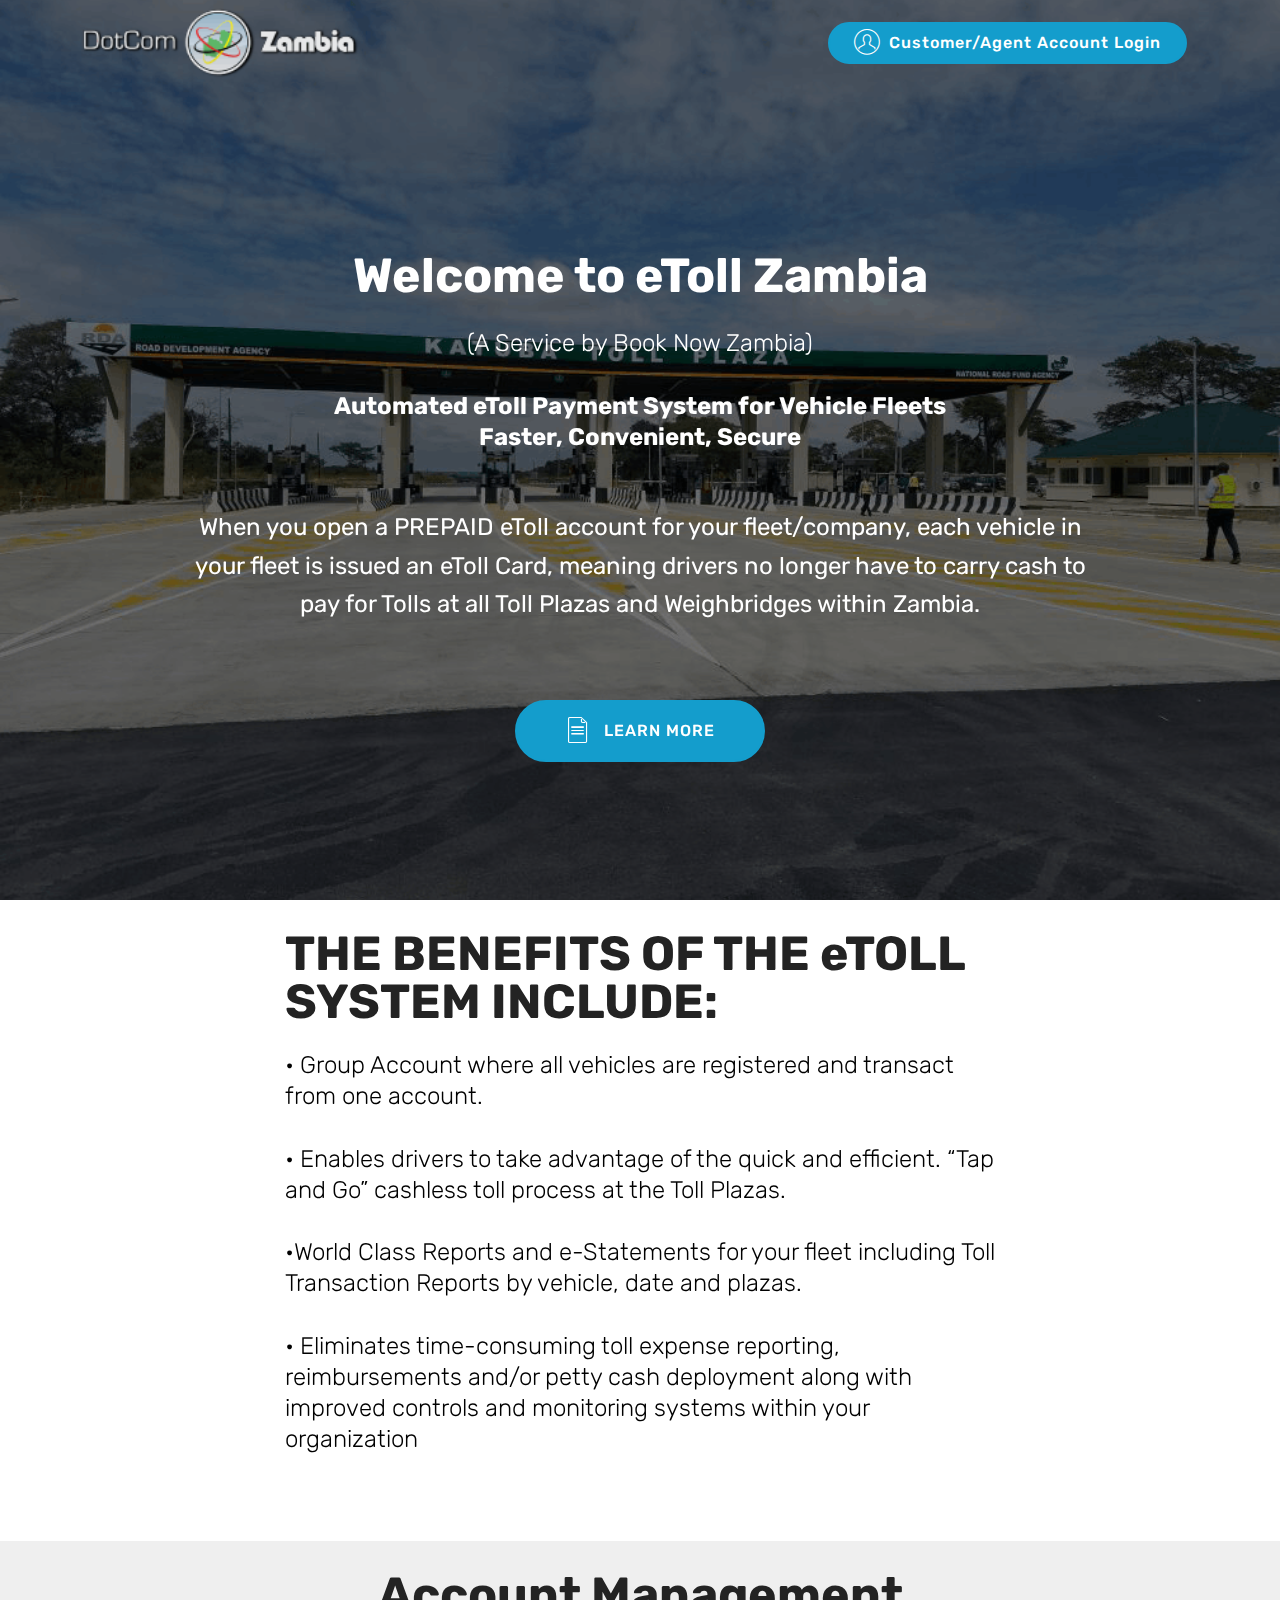
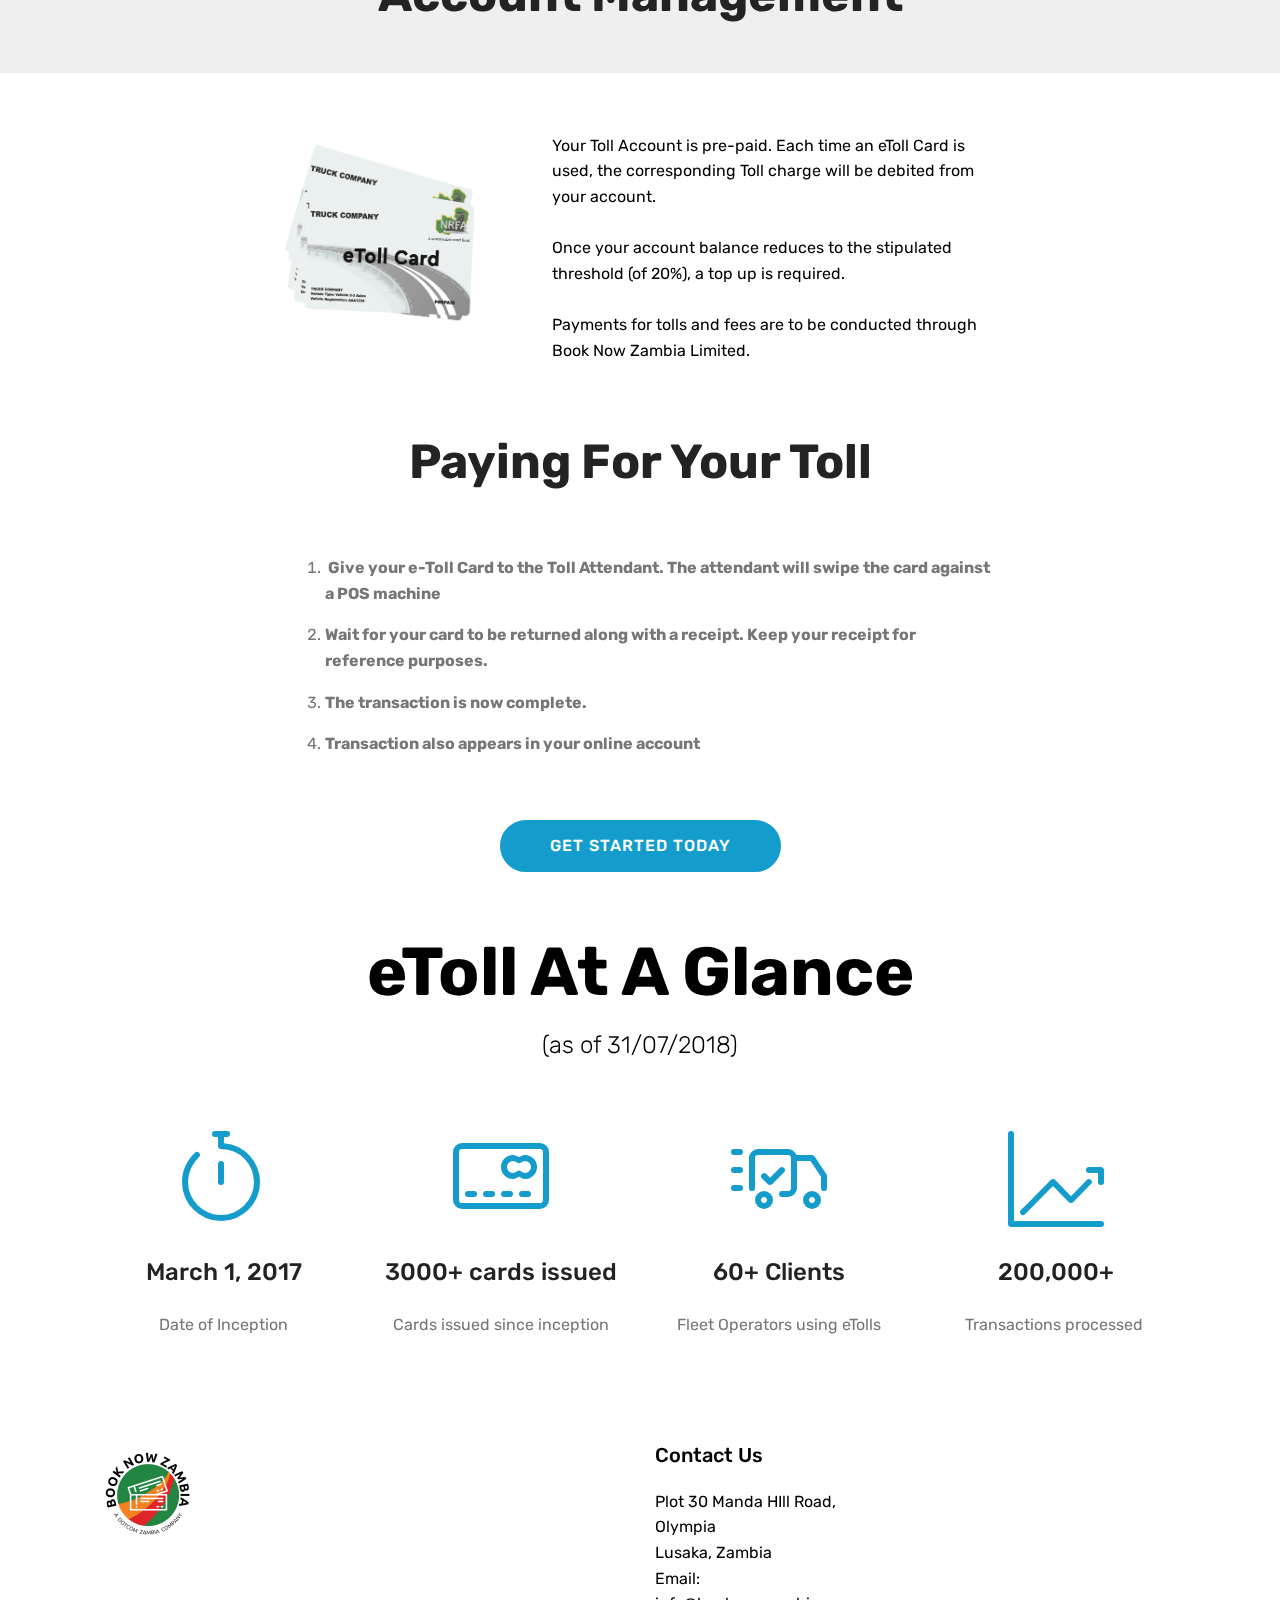
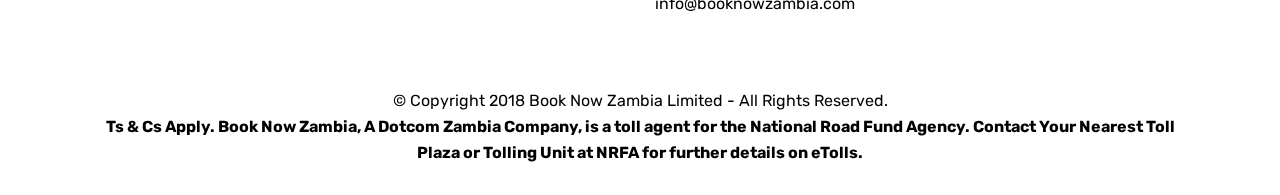
==== commit f3b91315: "create github pages" ====
--- a/index.html
+++ b/index.html
@@ -54,7 +54,7 @@
     </nav>
 </section>
 
-<section class="engine"><a href="https://mobiri.se/x">free css templates</a></section><section class="header1 cid-r3YZDXirp9 mbr-fullscreen mbr-parallax-background" id="header1-1">
+<section class="engine"><a href="https://mobiri.se/a">online website builder</a></section><section class="header1 cid-r3YZDXirp9 mbr-fullscreen mbr-parallax-background" id="header1-1">
 
     
 
@@ -168,7 +168,7 @@
         <div class="media-container-row">
             <div class="mbr-text counter-container col-12 col-md-8 mbr-fonts-style display-7">
                 <ol>
-                    <li><strong>&nbsp;Give your e-Toll Card to the Toll Attendant. The attendant will swipe the card against a POS machine</strong></li><li><strong>Wait for your card to be returned along with a receipt. Keep your receipt for reference purposes.</strong></li><li><strong>The transaction is now complete</strong><br></li>
+                    <li><strong>&nbsp;Give your e-Toll Card to the Toll Attendant. The attendant will swipe the card against a POS machine</strong></li><li><strong>Wait for your card to be returned along with a receipt. Keep your receipt for reference purposes.</strong></li><li><strong>The transaction is now complete.</strong></li><li><strong>Transaction also appears in your online account<br></strong><br></li>
                 </ol>
             </div>
         </div>
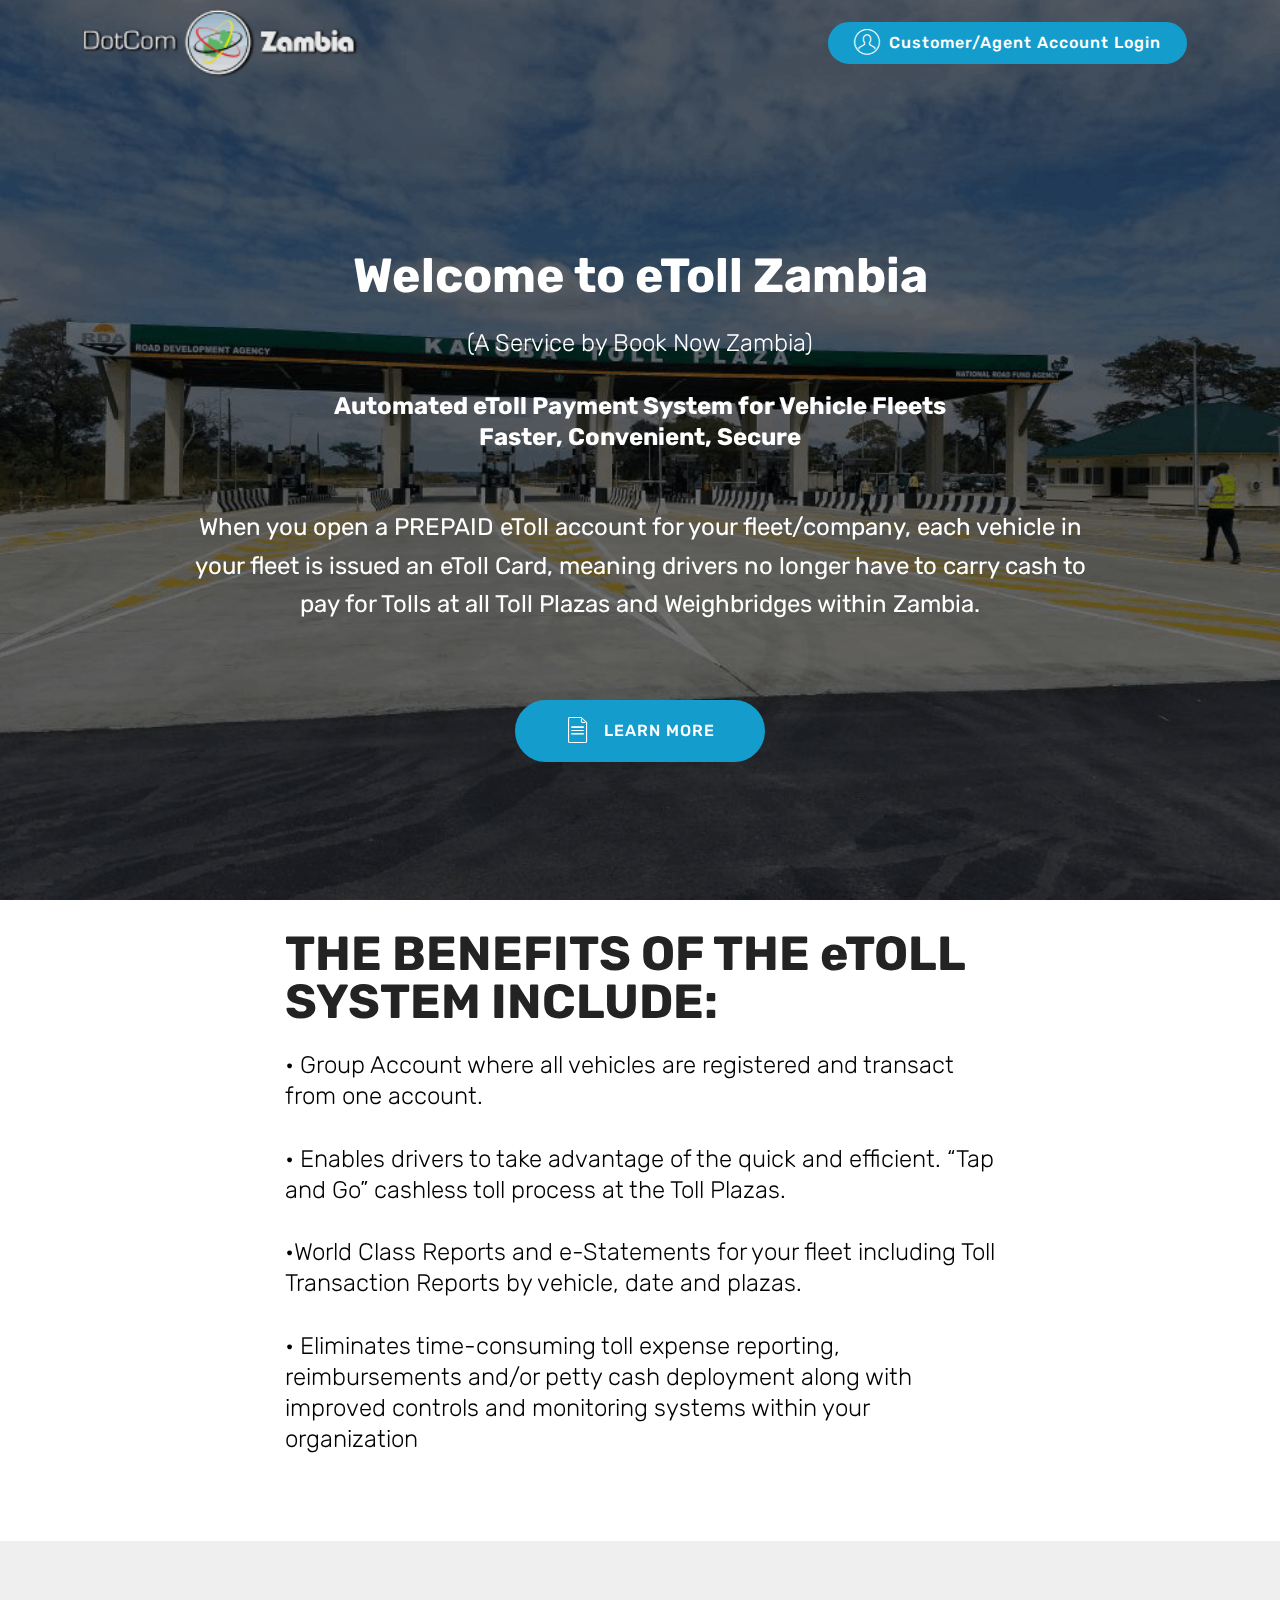
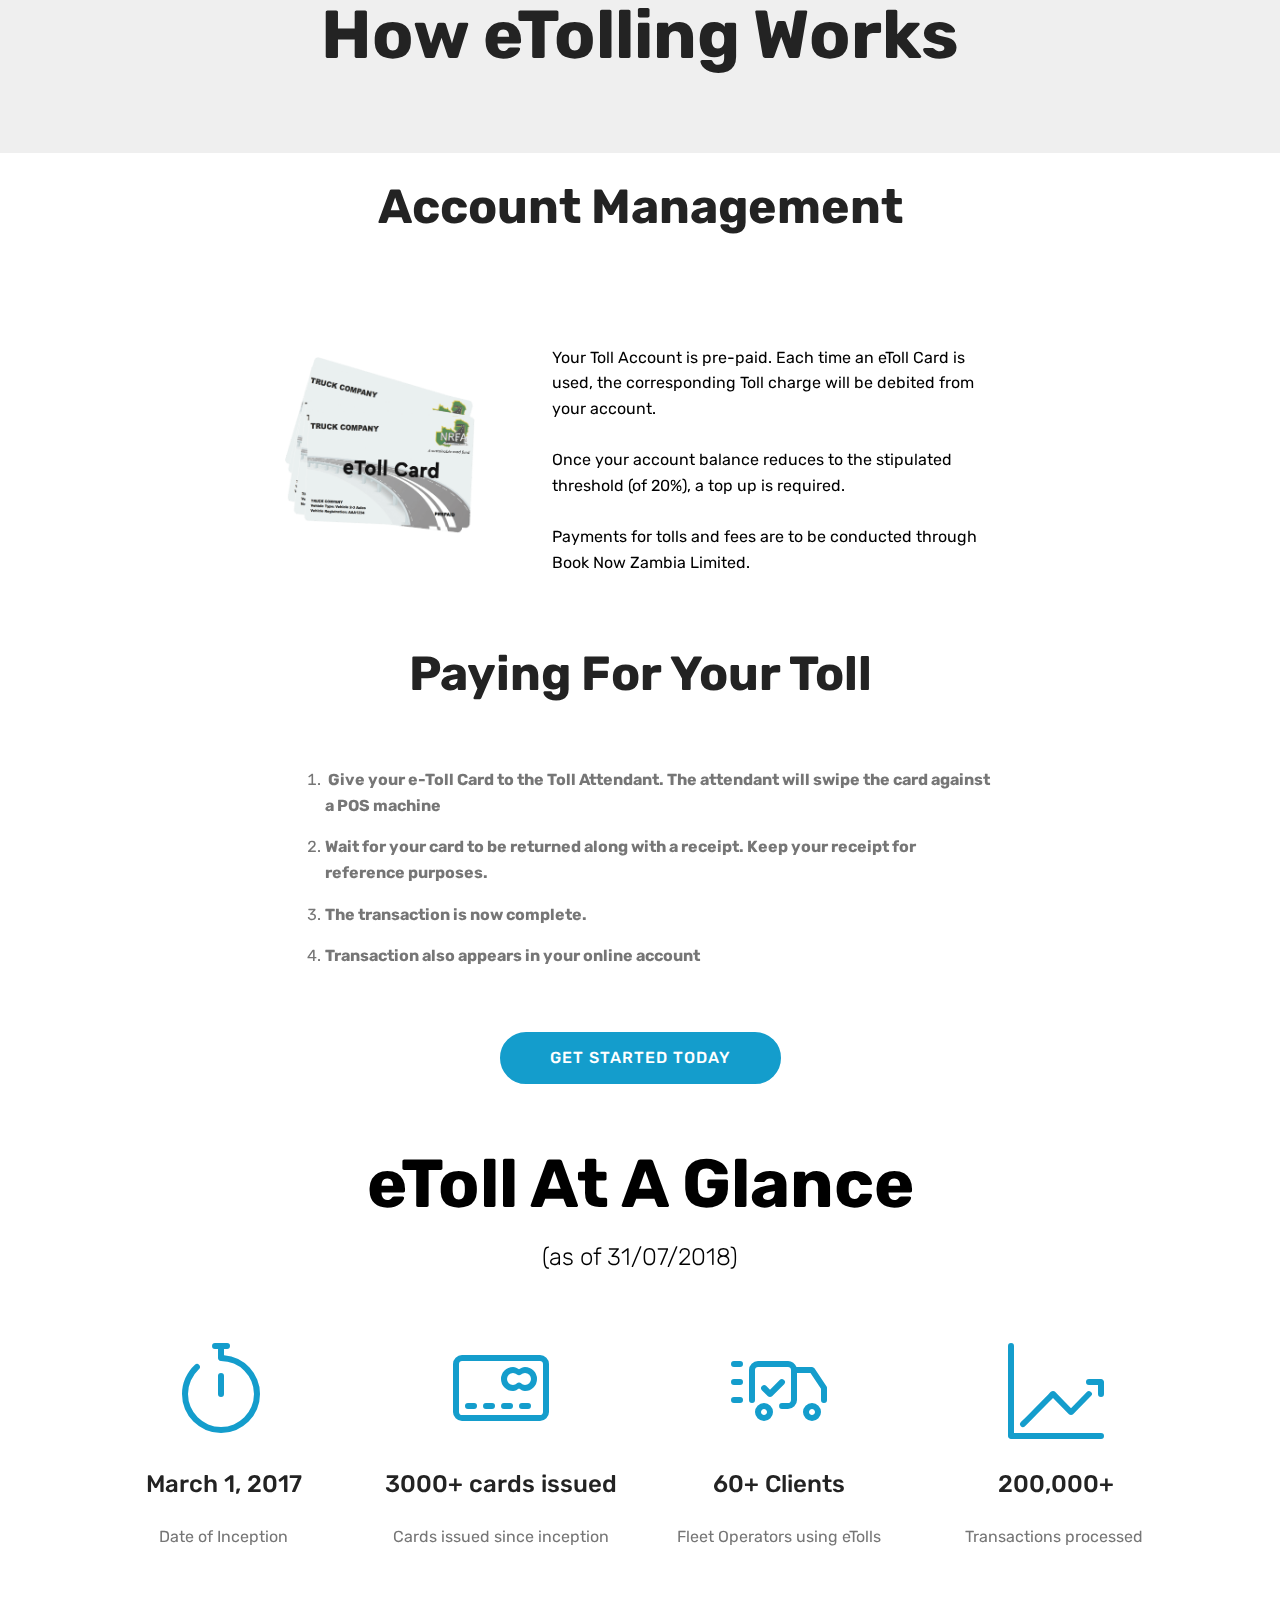
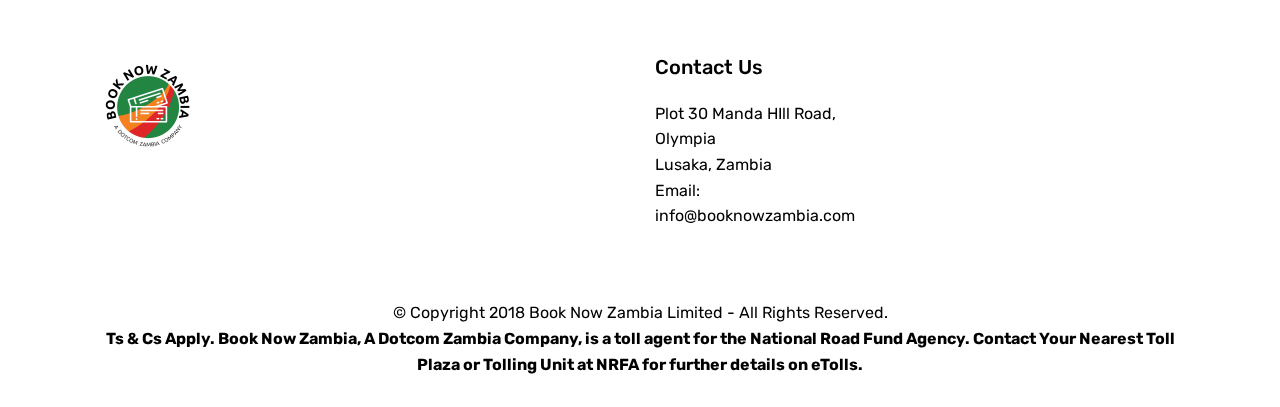
==== commit bbaa4d9f: "create github pages" ====
--- a/index.html
+++ b/index.html
@@ -54,7 +54,7 @@
     </nav>
 </section>
 
-<section class="engine"><a href="https://mobiri.se/a">online website builder</a></section><section class="header1 cid-r3YZDXirp9 mbr-fullscreen mbr-parallax-background" id="header1-1">
+<section class="engine"><a href="https://mobiri.se/i">website creation software</a></section><section class="header1 cid-r3YZDXirp9 mbr-fullscreen mbr-parallax-background" id="header1-1">
 
     
 
@@ -101,6 +101,25 @@
     </div>
 </section>
 
+<section class="mbr-section content5 cid-r40nIcZJ1N" id="content5-q">
+
+    
+
+    
+
+    <div class="container">
+        <div class="media-container-row">
+            <div class="title col-12 col-md-8">
+                <h2 class="align-center mbr-bold mbr-white pb-3 mbr-fonts-style display-1">
+                    How eTolling Works</h2>
+                
+                
+                
+            </div>
+        </div>
+    </div>
+</section>
+
 <section class="mbr-section content5 cid-r40dranQp6" id="content5-n">
 
     
--- a/assets/mobirise/css/mbr-additional.css
+++ b/assets/mobirise/css/mbr-additional.css
@@ -1768,10 +1768,22 @@
 .cid-r3Z0CxfoeQ H2 {
   text-align: left;
 }
+.cid-r40nIcZJ1N {
+  padding-top: 60px;
+  padding-bottom: 60px;
+  background-color: #efefef;
+}
+.cid-r40nIcZJ1N H2 {
+  color: #232323;
+  text-align: center;
+}
+.cid-r40nIcZJ1N .mbr-section-subtitle {
+  color: #232323;
+}
 .cid-r40dranQp6 {
   padding-top: 30px;
   padding-bottom: 30px;
-  background-color: #efefef;
+  background-color: #ffffff;
 }
 .cid-r40dranQp6 H2 {
   color: #232323;
